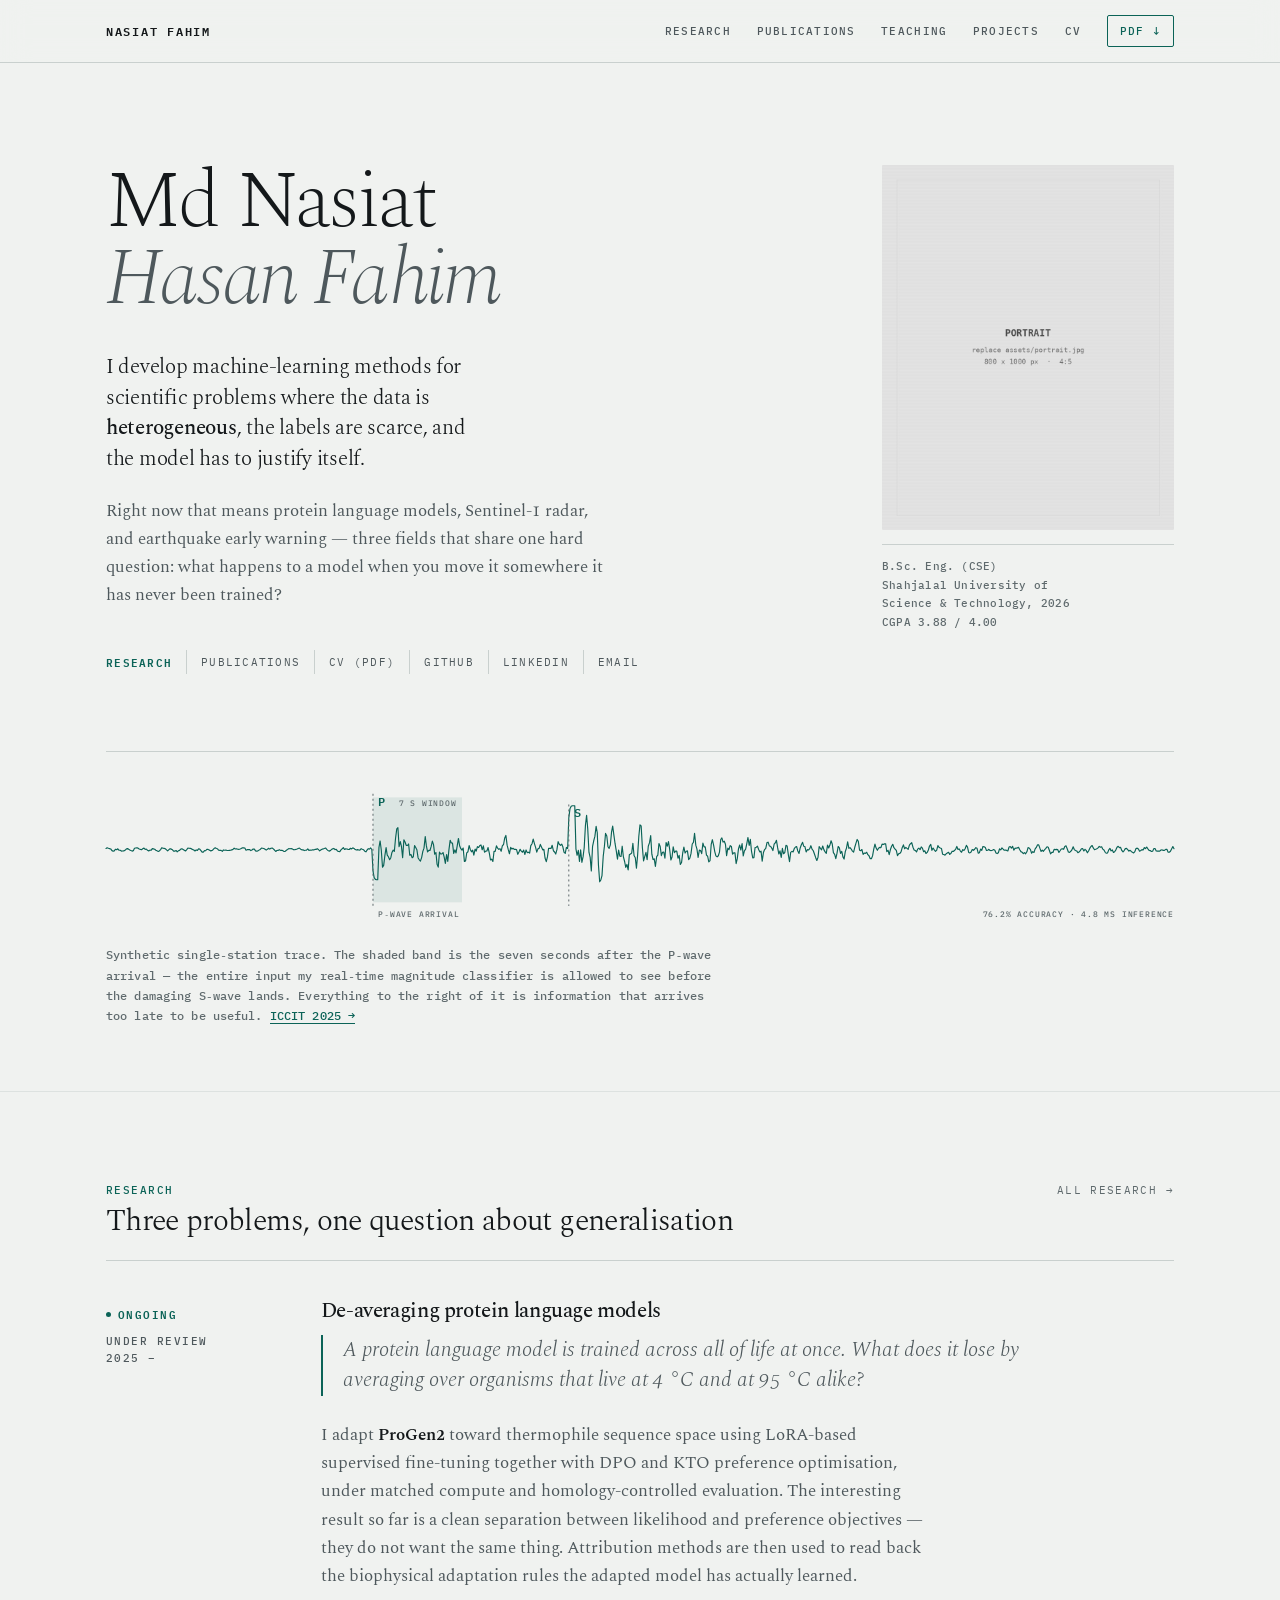
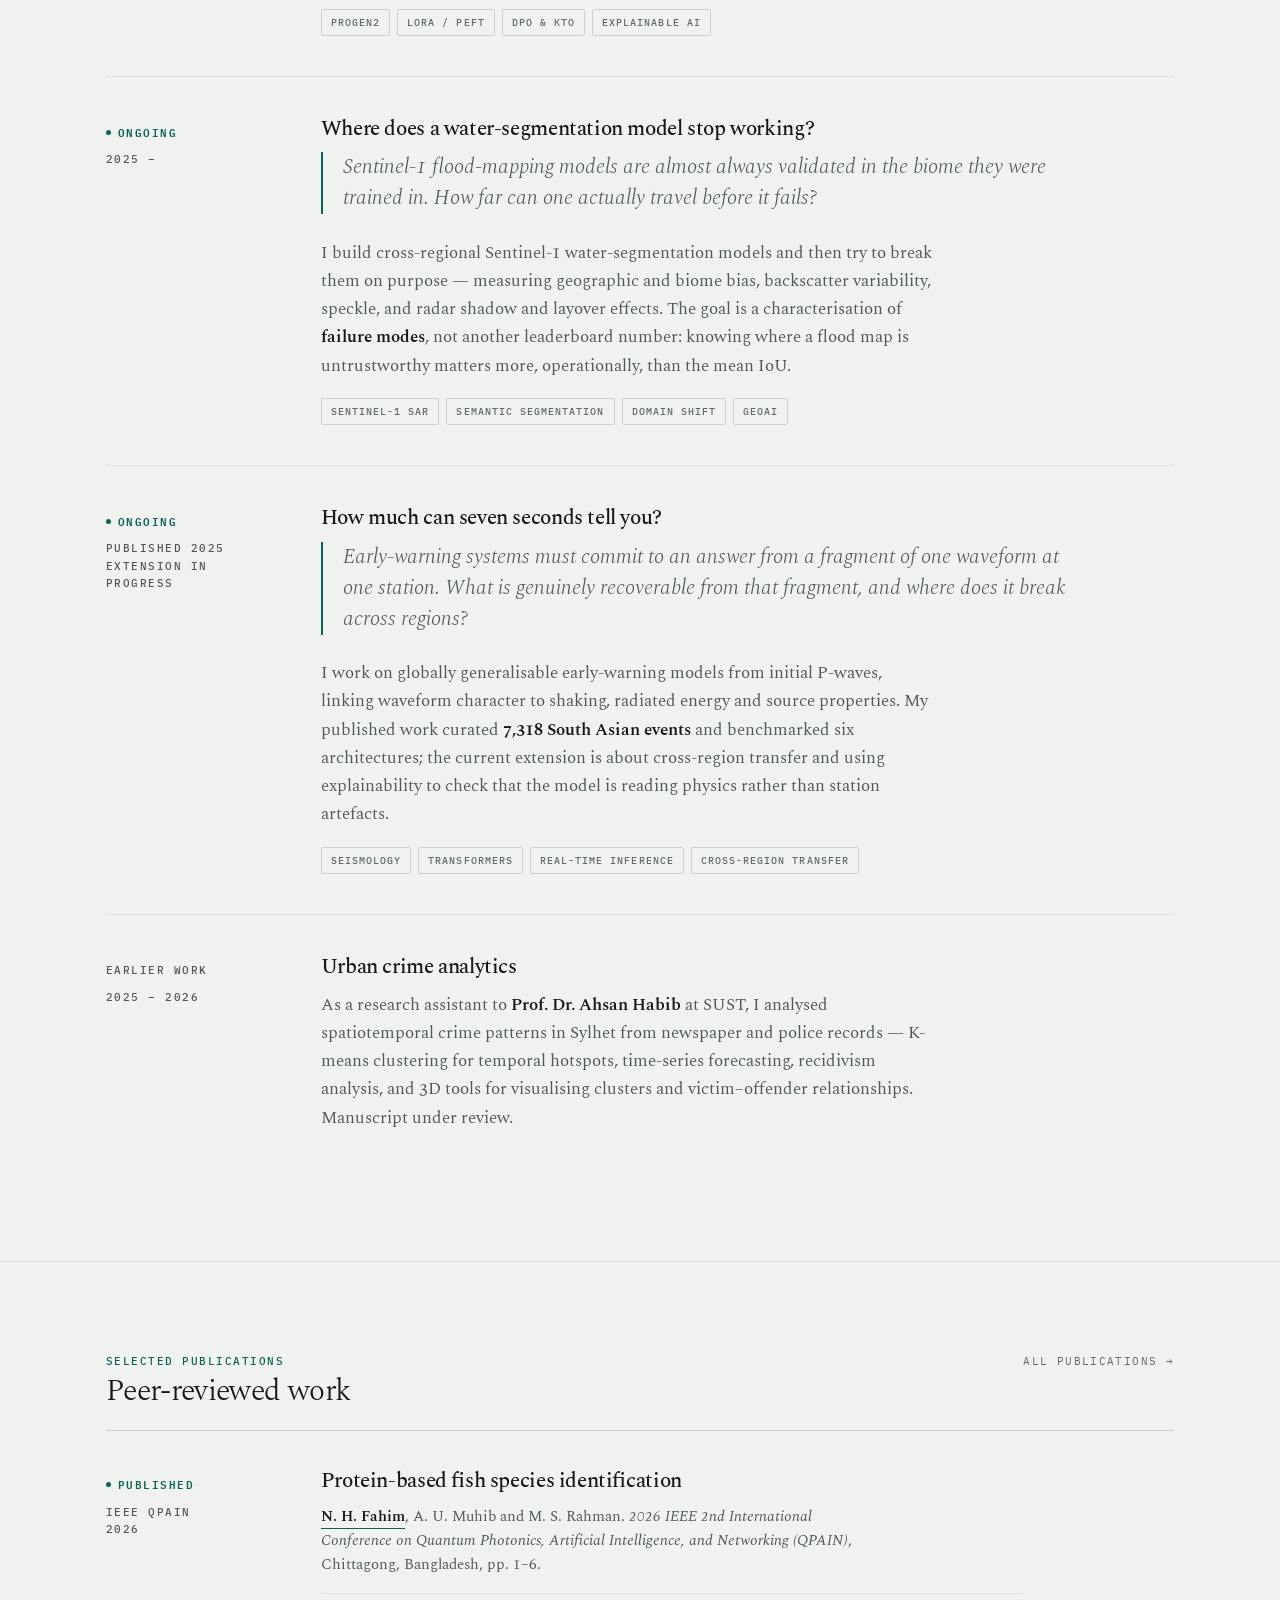
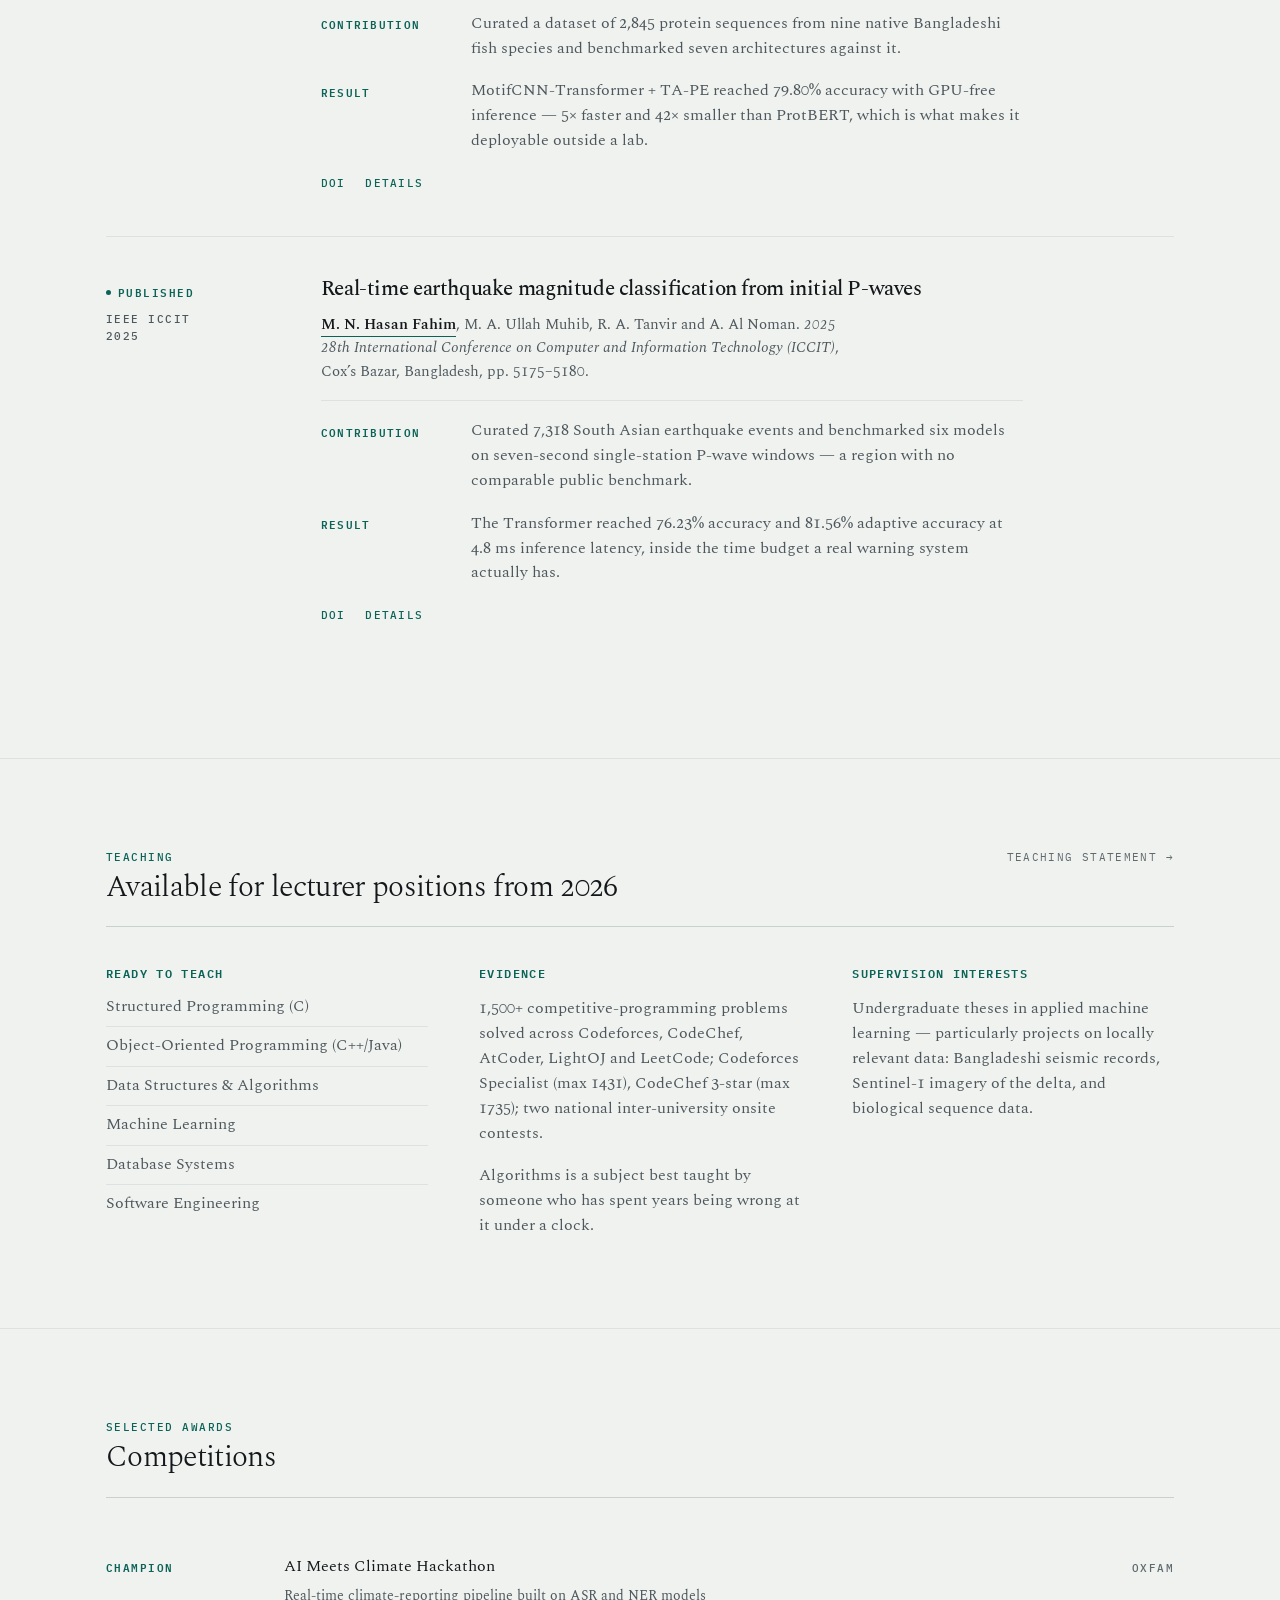
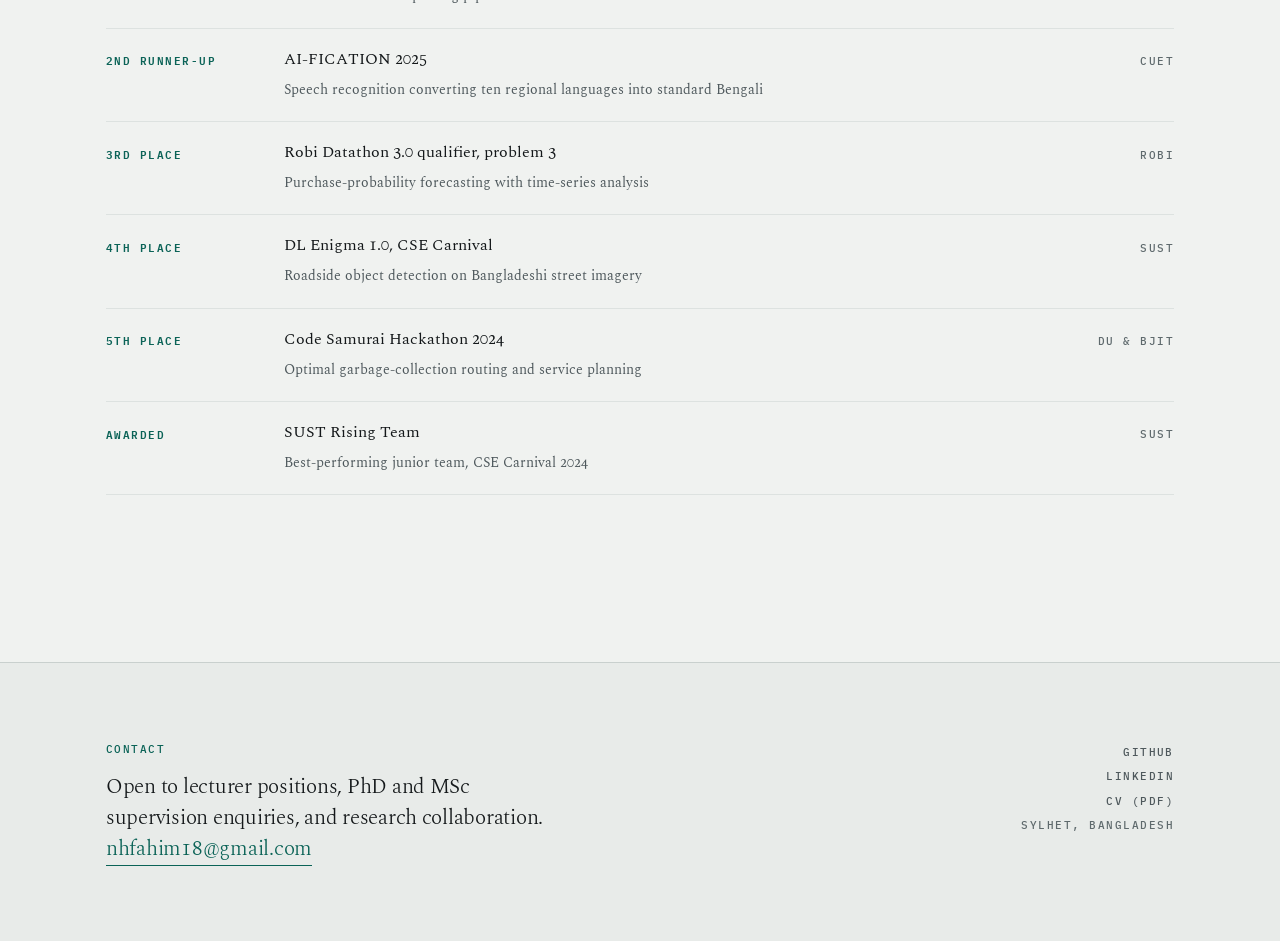
==== index.html @ b8180f9a "Deploy personal academic website" ====
<!DOCTYPE html>
<html lang="en">
<head>
<meta charset="utf-8">
<meta name="viewport" content="width=device-width,initial-scale=1">
<title>Md Nasiat Hasan Fahim — Machine learning for scientific problems</title>
<meta name="description" content="Md Nasiat Hasan Fahim is a computer science researcher working on protein language models, SAR remote sensing and earthquake early warning.">
<meta name="author" content="Md Nasiat Hasan Fahim">
<link rel="canonical" href="https://nasiatfahim.github.io/">
<meta property="og:type" content="website">
<meta property="og:title" content="Md Nasiat Hasan Fahim">
<meta property="og:description" content="Machine-learning methods for scientific problems: protein language models, satellite radar, earthquake early warning.">
<meta name="twitter:card" content="summary_large_image">
<meta property="og:image" content="https://nasiatfahim.github.io/assets/og.png">
<link rel="preconnect" href="https://fonts.googleapis.com">
<link rel="preconnect" href="https://fonts.gstatic.com" crossorigin>
<link href="https://fonts.googleapis.com/css2?family=IBM+Plex+Mono:wght@400;450;500;600&family=Spectral:ital,wght@0,200;0,300;0,400;0,500;0,600;1,300;1,400&display=swap" rel="stylesheet">
<link rel="icon" href="data:image/svg+xml,%3Csvg xmlns=%27http://www.w3.org/2000/svg%27 viewBox=%270 0 32 32%27%3E%3Crect width=%2732%27 height=%2732%27 fill=%27%230B6357%27/%3E%3Cpath d=%27M4 16h5l3-9 4 18 4-13 3 4h5%27 fill=%27none%27 stroke=%27%23F0F2F0%27 stroke-width=%272%27 stroke-linejoin=%27round%27 stroke-linecap=%27round%27/%3E%3C/svg%3E">
<meta name="theme-color" content="#F0F2F0" media="(prefers-color-scheme: light)">
<meta name="theme-color" content="#0E1214" media="(prefers-color-scheme: dark)">
<link rel="stylesheet" href="assets/site.css">
<script type="application/ld+json">
{"@context":"https://schema.org","@type":"Person","name":"Md Nasiat Hasan Fahim",
"jobTitle":"Computer Science Researcher","email":"nhfahim18@gmail.com",
"alumniOf":"Shahjalal University of Science and Technology",
"knowsAbout":["Machine Learning","Protein Language Models","Remote Sensing","Earthquake Early Warning","Explainable AI"],
"sameAs":["https://github.com/nasiatfahim","https://www.linkedin.com/in/md-nasiat-hasan-fahim-2a3005289"]}
</script>
</head>
<body>
<a class="skip" href="#main">Skip to content</a>

<header class="masthead">
  <div class="wrap">
    <a class="brand" href="index.html">Nasiat&nbsp;Fahim</a>
    <nav class="nav" aria-label="Main">
      <a href="research.html">Research</a>
      <a href="publications.html">Publications</a>
      <a href="teaching.html">Teaching</a>
      <a href="projects.html">Projects</a>
      <a href="cv.html">CV</a>
      <a class="pdf" href="assets/Md-Nasiat-Hasan-Fahim-CV.pdf">PDF&nbsp;&darr;</a>
    </nav>
  </div>
</header>

<main id="main">

<!-- ═══ HERO ═══ -->
<section class="hero">
  <div class="wrap">
    <div class="hero-grid">
      <div>
        <h1>Md Nasiat<br><em>Hasan Fahim</em></h1>
        <p class="lede">I develop machine-learning methods for scientific problems where the data is <b>heterogeneous</b>, the labels are scarce, and the model has to justify itself.</p>
        <p class="standfirst">Right now that means protein language models, Sentinel&#8209;1 radar, and earthquake early warning &mdash; three fields that share one hard question: what happens to a model when you move it somewhere it has never been trained?</p>
        <div class="links">
          <a class="key" href="research.html">Research</a>
          <a href="publications.html">Publications</a>
          <a href="assets/Md-Nasiat-Hasan-Fahim-CV.pdf">CV (PDF)</a>
          <!-- EDIT: replace with your real Google Scholar and ORCID URLs -->
          <!-- ADD: <a href="https://scholar.google.com/citations?user=YOURID">Scholar</a> -->
          <!-- ADD: <a href="https://orcid.org/0000-0000-0000-0000">ORCID</a> -->
          <a href="https://github.com/nasiatfahim">GitHub</a>
          <a href="https://www.linkedin.com/in/md-nasiat-hasan-fahim-2a3005289">LinkedIn</a>
          <a href="mailto:nhfahim18@gmail.com">Email</a>
        </div>
      </div>
      <div>
        <!-- EDIT: replace assets/portrait.jpg with a real photograph, 800×1000px -->
        <img class="portrait" src="assets/portrait.jpg" alt="Portrait of Md Nasiat Hasan Fahim"
             onerror="this.style.background='var(--paper-3)';this.removeAttribute('src');">
        <p class="mono portrait-cap">B.Sc. Eng. (CSE)<br>Shahjalal University of<br>Science &amp; Technology, 2026<br>CGPA 3.88 / 4.00</p>
      </div>
    </div>

    <!-- ═══ SIGNATURE: seismogram ═══ -->
    <figure class="trace" aria-labelledby="trace-cap">
      <svg viewBox="0 0 1200 150" role="img" aria-label="A synthetic seismogram showing background noise, a P-wave arrival at 0 seconds, the 7-second classification window, and a larger S-wave arrival.">
        <path class="trace-path" pathLength="1000" d="M 0.0 63.4 L 1.3 62.6 L 2.7 63.2 L 4.0 63.6 L 5.3 64.0 L 6.7 65.9 L 8.0 66.4 L 9.3 66.1 L 10.7 64.3 L 12.0 64.9 L 13.3 63.8 L 14.7 65.5 L 16.0 65.5 L 17.3 66.4 L 18.7 66.3 L 20.0 66.2 L 21.3 65.5 L 22.7 64.1 L 24.0 63.6 L 25.3 64.2 L 26.7 65.1 L 28.0 65.8 L 29.3 66.4 L 30.7 65.9 L 32.0 63.2 L 33.3 62.9 L 34.7 62.6 L 36.0 63.1 L 37.3 64.0 L 38.7 64.5 L 40.0 64.9 L 41.3 63.7 L 42.7 63.0 L 44.0 64.4 L 45.3 64.1 L 46.7 65.5 L 48.0 66.3 L 49.3 65.3 L 50.7 65.5 L 52.0 63.7 L 53.3 63.9 L 54.7 64.3 L 56.0 65.4 L 57.3 66.1 L 58.7 66.7 L 60.0 66.2 L 61.3 64.7 L 62.7 62.6 L 64.0 63.2 L 65.3 63.3 L 66.7 63.8 L 68.0 65.0 L 69.3 66.2 L 70.7 64.8 L 72.0 63.7 L 73.3 64.2 L 74.7 64.9 L 76.0 66.4 L 77.3 66.5 L 78.7 65.7 L 80.0 67.2 L 81.3 66.1 L 82.7 65.6 L 84.0 64.2 L 85.3 63.8 L 86.7 64.6 L 88.0 65.4 L 89.3 66.3 L 90.7 64.7 L 92.0 63.1 L 93.3 63.2 L 94.7 63.3 L 96.0 63.9 L 97.3 64.5 L 98.7 65.2 L 100.0 66.3 L 101.3 65.1 L 102.7 65.6 L 104.0 63.9 L 105.3 64.1 L 106.7 65.8 L 108.0 67.5 L 109.3 67.5 L 110.7 65.9 L 112.0 66.0 L 113.3 64.3 L 114.7 64.5 L 116.0 65.1 L 117.3 66.1 L 118.7 65.9 L 120.0 65.1 L 121.3 63.6 L 122.7 62.6 L 124.0 63.5 L 125.3 63.8 L 126.7 65.5 L 128.0 65.6 L 129.3 65.6 L 130.7 66.7 L 132.0 65.1 L 133.3 65.4 L 134.7 65.2 L 136.0 65.7 L 137.3 65.7 L 138.7 65.6 L 140.0 65.5 L 141.3 65.0 L 142.7 64.5 L 144.0 63.1 L 145.3 64.0 L 146.7 63.8 L 148.0 64.3 L 149.3 64.4 L 150.7 64.1 L 152.0 63.5 L 153.3 62.7 L 154.7 62.7 L 156.0 63.0 L 157.3 65.4 L 158.7 64.8 L 160.0 64.8 L 161.3 64.6 L 162.7 65.8 L 164.0 65.2 L 165.3 64.1 L 166.7 64.2 L 168.0 66.2 L 169.3 66.5 L 170.7 66.1 L 172.0 65.3 L 173.3 64.6 L 174.7 63.0 L 176.0 63.2 L 177.3 63.5 L 178.7 64.3 L 180.0 65.3 L 181.3 64.4 L 182.7 63.2 L 184.0 64.2 L 185.3 63.2 L 186.7 62.9 L 188.0 63.9 L 189.3 65.2 L 190.7 66.8 L 192.0 65.7 L 193.3 65.6 L 194.7 64.8 L 196.0 65.6 L 197.3 65.4 L 198.7 65.9 L 200.0 66.8 L 201.3 66.7 L 202.7 65.4 L 204.0 64.6 L 205.3 63.6 L 206.7 63.8 L 208.0 63.6 L 209.3 63.9 L 210.7 64.8 L 212.0 64.9 L 213.3 64.5 L 214.7 64.0 L 216.0 63.5 L 217.3 63.0 L 218.7 64.2 L 220.0 65.0 L 221.3 64.9 L 222.7 65.8 L 224.0 65.4 L 225.3 65.4 L 226.7 64.0 L 228.0 65.7 L 229.3 65.2 L 230.7 65.4 L 232.0 64.9 L 233.3 65.1 L 234.7 64.5 L 236.0 64.5 L 237.3 63.7 L 238.7 64.6 L 240.0 66.2 L 241.3 65.1 L 242.7 64.3 L 244.0 63.9 L 245.3 63.5 L 246.7 62.9 L 248.0 64.4 L 249.3 65.6 L 250.7 66.4 L 252.0 65.9 L 253.3 64.7 L 254.7 63.9 L 256.0 63.4 L 257.3 64.8 L 258.7 64.4 L 260.0 66.2 L 261.3 66.8 L 262.7 67.0 L 264.0 65.1 L 265.3 63.8 L 266.7 62.5 L 268.0 64.6 L 269.3 63.9 L 270.7 64.1 L 272.0 64.4 L 273.3 64.6 L 274.7 63.2 L 276.0 63.9 L 277.3 62.8 L 278.7 63.4 L 280.0 64.7 L 281.3 65.2 L 282.7 64.8 L 284.0 65.2 L 285.3 65.3 L 286.7 63.7 L 288.0 64.3 L 289.3 64.8 L 290.7 66.5 L 292.0 67.2 L 293.3 65.3 L 294.7 63.7 L 296.0 64.1 L 297.3 62.8 L 298.7 64.6 L 300.0 89.0 L 301.3 96.2 L 302.7 98.2 L 304.0 98.6 L 305.3 98.5 L 306.7 62.2 L 308.0 55.0 L 309.3 65.2 L 310.7 84.5 L 312.0 82.4 L 313.3 71.8 L 314.7 62.5 L 316.0 70.9 L 317.3 72.8 L 318.7 76.1 L 320.0 73.8 L 321.3 67.9 L 322.7 65.3 L 324.0 66.6 L 325.3 52.2 L 326.7 41.5 L 328.0 40.1 L 329.3 61.5 L 330.7 55.7 L 332.0 61.5 L 333.3 73.7 L 334.7 53.6 L 336.0 56.2 L 337.3 59.9 L 338.7 60.1 L 340.0 58.4 L 341.3 71.1 L 342.7 70.3 L 344.0 73.9 L 345.3 72.8 L 346.7 60.1 L 348.0 62.4 L 349.3 64.9 L 350.7 74.1 L 352.0 76.2 L 353.3 77.6 L 354.7 73.4 L 356.0 66.7 L 357.3 63.1 L 358.7 50.1 L 360.0 60.6 L 361.3 67.3 L 362.7 65.5 L 364.0 65.7 L 365.3 61.4 L 366.7 55.2 L 368.0 59.1 L 369.3 69.8 L 370.7 68.0 L 372.0 81.3 L 373.3 84.4 L 374.7 67.6 L 376.0 69.7 L 377.3 69.5 L 378.7 68.0 L 380.0 73.1 L 381.3 80.2 L 382.7 70.3 L 384.0 78.0 L 385.3 65.0 L 386.7 54.3 L 388.0 57.2 L 389.3 57.3 L 390.7 68.9 L 392.0 65.0 L 393.3 68.5 L 394.7 59.9 L 396.0 52.2 L 397.3 60.4 L 398.7 63.7 L 400.0 65.3 L 401.3 63.0 L 402.7 78.0 L 404.0 77.4 L 405.3 68.5 L 406.7 67.1 L 408.0 60.1 L 409.3 64.5 L 410.7 67.2 L 412.0 65.3 L 413.3 71.0 L 414.7 64.1 L 416.0 66.4 L 417.3 61.4 L 418.7 62.3 L 420.0 60.1 L 421.3 59.5 L 422.7 64.9 L 424.0 60.5 L 425.3 67.7 L 426.7 66.5 L 428.0 66.3 L 429.3 62.4 L 430.7 68.7 L 432.0 76.3 L 433.3 75.4 L 434.7 78.0 L 436.0 66.6 L 437.3 66.7 L 438.7 60.4 L 440.0 63.1 L 441.3 64.4 L 442.7 63.7 L 444.0 66.6 L 445.3 60.5 L 446.7 59.0 L 448.0 51.6 L 449.3 48.8 L 450.7 59.7 L 452.0 64.8 L 453.3 69.4 L 454.7 62.2 L 456.0 64.1 L 457.3 63.2 L 458.7 64.4 L 460.0 64.5 L 461.3 64.8 L 462.7 70.0 L 464.0 67.5 L 465.3 64.4 L 466.7 66.4 L 468.0 67.7 L 469.3 65.3 L 470.7 70.2 L 472.0 65.1 L 473.3 68.1 L 474.7 67.7 L 476.0 68.6 L 477.3 60.3 L 478.7 58.1 L 480.0 53.0 L 481.3 57.7 L 482.7 62.2 L 484.0 67.5 L 485.3 63.9 L 486.7 63.2 L 488.0 58.9 L 489.3 61.9 L 490.7 65.0 L 492.0 64.5 L 493.3 74.2 L 494.7 78.2 L 496.0 72.9 L 497.3 63.3 L 498.7 63.2 L 500.0 63.4 L 501.3 59.9 L 502.7 66.0 L 504.0 67.4 L 505.3 69.7 L 506.7 64.5 L 508.0 55.8 L 509.3 58.7 L 510.7 59.9 L 512.0 58.5 L 513.3 61.6 L 514.7 67.8 L 516.0 68.9 L 517.3 62.3 L 518.7 63.4 L 520.0 29.0 L 521.3 18.9 L 522.7 16.1 L 524.0 15.4 L 525.3 15.4 L 526.7 15.6 L 528.0 63.8 L 529.3 71.1 L 530.7 65.6 L 532.0 77.9 L 533.3 65.1 L 534.7 79.0 L 536.0 72.9 L 537.3 62.6 L 538.7 37.3 L 540.0 26.1 L 541.3 41.9 L 542.7 67.9 L 544.0 73.5 L 545.3 88.6 L 546.7 61.0 L 548.0 54.8 L 549.3 49.9 L 550.7 38.6 L 552.0 45.8 L 553.3 81.8 L 554.7 100.9 L 556.0 98.8 L 557.3 93.9 L 558.7 72.0 L 560.0 61.1 L 561.3 46.5 L 562.7 49.5 L 564.0 61.5 L 565.3 63.4 L 566.7 59.3 L 568.0 45.2 L 569.3 38.3 L 570.7 48.7 L 572.0 58.1 L 573.3 65.9 L 574.7 75.4 L 576.0 65.2 L 577.3 72.2 L 578.7 72.5 L 580.0 60.9 L 581.3 72.6 L 582.7 78.1 L 584.0 84.7 L 585.3 81.4 L 586.7 87.5 L 588.0 70.6 L 589.3 69.7 L 590.7 68.5 L 592.0 57.6 L 593.3 71.4 L 594.7 73.9 L 596.0 85.5 L 597.3 71.2 L 598.7 49.4 L 600.0 36.9 L 601.3 38.1 L 602.7 62.7 L 604.0 77.4 L 605.3 72.6 L 606.7 67.8 L 608.0 76.1 L 609.3 61.0 L 610.7 56.9 L 612.0 48.9 L 613.3 69.9 L 614.7 76.0 L 616.0 75.1 L 617.3 83.5 L 618.7 72.7 L 620.0 70.9 L 621.3 57.9 L 622.7 61.2 L 624.0 71.5 L 625.3 67.7 L 626.7 67.5 L 628.0 74.4 L 629.3 56.8 L 630.7 60.9 L 632.0 55.7 L 633.3 64.1 L 634.7 76.4 L 636.0 73.0 L 637.3 61.6 L 638.7 68.2 L 640.0 66.5 L 641.3 66.4 L 642.7 74.4 L 644.0 71.2 L 645.3 81.5 L 646.7 79.2 L 648.0 68.5 L 649.3 61.8 L 650.7 68.6 L 652.0 66.5 L 653.3 66.1 L 654.7 75.9 L 656.0 74.4 L 657.3 69.3 L 658.7 58.4 L 660.0 56.7 L 661.3 46.4 L 662.7 59.7 L 664.0 64.2 L 665.3 73.6 L 666.7 65.2 L 668.0 65.7 L 669.3 69.3 L 670.7 57.4 L 672.0 61.7 L 673.3 61.5 L 674.7 71.0 L 676.0 72.2 L 677.3 78.6 L 678.7 77.0 L 680.0 58.9 L 681.3 53.6 L 682.7 59.6 L 684.0 66.9 L 685.3 71.7 L 686.7 72.9 L 688.0 71.6 L 689.3 67.5 L 690.7 53.4 L 692.0 51.6 L 693.3 56.3 L 694.7 55.3 L 696.0 58.7 L 697.3 71.5 L 698.7 63.0 L 700.0 64.8 L 701.3 60.3 L 702.7 61.3 L 704.0 69.8 L 705.3 68.3 L 706.7 68.4 L 708.0 80.4 L 709.3 74.9 L 710.7 63.6 L 712.0 59.6 L 713.3 65.2 L 714.7 57.9 L 716.0 71.8 L 717.3 66.1 L 718.7 64.3 L 720.0 57.9 L 721.3 51.1 L 722.7 60.0 L 724.0 53.3 L 725.3 66.8 L 726.7 74.0 L 728.0 73.8 L 729.3 62.3 L 730.7 62.1 L 732.0 60.8 L 733.3 64.6 L 734.7 67.4 L 736.0 66.5 L 737.3 77.7 L 738.7 68.0 L 740.0 64.7 L 741.3 63.3 L 742.7 56.9 L 744.0 56.4 L 745.3 60.6 L 746.7 61.0 L 748.0 63.0 L 749.3 65.8 L 750.7 58.7 L 752.0 57.2 L 753.3 54.3 L 754.7 62.8 L 756.0 69.7 L 757.3 66.1 L 758.7 73.4 L 760.0 63.4 L 761.3 69.4 L 762.7 68.0 L 764.0 59.9 L 765.3 60.6 L 766.7 70.7 L 768.0 78.4 L 769.3 67.8 L 770.7 66.7 L 772.0 67.4 L 773.3 63.7 L 774.7 61.8 L 776.0 61.3 L 777.3 66.3 L 778.7 69.0 L 780.0 62.9 L 781.3 59.3 L 782.7 56.6 L 784.0 61.0 L 785.3 61.3 L 786.7 67.4 L 788.0 64.8 L 789.3 65.2 L 790.7 63.7 L 792.0 60.3 L 793.3 64.2 L 794.7 66.0 L 796.0 69.7 L 797.3 73.5 L 798.7 77.0 L 800.0 73.4 L 801.3 61.3 L 802.7 63.4 L 804.0 65.0 L 805.3 60.7 L 806.7 65.0 L 808.0 67.3 L 809.3 69.0 L 810.7 59.6 L 812.0 62.9 L 813.3 59.9 L 814.7 54.8 L 816.0 58.4 L 817.3 68.2 L 818.7 70.0 L 820.0 74.8 L 821.3 69.0 L 822.7 61.2 L 824.0 62.8 L 825.3 68.9 L 826.7 66.7 L 828.0 72.9 L 829.3 75.4 L 830.7 66.8 L 832.0 63.0 L 833.3 55.9 L 834.7 63.3 L 836.0 62.5 L 837.3 64.1 L 838.7 66.4 L 840.0 67.5 L 841.3 62.1 L 842.7 57.4 L 844.0 53.3 L 845.3 55.5 L 846.7 65.4 L 848.0 65.9 L 849.3 64.6 L 850.7 70.1 L 852.0 68.6 L 853.3 69.0 L 854.7 67.7 L 856.0 70.4 L 857.3 71.6 L 858.7 74.9 L 860.0 74.9 L 861.3 71.8 L 862.7 64.0 L 864.0 58.5 L 865.3 63.0 L 866.7 65.5 L 868.0 63.2 L 869.3 62.2 L 870.7 62.5 L 872.0 58.5 L 873.3 59.0 L 874.7 58.3 L 876.0 58.1 L 877.3 67.0 L 878.7 65.5 L 880.0 70.4 L 881.3 64.9 L 882.7 61.0 L 884.0 58.7 L 885.3 62.6 L 886.7 64.3 L 888.0 65.6 L 889.3 71.6 L 890.7 69.3 L 892.0 69.0 L 893.3 67.3 L 894.7 62.3 L 896.0 59.4 L 897.3 63.8 L 898.7 62.3 L 900.0 63.3 L 901.3 64.5 L 902.7 59.7 L 904.0 58.1 L 905.3 57.0 L 906.7 62.0 L 908.0 65.1 L 909.3 65.7 L 910.7 67.4 L 912.0 64.2 L 913.3 63.1 L 914.7 64.8 L 916.0 61.7 L 917.3 63.0 L 918.7 67.1 L 920.0 66.1 L 921.3 69.1 L 922.7 67.9 L 924.0 65.2 L 925.3 60.7 L 926.7 58.9 L 928.0 65.5 L 929.3 62.9 L 930.7 65.0 L 932.0 66.7 L 933.3 65.6 L 934.7 60.2 L 936.0 62.2 L 937.3 62.9 L 938.7 63.4 L 940.0 69.9 L 941.3 70.3 L 942.7 70.9 L 944.0 69.4 L 945.3 68.6 L 946.7 67.7 L 948.0 70.1 L 949.3 69.1 L 950.7 66.5 L 952.0 66.9 L 953.3 65.8 L 954.7 64.1 L 956.0 61.2 L 957.3 64.6 L 958.7 64.0 L 960.0 66.4 L 961.3 67.7 L 962.7 64.7 L 964.0 65.7 L 965.3 63.8 L 966.7 60.0 L 968.0 61.9 L 969.3 67.9 L 970.7 68.4 L 972.0 67.5 L 973.3 64.6 L 974.7 65.5 L 976.0 64.3 L 977.3 62.6 L 978.7 63.3 L 980.0 68.8 L 981.3 68.2 L 982.7 64.2 L 984.0 65.5 L 985.3 61.2 L 986.7 61.6 L 988.0 62.4 L 989.3 65.7 L 990.7 65.4 L 992.0 64.4 L 993.3 65.7 L 994.7 65.8 L 996.0 65.5 L 997.3 64.7 L 998.7 65.5 L 1000.0 68.6 L 1001.3 69.2 L 1002.7 68.2 L 1004.0 63.8 L 1005.3 65.1 L 1006.7 62.8 L 1008.0 64.2 L 1009.3 65.4 L 1010.7 65.2 L 1012.0 65.6 L 1013.3 66.3 L 1014.7 61.8 L 1016.0 61.2 L 1017.3 63.0 L 1018.7 61.0 L 1020.0 65.4 L 1021.3 63.4 L 1022.7 63.1 L 1024.0 62.8 L 1025.3 62.2 L 1026.7 64.9 L 1028.0 67.0 L 1029.3 67.6 L 1030.7 69.3 L 1032.0 68.1 L 1033.3 69.4 L 1034.7 67.2 L 1036.0 62.5 L 1037.3 62.9 L 1038.7 64.8 L 1040.0 68.8 L 1041.3 67.1 L 1042.7 67.9 L 1044.0 63.9 L 1045.3 62.3 L 1046.7 59.3 L 1048.0 59.4 L 1049.3 63.1 L 1050.7 66.8 L 1052.0 65.4 L 1053.3 66.6 L 1054.7 64.7 L 1056.0 63.4 L 1057.3 61.5 L 1058.7 62.1 L 1060.0 65.8 L 1061.3 69.5 L 1062.7 67.9 L 1064.0 67.9 L 1065.3 64.5 L 1066.7 64.7 L 1068.0 64.4 L 1069.3 64.7 L 1070.7 67.9 L 1072.0 66.0 L 1073.3 64.0 L 1074.7 63.8 L 1076.0 64.4 L 1077.3 61.2 L 1078.7 60.5 L 1080.0 63.8 L 1081.3 67.4 L 1082.7 67.8 L 1084.0 66.6 L 1085.3 65.0 L 1086.7 61.6 L 1088.0 64.7 L 1089.3 65.7 L 1090.7 66.2 L 1092.0 68.2 L 1093.3 67.4 L 1094.7 65.9 L 1096.0 63.8 L 1097.3 63.5 L 1098.7 66.3 L 1100.0 64.4 L 1101.3 65.6 L 1102.7 68.3 L 1104.0 66.3 L 1105.3 63.4 L 1106.7 61.2 L 1108.0 60.1 L 1109.3 62.8 L 1110.7 64.9 L 1112.0 64.4 L 1113.3 63.8 L 1114.7 62.8 L 1116.0 61.1 L 1117.3 62.1 L 1118.7 61.5 L 1120.0 64.2 L 1121.3 65.2 L 1122.7 67.8 L 1124.0 68.8 L 1125.3 68.6 L 1126.7 65.0 L 1128.0 63.3 L 1129.3 66.2 L 1130.7 65.1 L 1132.0 67.9 L 1133.3 67.1 L 1134.7 65.0 L 1136.0 62.0 L 1137.3 61.0 L 1138.7 62.5 L 1140.0 62.2 L 1141.3 65.7 L 1142.7 67.4 L 1144.0 65.8 L 1145.3 63.6 L 1146.7 63.4 L 1148.0 64.8 L 1149.3 66.4 L 1150.7 65.5 L 1152.0 66.8 L 1153.3 67.6 L 1154.7 68.4 L 1156.0 67.0 L 1157.3 63.5 L 1158.7 63.1 L 1160.0 64.0 L 1161.3 66.6 L 1162.7 65.7 L 1164.0 64.7 L 1165.3 65.1 L 1166.7 62.5 L 1168.0 63.7 L 1169.3 61.8 L 1170.7 63.9 L 1172.0 65.6 L 1173.3 65.8 L 1174.7 66.9 L 1176.0 66.6 L 1177.3 63.6 L 1178.7 63.6 L 1180.0 66.3 L 1181.3 66.4 L 1182.7 66.5 L 1184.0 66.4 L 1185.3 65.2 L 1186.7 65.1 L 1188.0 65.6 L 1189.3 65.6 L 1190.7 64.4 L 1192.0 64.4 L 1193.3 67.5 L 1194.7 67.7 L 1196.0 66.6 L 1197.3 64.0 L 1198.7 61.3 L 1200.0 63.7"/>
        <g class="band"><rect x="300" y="6" width="100" height="118"/></g>
        <g class="tick">
          <line x1="300" y1="2" x2="300" y2="128"/>
          <text class="big" x="306" y="16">P</text>
          <text x="306" y="140">P&#8209;WAVE ARRIVAL</text>
          <text x="394" y="16" text-anchor="end">7 s WINDOW</text>
          <line x1="520" y1="14" x2="520" y2="128"/>
          <text class="big" x="526" y="28">S</text>
          <text x="1200" y="140" text-anchor="end">76.2% ACCURACY &middot; 4.8 ms INFERENCE</text>
        </g>
      </svg>
      <figcaption id="trace-cap" class="mono trace-cap">
        Synthetic single&#8209;station trace. The shaded band is the seven seconds after the P&#8209;wave arrival &mdash; the entire input my real&#8209;time magnitude classifier is allowed to see before the damaging S&#8209;wave lands. Everything to the right of it is information that arrives too late to be useful. <a href="publications.html#eew">ICCIT 2025 &rarr;</a>
      </figcaption>
    </figure>
  </div>
</section>

<!-- ═══ RESEARCH ═══ -->
<section class="section">
  <div class="wrap">
    <div class="section-head">
      <div>
        <p class="mono">Research</p>
        <h2 class="h2">Three problems, one question about generalisation</h2>
      </div>
      <a href="research.html">All research &rarr;</a>
    </div>

    <article class="entry">
      <div class="gutter">
        <p class="mono status">Ongoing</p>
        <p class="mono dim">Under review<br>2025 &ndash;</p>
      </div>
      <div>
        <h3><a href="research.html#plm">De-averaging protein language models</a></h3>
        <p class="question">A protein language model is trained across all of life at once. What does it lose by averaging over organisms that live at 4&nbsp;&deg;C and at 95&nbsp;&deg;C alike?</p>
        <p>I adapt <strong>ProGen2</strong> toward thermophile sequence space using LoRA-based supervised fine-tuning together with DPO and KTO preference optimisation, under matched compute and homology-controlled evaluation. The interesting result so far is a clean separation between likelihood and preference objectives &mdash; they do not want the same thing. Attribution methods are then used to read back the biophysical adaptation rules the adapted model has actually learned.</p>
        <div class="tags"><span>ProGen2</span><span>LoRA / PEFT</span><span>DPO &amp; KTO</span><span>Explainable AI</span></div>
      </div>
    </article>

    <article class="entry">
      <div class="gutter">
        <p class="mono status">Ongoing</p>
        <p class="mono dim">2025 &ndash;</p>
      </div>
      <div>
        <h3><a href="research.html#sar">Where does a water-segmentation model stop working?</a></h3>
        <p class="question">Sentinel&#8209;1 flood-mapping models are almost always validated in the biome they were trained in. How far can one actually travel before it fails?</p>
        <p>I build cross-regional Sentinel&#8209;1 water-segmentation models and then try to break them on purpose &mdash; measuring geographic and biome bias, backscatter variability, speckle, and radar shadow and layover effects. The goal is a characterisation of <strong>failure modes</strong>, not another leaderboard number: knowing where a flood map is untrustworthy matters more, operationally, than the mean IoU.</p>
        <div class="tags"><span>Sentinel-1 SAR</span><span>Semantic segmentation</span><span>Domain shift</span><span>GeoAI</span></div>
      </div>
    </article>

    <article class="entry">
      <div class="gutter">
        <p class="mono status">Ongoing</p>
        <p class="mono dim">Published 2025<br>Extension in progress</p>
      </div>
      <div>
        <h3><a href="research.html#eew">How much can seven seconds tell you?</a></h3>
        <p class="question">Early-warning systems must commit to an answer from a fragment of one waveform at one station. What is genuinely recoverable from that fragment, and where does it break across regions?</p>
        <p>I work on globally generalisable early-warning models from initial P&#8209;waves, linking waveform character to shaking, radiated energy and source properties. My published work curated <strong>7,318 South Asian events</strong> and benchmarked six architectures; the current extension is about cross-region transfer and using explainability to check that the model is reading physics rather than station artefacts.</p>
        <div class="tags"><span>Seismology</span><span>Transformers</span><span>Real-time inference</span><span>Cross-region transfer</span></div>
      </div>
    </article>

    <article class="entry">
      <div class="gutter">
        <p class="mono dim">Earlier work</p>
        <p class="mono dim">2025 &ndash; 2026</p>
      </div>
      <div>
        <h3>Urban crime analytics</h3>
        <p>As a research assistant to <strong>Prof. Dr. Ahsan Habib</strong> at SUST, I analysed spatiotemporal crime patterns in Sylhet from newspaper and police records &mdash; K-means clustering for temporal hotspots, time-series forecasting, recidivism analysis, and 3D tools for visualising clusters and victim&ndash;offender relationships. Manuscript under review.</p>
      </div>
    </article>
  </div>
</section>

<!-- ═══ PUBLICATIONS ═══ -->
<section class="section">
  <div class="wrap">
    <div class="section-head">
      <div>
        <p class="mono">Selected publications</p>
        <h2 class="h2">Peer-reviewed work</h2>
      </div>
      <a href="publications.html">All publications &rarr;</a>
    </div>

    <article class="entry">
      <div class="gutter">
        <p class="mono status">Published</p>
        <p class="mono dim">IEEE QPAIN<br>2026</p>
      </div>
      <div>
        <h3>Protein-based fish species identification</h3>
        <p class="cite"><span class="me">N. H. Fahim</span>, A. U. Muhib and M. S. Rahman. <em>2026 IEEE 2nd International Conference on Quantum Photonics, Artificial Intelligence, and Networking (QPAIN)</em>, Chittagong, Bangladesh, pp. 1&ndash;6.</p>
        <dl class="finding">
          <dt>Contribution</dt><dd>Curated a dataset of 2,845 protein sequences from nine native Bangladeshi fish species and benchmarked seven architectures against it.</dd>
          <dt>Result</dt><dd>MotifCNN&#8209;Transformer + TA&#8209;PE reached 79.80% accuracy with GPU-free inference &mdash; 5&times; faster and 42&times; smaller than ProtBERT, which is what makes it deployable outside a lab.</dd>
        </dl>
        <div class="actions"><a href="https://doi.org/10.1109/QPAIN69676.2026.11546620">DOI</a><a href="publications.html#fish">Details</a></div>
      </div>
    </article>

    <article class="entry" id="eew-home">
      <div class="gutter">
        <p class="mono status">Published</p>
        <p class="mono dim">IEEE ICCIT<br>2025</p>
      </div>
      <div>
        <h3>Real-time earthquake magnitude classification from initial P-waves</h3>
        <p class="cite"><span class="me">M. N. Hasan Fahim</span>, M. A. Ullah Muhib, R. A. Tanvir and A. Al Noman. <em>2025 28th International Conference on Computer and Information Technology (ICCIT)</em>, Cox&rsquo;s Bazar, Bangladesh, pp. 5175&ndash;5180.</p>
        <dl class="finding">
          <dt>Contribution</dt><dd>Curated 7,318 South Asian earthquake events and benchmarked six models on seven-second single-station P-wave windows &mdash; a region with no comparable public benchmark.</dd>
          <dt>Result</dt><dd>The Transformer reached 76.23% accuracy and 81.56% adaptive accuracy at 4.8&nbsp;ms inference latency, inside the time budget a real warning system actually has.</dd>
        </dl>
        <div class="actions"><a href="https://doi.org/10.1109/ICCIT68739.2025.11489542">DOI</a><a href="publications.html#eew">Details</a></div>
      </div>
    </article>
  </div>
</section>

<!-- ═══ TEACHING ═══ -->
<section class="section">
  <div class="wrap">
    <div class="section-head">
      <div>
        <p class="mono">Teaching</p>
        <h2 class="h2">Available for lecturer positions from 2026</h2>
      </div>
      <a href="teaching.html">Teaching statement &rarr;</a>
    </div>
    <div class="cols">
      <div>
        <h4>Ready to teach</h4>
        <ul>
          <li>Structured Programming (C)</li>
          <li>Object-Oriented Programming (C++/Java)</li>
          <li>Data Structures &amp; Algorithms</li>
          <li>Machine Learning</li>
          <li>Database Systems</li>
          <li>Software Engineering</li>
        </ul>
      </div>
      <div>
        <h4>Evidence</h4>
        <p>1,500+ competitive-programming problems solved across Codeforces, CodeChef, AtCoder, LightOJ and LeetCode; Codeforces Specialist (max 1431), CodeChef 3&#8209;star (max 1735); two national inter-university onsite contests.</p>
        <p>Algorithms is a subject best taught by someone who has spent years being wrong at it under a clock.</p>
      </div>
      <div>
        <h4>Supervision interests</h4>
        <p>Undergraduate theses in applied machine learning &mdash; particularly projects on locally relevant data: Bangladeshi seismic records, Sentinel&#8209;1 imagery of the delta, and biological sequence data.</p>
      </div>
    </div>
  </div>
</section>

<!-- ═══ AWARDS ═══ -->
<section class="section">
  <div class="wrap">
    <div class="section-head">
      <div>
        <p class="mono">Selected awards</p>
        <h2 class="h2">Competitions</h2>
      </div>
    </div>
    <div class="rows">
      <div class="row">
        <p class="mono">Champion</p>
        <p class="what">AI Meets Climate Hackathon<small>Real-time climate-reporting pipeline built on ASR and NER models</small></p>
        <p class="mono who">Oxfam</p>
      </div>
      <div class="row">
        <p class="mono">2nd runner-up</p>
        <p class="what">AI-FICATION 2025<small>Speech recognition converting ten regional languages into standard Bengali</small></p>
        <p class="mono who">CUET</p>
      </div>
      <div class="row">
        <p class="mono">3rd place</p>
        <p class="what">Robi Datathon 3.0 qualifier, problem 3<small>Purchase-probability forecasting with time-series analysis</small></p>
        <p class="mono who">Robi</p>
      </div>
      <div class="row">
        <p class="mono">4th place</p>
        <p class="what">DL Enigma 1.0, CSE Carnival<small>Roadside object detection on Bangladeshi street imagery</small></p>
        <p class="mono who">SUST</p>
      </div>
      <div class="row">
        <p class="mono">5th place</p>
        <p class="what">Code Samurai Hackathon 2024<small>Optimal garbage-collection routing and service planning</small></p>
        <p class="mono who">DU &amp; BJIT</p>
      </div>
      <div class="row">
        <p class="mono">Awarded</p>
        <p class="what">SUST Rising Team<small>Best-performing junior team, CSE Carnival 2024</small></p>
        <p class="mono who">SUST</p>
      </div>
    </div>
  </div>
</section>

</main>

<footer class="foot">
  <div class="wrap foot-grid">
    <div>
      <p class="mono" style="color:var(--signal);margin-bottom:14px">Contact</p>
      <p class="big">Open to lecturer positions, PhD and MSc supervision enquiries, and research collaboration.<br>
      <a href="mailto:nhfahim18@gmail.com">nhfahim18@gmail.com</a></p>
    </div>
    <div class="mono meta">
      <a href="https://github.com/nasiatfahim">GitHub</a><br>
      <a href="https://www.linkedin.com/in/md-nasiat-hasan-fahim-2a3005289">LinkedIn</a><br>
      <a href="assets/Md-Nasiat-Hasan-Fahim-CV.pdf">CV (PDF)</a><br>
      <span style="color:var(--ink-3)">Sylhet, Bangladesh</span>
    </div>
  </div>
</footer>

</body>
</html>
---- assets/site.css ----
/* ============================================================================
   Md Nasiat Hasan Fahim — academic site
   assets/site.css

   One accent colour, two typefaces, one grid.
   Change a token under :root and the whole site follows.

   CONTENTS
   01  Tokens
   02  Reset & base
   03  Typography primitives
   04  Layout: wrap, sections, rules
   05  Masthead & navigation
   06  Hero
   07  Seismogram figure
   08  Entry (the core academic record block)
   09  Rows, columns, prose
   10  Footer
   11  Responsive
   12  Print
   13  Motion & accessibility preferences
   ========================================================================= */


/* ── 01  TOKENS ─────────────────────────────────────────────────────────── */

:root {
  /* Surfaces — cool chart stock, deliberately not warm cream */
  --paper:      #F0F2F0;
  --paper-2:    #E8EBE9;
  --paper-3:    #DCE1DE;

  /* Ink */
  --ink:        #14181A;
  --ink-2:      #4E585C;   /* 6.5:1 on --paper */
  --ink-3:      #5F6A6D;   /* 4.95:1 — de-emphasised but still WCAG AA body */

  /* Hairlines */
  --rule:       #C9D0CE;
  --rule-2:     #DDE2E0;

  /* The only accent. Deep viridian. */
  --signal:     #0B6357;
  --signal-2:   #0A7A69;
  --signal-wash: rgba(11, 99, 87, .075);

  /* Type */
  --serif: "Spectral", "Iowan Old Style", "Palatino Linotype", Palatino,
           Georgia, "Times New Roman", serif;
  --mono:  "IBM Plex Mono", ui-monospace, SFMono-Regular, "SF Mono",
           Menlo, Consolas, "Liberation Mono", monospace;

  /* Measure & rhythm */
  --wrap:       1180px;
  --measure:    68ch;
  --gutter-w:   170px;

  --step-1: clamp(.76rem, .72rem + .18vw, .82rem);
  --step-0: clamp(1rem, .96rem + .22vw, 1.09rem);
  --step-1u: clamp(1.16rem, 1.08rem + .38vw, 1.34rem);
  --step-2: clamp(1.42rem, 1.26rem + .74vw, 1.9rem);
  --step-3: clamp(1.9rem, 1.5rem + 1.9vw, 3.1rem);
  --step-4: clamp(2.6rem, 1.7rem + 4.1vw, 5.4rem);

  --space-section: clamp(52px, 7vw, 104px);

  color-scheme: light dark;
}

@media (prefers-color-scheme: dark) {
  :root {
    --paper:      #0E1214;
    --paper-2:    #141A1C;
    --paper-3:    #1C2326;

    --ink:        #E9EEEC;
    --ink-2:      #A4B0B3;
    --ink-3:      #77858A;

    --rule:       #273134;
    --rule-2:     #1B2325;

    --signal:     #57C6AE;
    --signal-2:   #7BDCC6;
    --signal-wash: rgba(87, 198, 174, .10);
  }
}


/* ── 02  RESET & BASE ───────────────────────────────────────────────────── */

*, *::before, *::after { box-sizing: border-box; }

html {
  -webkit-text-size-adjust: 100%;
  scroll-behavior: smooth;
  scroll-padding-top: 92px;
}

body {
  margin: 0;
  background: var(--paper);
  color: var(--ink);
  font-family: var(--serif);
  font-size: var(--step-0);
  font-weight: 400;
  line-height: 1.62;
  font-feature-settings: "kern" 1, "liga" 1, "onum" 1;
  -webkit-font-smoothing: antialiased;
  -moz-osx-font-smoothing: grayscale;
  overflow-wrap: break-word;
}

img, svg { max-width: 100%; height: auto; display: block; }

::selection { background: var(--signal); color: var(--paper); }

:focus-visible {
  outline: 2px solid var(--signal);
  outline-offset: 3px;
  border-radius: 1px;
}

.skip {
  position: absolute;
  left: -9999px;
  top: 0;
  z-index: 100;
  background: var(--signal);
  color: #fff;
  padding: 12px 20px;
  font-family: var(--mono);
  font-size: .8rem;
  text-decoration: none;
}
.skip:focus { left: 8px; top: 8px; }


/* ── 03  TYPOGRAPHY PRIMITIVES ──────────────────────────────────────────── */

h1, h2, h3, h4 {
  font-weight: 400;
  line-height: 1.12;
  letter-spacing: -.015em;
  margin: 0;
  text-wrap: balance;
}

h1 {
  font-size: var(--step-4);
  font-weight: 200;
  line-height: .96;
  letter-spacing: -.035em;
}
h1 em {
  font-style: italic;
  font-weight: 200;
  color: var(--ink-2);
}

.h2 {
  font-size: var(--step-2);
  font-weight: 300;
  letter-spacing: -.022em;
  margin-top: 6px;
}

h3 {
  font-size: var(--step-1u);
  font-weight: 500;
  letter-spacing: -.018em;
  margin-bottom: .55em;
}

h4 {
  font-family: var(--mono);
  font-size: .72rem;
  font-weight: 550;
  text-transform: uppercase;
  letter-spacing: .12em;
  color: var(--signal);
  margin-bottom: 14px;
  line-height: 1.4;
}

p { margin: 0 0 1.05em; }
p:last-child { margin-bottom: 0; }

a { color: inherit; }

/* Body links: hairline underline that thickens on hover.
   No colour change — the accent is reserved for structure. */
.prose a,
.entry p a,
.finding a,
figcaption a,
.foot a {
  color: var(--signal);
  text-decoration: none;
  background-image: linear-gradient(var(--signal), var(--signal));
  background-repeat: no-repeat;
  background-position: 0 100%;
  background-size: 100% 1px;
  padding-bottom: 1px;
  transition: background-size .18s ease;
}
.prose a:hover,
.entry p a:hover,
.finding a:hover,
figcaption a:hover,
.foot a:hover { background-size: 100% 2px; }

/* The instrument-label voice. Every piece of structural metadata
   is set in mono — that is what makes the page read as a record. */
.mono {
  font-family: var(--mono);
  font-size: .715rem;
  font-weight: 450;
  text-transform: uppercase;
  letter-spacing: .13em;
  line-height: 1.5;
  color: var(--ink-3);
  margin: 0;
  font-feature-settings: "kern" 1;
}

strong, b { font-weight: 600; color: var(--ink); }
em { font-style: italic; }

small { font-size: inherit; }


/* ── 04  LAYOUT ─────────────────────────────────────────────────────────── */

.wrap {
  width: 100%;
  max-width: var(--wrap);
  margin: 0 auto;
  padding-inline: clamp(20px, 5vw, 56px);
}

.section {
  padding-block: var(--space-section);
  border-top: 1px solid var(--rule-2);
}
.section:first-of-type { border-top: 0; }

/* Section head: label + title on the left, "all →" on the right,
   sitting on a hairline. */
.section-head {
  display: flex;
  justify-content: space-between;
  align-items: baseline;
  gap: 24px;
  padding-bottom: 22px;
  margin-bottom: 38px;
  border-bottom: 1px solid var(--rule);
}
.section-head > div:first-child { min-width: 0; }
.section-head .mono { color: var(--signal); margin-bottom: 2px; }

.section-head > a {
  font-family: var(--mono);
  font-size: .715rem;
  text-transform: uppercase;
  letter-spacing: .12em;
  color: var(--ink-3);
  text-decoration: none;
  white-space: nowrap;
  flex-shrink: 0;
  transition: color .15s ease;
}
.section-head > a:hover { color: var(--signal); }

/* A label-only head (no title) needs far less air beneath it */
.section-head:not(:has(.h2)) {
  padding-bottom: 12px;
  margin-bottom: 0;
}

/* Never stack the head's rule directly on a block's own rule */
.section-head + .rows,
.section-head + .entry { border-top: 0; }

/* Reference pages — the CV — want density, not gallery spacing */
.section.dense { padding-block: clamp(30px, 3.6vw, 50px); }


/* ── 05  MASTHEAD & NAVIGATION ──────────────────────────────────────────── */

.masthead {
  position: sticky;
  top: 0;
  z-index: 50;
  background: color-mix(in srgb, var(--paper) 88%, transparent);
  backdrop-filter: saturate(180%) blur(14px);
  -webkit-backdrop-filter: saturate(180%) blur(14px);
  border-bottom: 1px solid var(--rule);
}
@supports not (backdrop-filter: blur(1px)) {
  .masthead { background: var(--paper); }
}

.masthead .wrap {
  display: flex;
  align-items: center;
  justify-content: space-between;
  gap: 20px;
  min-height: 62px;
  padding-block: 12px;
}

.brand {
  font-family: var(--mono);
  font-size: .78rem;
  font-weight: 600;
  text-transform: uppercase;
  letter-spacing: .14em;
  text-decoration: none;
  color: var(--ink);
  white-space: nowrap;
  transition: color .15s ease;
}
.brand:hover { color: var(--signal); }

.nav {
  display: flex;
  align-items: center;
  gap: clamp(14px, 2vw, 30px);
  flex-wrap: wrap;
  justify-content: flex-end;
}

.nav a {
  font-family: var(--mono);
  font-size: .715rem;
  font-weight: 450;
  text-transform: uppercase;
  letter-spacing: .11em;
  text-decoration: none;
  color: var(--ink-2);
  white-space: nowrap;
  padding-block: 4px;
  position: relative;
  transition: color .15s ease;
}
.nav a::after {
  content: "";
  position: absolute;
  left: 0; right: 0; bottom: -1px;
  height: 1px;
  background: var(--signal);
  transform: scaleX(0);
  transform-origin: left;
  transition: transform .2s ease;
}
.nav a:hover { color: var(--ink); }
.nav a:hover::after { transform: scaleX(1); }

.nav a[aria-current="page"] { color: var(--signal); }
.nav a[aria-current="page"]::after { transform: scaleX(1); }

/* The CV download is the one button on the site. */
.nav a.pdf {
  color: var(--signal);
  border: 1px solid currentColor;
  border-radius: 2px;
  padding: 6px 12px;
  transition: background .16s ease, color .16s ease;
}
.nav a.pdf::after { display: none; }
.nav a.pdf:hover { background: var(--signal); color: var(--paper); }


/* ── 06  HERO ───────────────────────────────────────────────────────────── */

.hero {
  padding-top: clamp(48px, 8vw, 104px);
  padding-bottom: clamp(36px, 5vw, 68px);
}

.hero-grid {
  display: grid;
  grid-template-columns: minmax(0, 1fr) clamp(200px, 24vw, 292px);
  gap: clamp(32px, 5vw, 76px);
  align-items: start;
}

.lede {
  font-size: var(--step-1u);
  font-weight: 300;
  line-height: 1.42;
  letter-spacing: -.012em;
  color: var(--ink);
  max-width: 34ch;
  margin-top: clamp(22px, 3vw, 34px);
  text-wrap: pretty;
}
.lede b { font-weight: 500; }

.standfirst {
  font-size: var(--step-0);
  color: var(--ink-2);
  max-width: 56ch;
  margin-top: 16px;
  text-wrap: pretty;
}

/* Link rail under the hero — mono, separated by hairlines. */
.links {
  display: flex;
  flex-wrap: wrap;
  align-items: center;
  gap: 10px 0;
  margin-top: clamp(26px, 3.5vw, 40px);
}
.links a {
  font-family: var(--mono);
  font-size: .715rem;
  text-transform: uppercase;
  letter-spacing: .11em;
  text-decoration: none;
  color: var(--ink-2);
  padding: 3px 14px;
  border-left: 1px solid var(--rule);
  transition: color .15s ease;
}
.links a:first-child { border-left: 0; padding-left: 0; }
.links a:hover { color: var(--signal); }

.links a.key {
  color: var(--signal);
  font-weight: 550;
}

.portrait {
  width: 100%;
  aspect-ratio: 4 / 5;
  object-fit: cover;
  background: var(--paper-3);
  border-radius: 1px;
  filter: grayscale(1) contrast(1.04);
  transition: filter .5s ease;
}
.portrait:hover { filter: grayscale(0) contrast(1); }

/* Keep a real photograph from glaring on the dark ground */
@media (prefers-color-scheme: dark) {
  .portrait { filter: grayscale(1) contrast(1.02) brightness(.86); }
  .portrait:hover { filter: grayscale(0) contrast(1) brightness(.94); }
}

.portrait-cap {
  margin-top: 14px;
  padding-top: 12px;
  border-top: 1px solid var(--rule);
  text-transform: none;
  letter-spacing: .02em;
  font-size: .7rem;
  line-height: 1.65;
  color: var(--ink-3);
}


/* ── 07  SEISMOGRAM FIGURE ──────────────────────────────────────────────── */

.trace {
  margin: clamp(44px, 6vw, 82px) 0 0;
  padding-top: clamp(26px, 3.5vw, 40px);
  border-top: 1px solid var(--rule);
}

.trace svg { width: 100%; height: auto; overflow: visible; }

.trace-path {
  fill: none;
  stroke: var(--signal);
  stroke-width: 1.15;
  stroke-linejoin: round;
  stroke-linecap: round;
  vector-effect: non-scaling-stroke;
  stroke-dasharray: 1000;
  stroke-dashoffset: 1000;
  animation: trace-draw 2.6s cubic-bezier(.35, .1, .25, 1) .25s forwards;
}
@keyframes trace-draw { to { stroke-dashoffset: 0; } }

.trace .band rect {
  fill: var(--signal);
  opacity: .085;
}

.trace .tick line {
  stroke: var(--ink-3);
  stroke-width: 1;
  stroke-dasharray: 2 3;
  vector-effect: non-scaling-stroke;
}
.trace .tick text {
  font-family: var(--mono);
  font-size: 9px;
  font-weight: 500;
  text-transform: uppercase;
  letter-spacing: .1em;
  fill: var(--ink-3);
}
.trace .tick text.big {
  font-size: 13px;
  font-weight: 600;
  letter-spacing: 0;
  fill: var(--signal);
}

.trace-cap {
  margin-top: 20px;
  max-width: 88ch;
  text-transform: none;
  letter-spacing: .01em;
  font-size: .74rem;
  line-height: 1.72;
  color: var(--ink-3);
}


/* ── 08  ENTRY ──────────────────────────────────────────────────────────── */
/* The core block. Mono metadata in a left gutter, content on the right,
   separated by a hairline. Every research item, paper and project uses it. */

.entry {
  display: grid;
  grid-template-columns: var(--gutter-w) minmax(0, 1fr);
  gap: clamp(24px, 3.5vw, 52px);
  padding-block: clamp(28px, 3.5vw, 40px);
  border-top: 1px solid var(--rule-2);
}
.entry:first-of-type { border-top: 0; padding-top: 0; }

.gutter { padding-top: .35em; }
.gutter .mono + .mono { margin-top: 10px; }

.status {
  color: var(--signal) !important;
  font-weight: 550;
}
.status::before {
  content: "";
  display: inline-block;
  width: 5px; height: 5px;
  border-radius: 50%;
  background: currentColor;
  margin-right: 7px;
  vertical-align: .18em;
}
.dim { color: var(--ink-3); }

.entry h3 a {
  text-decoration: none;
  transition: color .15s ease;
}
.entry h3 a:hover { color: var(--signal); }

/* The research question — set in italic serif, indented behind a rule.
   This is what a visitor should read if they read one line. */
.question {
  font-size: var(--step-1u);
  font-style: italic;
  font-weight: 300;
  line-height: 1.44;
  color: var(--ink);
  max-width: 48ch;
  margin-bottom: 1.15em;
  padding-left: clamp(14px, 1.6vw, 20px);
  border-left: 2px solid var(--signal);
  text-wrap: pretty;
}

.entry p { color: var(--ink-2); max-width: var(--measure); }
.entry p strong { color: var(--ink); }

/* Citation line */
.cite {
  font-size: .93rem;
  color: var(--ink-2) !important;
  line-height: 1.6;
  margin-bottom: 1.1em;
  max-width: 78ch;
}
.cite .me {
  color: var(--ink);
  font-weight: 600;
  border-bottom: 1px solid var(--signal);
}

/* Contribution / Result / Why it matters */
.finding {
  display: grid;
  grid-template-columns: 128px minmax(0, 1fr);
  gap: 6px 22px;
  margin: 0 0 1.2em;
  padding: 18px 0 0;
  border-top: 1px solid var(--rule-2);
  max-width: 78ch;
}
.finding dt {
  font-family: var(--mono);
  font-size: .665rem;
  font-weight: 550;
  text-transform: uppercase;
  letter-spacing: .12em;
  color: var(--signal);
  padding-top: .34em;
}
.finding dd {
  margin: 0 0 12px;
  color: var(--ink-2);
  font-size: .97rem;
  line-height: 1.6;
}
.finding dd:last-of-type { margin-bottom: 0; }

/* Method tags — quiet, not badges */
.tags {
  display: flex;
  flex-wrap: wrap;
  gap: 7px;
  margin-top: 4px;
}
.tags span {
  font-family: var(--mono);
  font-size: .655rem;
  font-weight: 450;
  text-transform: uppercase;
  letter-spacing: .1em;
  color: var(--ink-3);
  padding: 4px 9px;
  border: 1px solid var(--rule);
  border-radius: 2px;
  white-space: nowrap;
}

.actions {
  display: flex;
  flex-wrap: wrap;
  gap: 8px 20px;
  margin-top: 18px;
}
.actions a {
  font-family: var(--mono);
  font-size: .69rem;
  font-weight: 500;
  text-transform: uppercase;
  letter-spacing: .11em;
  text-decoration: none;
  color: var(--signal);
  padding-bottom: 2px;
  border-bottom: 1px solid transparent;
  transition: border-color .15s ease;
}
.actions a:hover { border-bottom-color: var(--signal); }

.tags + .actions { margin-top: 16px; }


/* ── 09  ROWS, COLUMNS, PROSE ───────────────────────────────────────────── */

/* Rows: date / thing / attribution. Awards, education, experience. */
.rows { border-top: 1px solid var(--rule-2); }

.row {
  display: grid;
  grid-template-columns: 150px minmax(0, 1fr) 132px;
  gap: 8px 28px;
  align-items: start;
  padding-block: 20px;
  border-bottom: 1px solid var(--rule-2);
  transition: background .16s ease;
}
.row:hover { background: var(--signal-wash); }

.row > .mono:first-child {
  color: var(--signal);
  font-weight: 550;
  padding-top: .22em;
}

.row .what {
  margin: 0;
  font-size: 1.02rem;
  line-height: 1.4;
  color: var(--ink);
}
.row .what small {
  display: block;
  margin-top: 7px;
  font-size: .89rem;
  line-height: 1.58;
  color: var(--ink-2);
  max-width: 72ch;
}

.row .who {
  text-align: right;
  color: var(--ink-3);
  padding-top: .3em;
}

/* Columns: teaching lists, skills, evidence */
.cols {
  display: grid;
  grid-template-columns: repeat(auto-fit, minmax(min(238px, 100%), 1fr));
  gap: clamp(28px, 4vw, 56px);
}
.cols > div { min-width: 0; }
.cols p { color: var(--ink-2); font-size: .97rem; }

.cols ul {
  margin: 0;
  padding: 0;
  list-style: none;
}
.cols li {
  padding: 8px 0;
  border-top: 1px solid var(--rule-2);
  font-size: .97rem;
  color: var(--ink-2);
  line-height: 1.45;
}
.cols li:first-child { border-top: 0; padding-top: 0; }

/* Prose: statements, research vision */
.prose {
  max-width: var(--measure);
  font-size: var(--step-0);
  color: var(--ink-2);
}
.prose p { margin-bottom: 1.25em; }
.prose strong { color: var(--ink); }

/* Opening paragraph carries the weight */
.prose .first {
  font-size: var(--step-1u);
  font-weight: 300;
  line-height: 1.5;
  color: var(--ink);
  letter-spacing: -.01em;
  text-wrap: pretty;
}

.prose ul {
  margin: 0 0 1.25em;
  padding: 0;
  list-style: none;
}
.prose ul li {
  position: relative;
  padding: 9px 0 9px 24px;
  border-top: 1px solid var(--rule-2);
  line-height: 1.55;
}
.prose ul li::before {
  content: "";
  position: absolute;
  left: 2px;
  top: 1.02em;
  width: 9px;
  height: 1px;
  background: var(--signal);
}


/* ── 10  FOOTER ─────────────────────────────────────────────────────────── */

.foot {
  border-top: 1px solid var(--rule);
  background: var(--paper-2);
  padding-block: clamp(46px, 6vw, 78px);
  margin-top: clamp(40px, 6vw, 80px);
}

.foot-grid {
  display: grid;
  grid-template-columns: minmax(0, 1fr) auto;
  gap: clamp(28px, 4vw, 64px);
  align-items: start;
}

.foot .big {
  font-size: var(--step-1u);
  font-weight: 300;
  line-height: 1.45;
  color: var(--ink);
  max-width: 42ch;
  letter-spacing: -.012em;
  text-wrap: pretty;
}

.foot .meta {
  text-align: right;
  line-height: 2.15;
}
.foot .meta a {
  text-decoration: none;
  color: var(--ink-2);
  background: none;
  padding: 0;
  transition: color .15s ease;
}
.foot .meta a:hover { color: var(--signal); background: none; }


/* ── 11  RESPONSIVE ─────────────────────────────────────────────────────── */

@media (max-width: 980px) {
  .hero-grid {
    grid-template-columns: minmax(0, 1fr);
    gap: 36px;
  }
  /* Name leads on every screen size — the portrait follows it, never
     precedes it. Below the fold-width it becomes a wide plate + caption. */
  .hero-grid > div:last-child {
    display: grid;
    grid-template-columns: clamp(140px, 30vw, 190px) minmax(0, 1fr);
    gap: 24px;
    align-items: end;
  }
  .portrait-cap { border-top: 0; padding-top: 0; margin-top: 0; }

  .entry { grid-template-columns: minmax(0, 1fr); gap: 16px; }
  .gutter {
    display: flex;
    flex-wrap: wrap;
    align-items: baseline;
    gap: 8px 18px;
    padding-top: 0;
  }
  .gutter .mono + .mono { margin-top: 0; }

  .row { grid-template-columns: 128px minmax(0, 1fr); }
  .row .who { grid-column: 2; text-align: left; padding-top: 0; }
}

@media (max-width: 720px) {
  html { scroll-padding-top: 120px; }

  .masthead .wrap {
    flex-direction: column;
    align-items: stretch;
    gap: 10px;
    padding-block: 11px;
  }
  /* One scrollable line, never a wrapped block */
  .nav {
    justify-content: flex-start;
    flex-wrap: nowrap;
    gap: 18px;
    overflow-x: auto;
    overscroll-behavior-x: contain;
    scrollbar-width: none;
    -ms-overflow-style: none;
    padding-bottom: 2px;
    -webkit-mask-image: linear-gradient(90deg, #000 88%, transparent);
            mask-image: linear-gradient(90deg, #000 88%, transparent);
  }
  .nav::-webkit-scrollbar { display: none; }
  .nav a { flex-shrink: 0; }

  .section-head {
    flex-direction: column;
    align-items: flex-start;
    gap: 12px;
  }

  .finding { grid-template-columns: minmax(0, 1fr); gap: 4px; }
  .finding dt { padding-top: 8px; }
  .finding dd { margin-bottom: 14px; }

  .foot-grid { grid-template-columns: minmax(0, 1fr); }
  .foot .meta { text-align: left; }

  .links a {
    border-left: 0;
    padding-left: 0;
    padding-right: 18px;
  }

  /* A 150-unit-tall trace squeezed into 350px is illegible. Keep the
     instrument's real proportions and let it scroll instead. */
  .trace {
    overflow-x: auto;
    overscroll-behavior-x: contain;
    scrollbar-width: thin;
  }
  .trace svg { min-width: 660px; }
  .trace .tick text { font-size: 10px; }
  .trace .tick text.big { font-size: 14px; }
  .trace-cap { font-size: .78rem; position: sticky; left: 0; }
}

@media (max-width: 480px) {
  .hero-grid > div:last-child {
    grid-template-columns: minmax(0, 1fr);
    gap: 14px;
  }
  .portrait { max-width: 210px; }
  .row { grid-template-columns: minmax(0, 1fr); }
  .row .who { grid-column: 1; }
}


/* ── 12  PRINT ──────────────────────────────────────────────────────────── */
/* Someone on a hiring committee will print the CV page. */

@media print {
  :root {
    --paper: #fff; --paper-2: #fff; --paper-3: #eee;
    --ink: #000; --ink-2: #333; --ink-3: #666;
    --rule: #bbb; --rule-2: #ddd;
    --signal: #0B6357;
  }
  html { scroll-behavior: auto; }
  body { font-size: 10.5pt; line-height: 1.45; background: #fff; }

  .masthead, .nav, .skip, .trace, .section-head > a, .links { display: none !important; }

  .section {
    padding-block: 14pt;
    break-inside: avoid;
    border-top: 1px solid var(--rule-2);
  }
  .entry, .row { break-inside: avoid; }
  .hero { padding-block: 0 12pt; }
  h1 { font-size: 22pt; }
  .h2 { font-size: 13pt; }
  h3 { font-size: 11.5pt; }
  .portrait { display: none; }
  .foot { background: none; border-top: 1px solid var(--rule); padding-block: 12pt; }

  /* Expose destinations for external links on paper */
  .actions a[href^="http"]::after,
  .prose a[href^="http"]::after {
    content: " (" attr(href) ")";
    font-family: var(--mono);
    font-size: 7.5pt;
    color: #666;
    word-break: break-all;
  }
  a { text-decoration: none; background: none !important; }
}


/* ── 13  MOTION & ACCESSIBILITY PREFERENCES ─────────────────────────────── */

@media (prefers-reduced-motion: reduce) {
  html { scroll-behavior: auto; }
  *, *::before, *::after {
    animation-duration: .001ms !important;
    animation-iteration-count: 1 !important;
    transition-duration: .001ms !important;
  }
  .trace-path { stroke-dashoffset: 0; }
}

@media (prefers-contrast: more) {
  :root {
    --ink-2: var(--ink);
    --ink-3: #3A4447;
    --rule: #8A9694;
    --rule-2: #A8B2B0;
  }
  .nav a, .links a, .actions a { text-decoration: underline; }
}
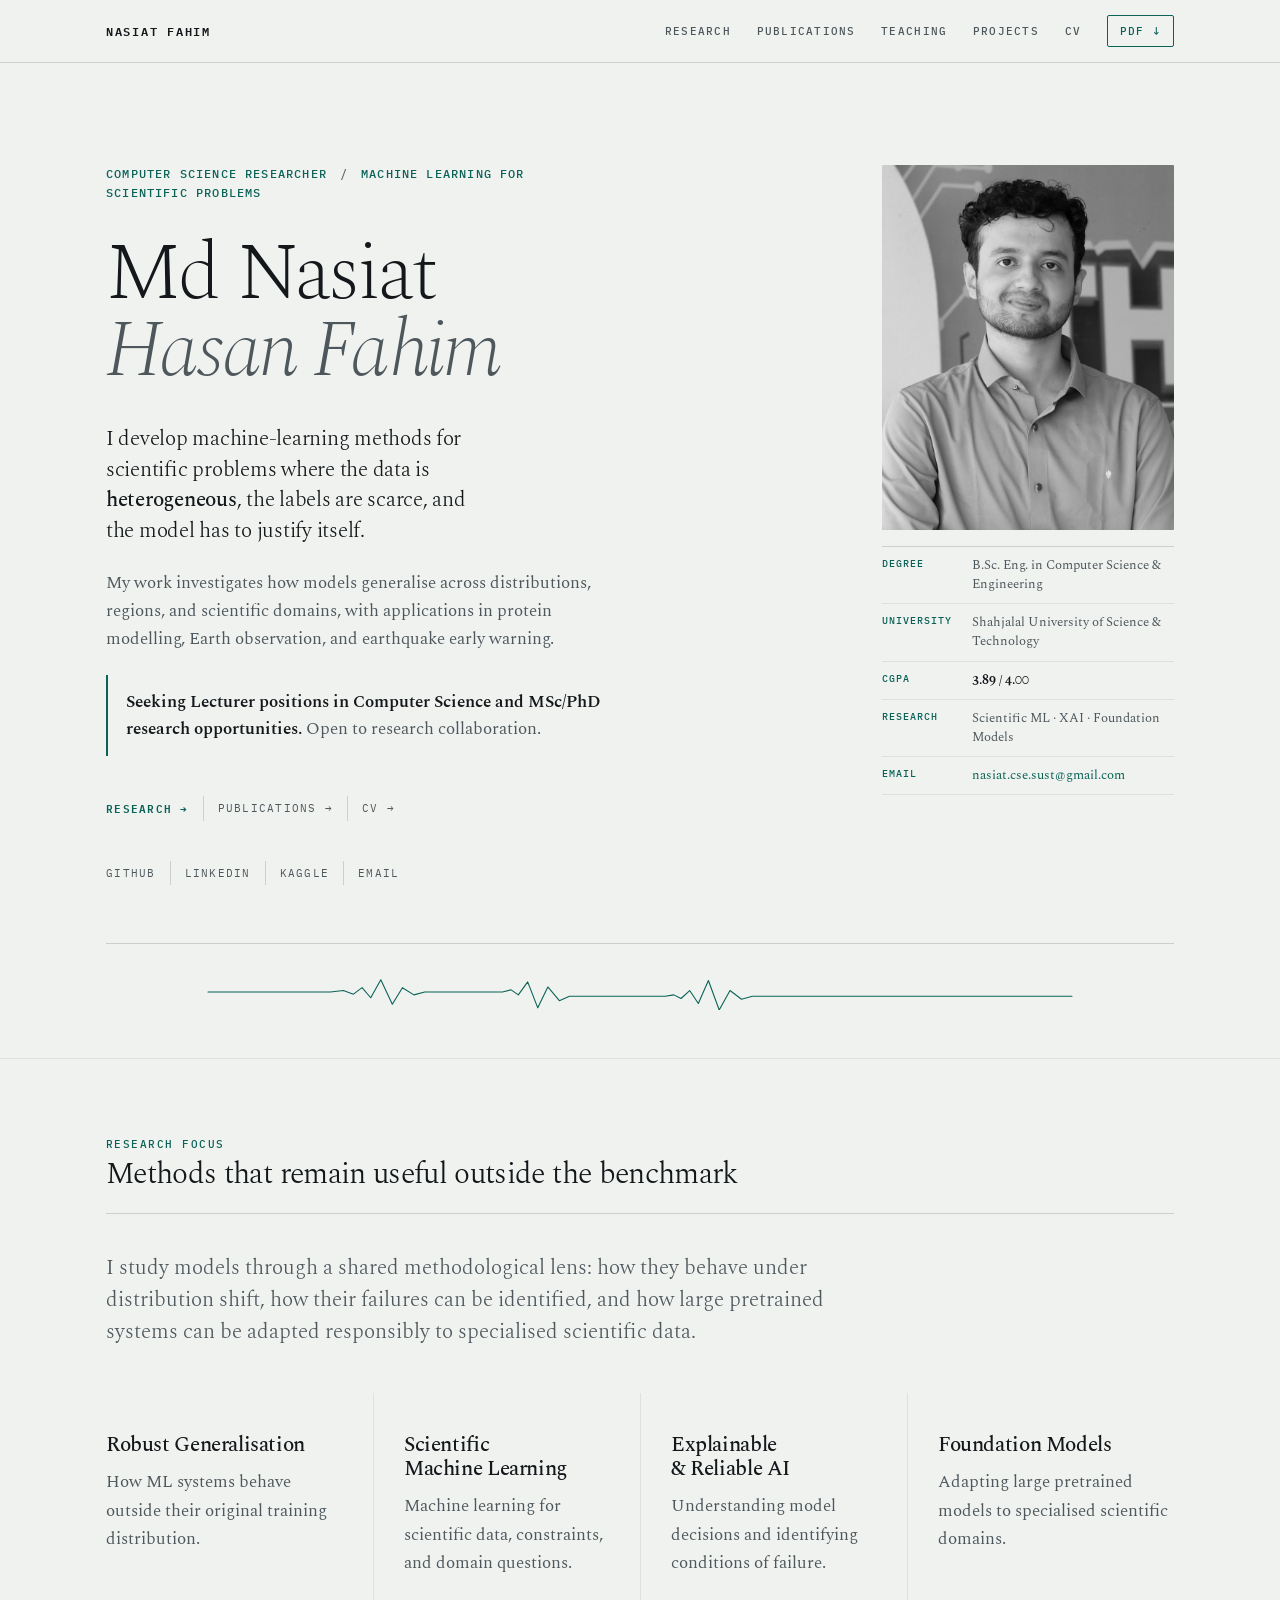
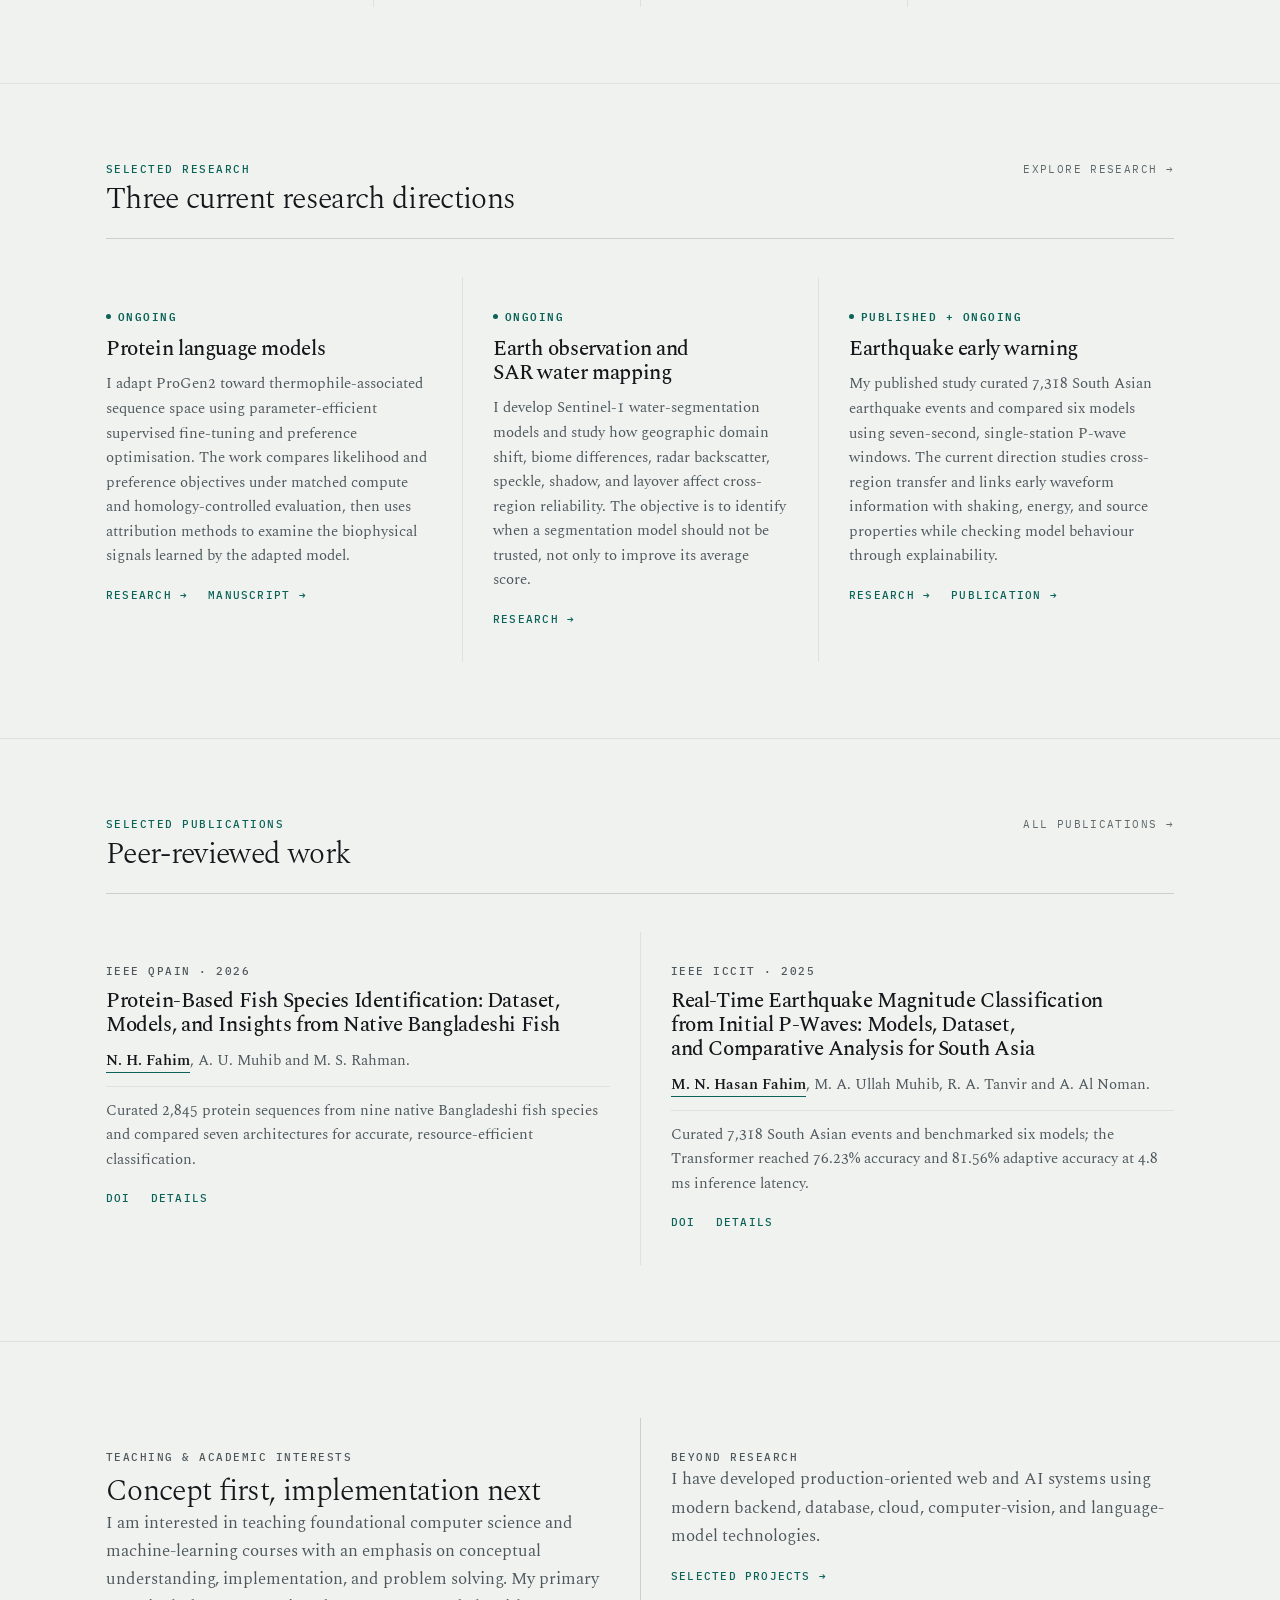
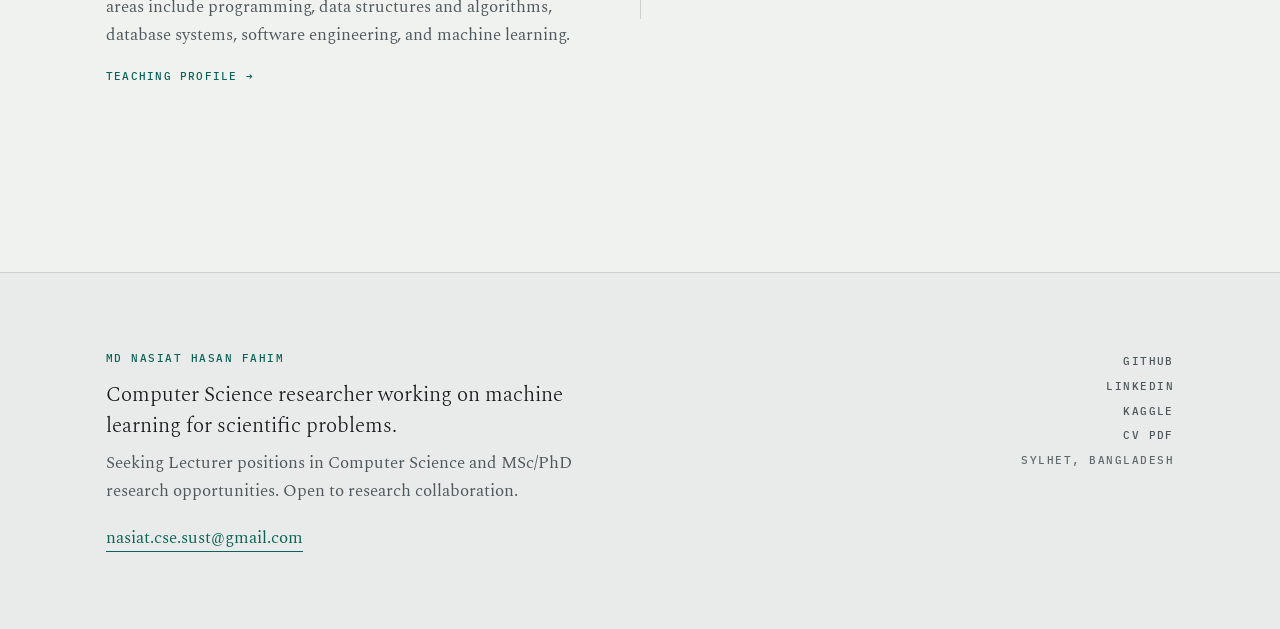
==== commit 84acb795: "Update academic website" ====
--- a/index.html
+++ b/index.html
@@ -3,15 +3,17 @@
 <head>
 <meta charset="utf-8">
 <meta name="viewport" content="width=device-width,initial-scale=1">
-<title>Md Nasiat Hasan Fahim — Machine learning for scientific problems</title>
-<meta name="description" content="Md Nasiat Hasan Fahim is a computer science researcher working on protein language models, SAR remote sensing and earthquake early warning.">
+<title>Md Nasiat Hasan Fahim — Computer Science Researcher</title>
+<meta name="description" content="Md Nasiat Hasan Fahim is a computer science researcher working on robust and explainable machine learning for scientific problems, including protein modelling, Earth observation, and earthquake early warning.">
 <meta name="author" content="Md Nasiat Hasan Fahim">
+<meta name="keywords" content="Machine Learning, Scientific Machine Learning, Explainable AI, Robust Generalisation, Foundation Models, Remote Sensing, Protein Language Models, Earthquake Early Warning">
 <link rel="canonical" href="https://nasiatfahim.github.io/">
 <meta property="og:type" content="website">
-<meta property="og:title" content="Md Nasiat Hasan Fahim">
-<meta property="og:description" content="Machine-learning methods for scientific problems: protein language models, satellite radar, earthquake early warning.">
+<meta property="og:title" content="Md Nasiat Hasan Fahim — Computer Science Researcher">
+<meta property="og:description" content="Robust and explainable machine learning for scientific problems.">
+<meta property="og:url" content="https://nasiatfahim.github.io/">
+<meta property="og:image" content="https://nasiatfahim.github.io/assets/og.png">
 <meta name="twitter:card" content="summary_large_image">
-<meta property="og:image" content="https://nasiatfahim.github.io/assets/og.png">
 <link rel="preconnect" href="https://fonts.googleapis.com">
 <link rel="preconnect" href="https://fonts.gstatic.com" crossorigin>
 <link href="https://fonts.googleapis.com/css2?family=IBM+Plex+Mono:wght@400;450;500;600&family=Spectral:ital,wght@0,200;0,300;0,400;0,500;0,600;1,300;1,400&display=swap" rel="stylesheet">
@@ -20,11 +22,34 @@
 <meta name="theme-color" content="#0E1214" media="(prefers-color-scheme: dark)">
 <link rel="stylesheet" href="assets/site.css">
 <script type="application/ld+json">
-{"@context":"https://schema.org","@type":"Person","name":"Md Nasiat Hasan Fahim",
-"jobTitle":"Computer Science Researcher","email":"nhfahim18@gmail.com",
-"alumniOf":"Shahjalal University of Science and Technology",
-"knowsAbout":["Machine Learning","Protein Language Models","Remote Sensing","Earthquake Early Warning","Explainable AI"],
-"sameAs":["https://github.com/nasiatfahim","https://www.linkedin.com/in/md-nasiat-hasan-fahim-2a3005289"]}
+{
+  "@context": "https://schema.org",
+  "@type": "Person",
+  "name": "Md Nasiat Hasan Fahim",
+  "url": "https://nasiatfahim.github.io/",
+  "image": "https://nasiatfahim.github.io/assets/portrait.jpg",
+  "jobTitle": "Computer Science Researcher",
+  "email": "mailto:nasiat.cse.sust@gmail.com",
+  "alumniOf": {
+    "@type": "CollegeOrUniversity",
+    "name": "Shahjalal University of Science and Technology"
+  },
+  "knowsAbout": [
+    "Machine Learning",
+    "Scientific Machine Learning",
+    "Explainable AI",
+    "Robust Generalisation",
+    "Foundation Models",
+    "Remote Sensing",
+    "Protein Language Models",
+    "Earthquake Early Warning"
+  ],
+  "sameAs": [
+    "https://github.com/nasiatfahim",
+    "https://www.linkedin.com/in/nasiat-fahim",
+    "https://www.kaggle.com/nasiatfahim"
+  ]
+}
 </script>
 </head>
 <body>
@@ -32,274 +57,165 @@
 
 <header class="masthead">
   <div class="wrap">
-    <a class="brand" href="index.html">Nasiat&nbsp;Fahim</a>
+    <div class="brand-row">
+      <a class="brand" href="index.html" aria-current="page">Nasiat&nbsp;Fahim</a>
+      <a class="mobile-pdf" href="assets/Md-Nasiat-Hasan-Fahim-CV.pdf" download>Download CV</a>
+    </div>
     <nav class="nav" aria-label="Main">
       <a href="research.html">Research</a>
       <a href="publications.html">Publications</a>
       <a href="teaching.html">Teaching</a>
       <a href="projects.html">Projects</a>
       <a href="cv.html">CV</a>
-      <a class="pdf" href="assets/Md-Nasiat-Hasan-Fahim-CV.pdf">PDF&nbsp;&darr;</a>
+      <a class="pdf desktop-pdf" href="assets/Md-Nasiat-Hasan-Fahim-CV.pdf" download>PDF&nbsp;&darr;</a>
     </nav>
   </div>
 </header>
 
 <main id="main">
-
-<!-- ═══ HERO ═══ -->
-<section class="hero">
+<section class="hero home-hero">
   <div class="wrap">
     <div class="hero-grid">
       <div>
+        <p class="hero-role">Computer Science Researcher <span aria-hidden="true">/</span> Machine Learning for Scientific Problems</p>
         <h1>Md Nasiat<br><em>Hasan Fahim</em></h1>
         <p class="lede">I develop machine-learning methods for scientific problems where the data is <b>heterogeneous</b>, the labels are scarce, and the model has to justify itself.</p>
-        <p class="standfirst">Right now that means protein language models, Sentinel&#8209;1 radar, and earthquake early warning &mdash; three fields that share one hard question: what happens to a model when you move it somewhere it has never been trained?</p>
-        <div class="links">
-          <a class="key" href="research.html">Research</a>
-          <a href="publications.html">Publications</a>
-          <a href="assets/Md-Nasiat-Hasan-Fahim-CV.pdf">CV (PDF)</a>
-          <!-- EDIT: replace with your real Google Scholar and ORCID URLs -->
-          <!-- ADD: <a href="https://scholar.google.com/citations?user=YOURID">Scholar</a> -->
-          <!-- ADD: <a href="https://orcid.org/0000-0000-0000-0000">ORCID</a> -->
+        <p class="standfirst">My work investigates how models generalise across distributions, regions, and scientific domains, with applications in protein modelling, Earth observation, and earthquake early warning.</p>
+        <p class="opportunity"><strong>Seeking Lecturer positions in Computer Science and MSc/PhD research opportunities.</strong> Open to research collaboration.</p>
+        <div class="links primary-links">
+          <a class="key" href="research.html">Research &rarr;</a>
+          <a href="publications.html">Publications &rarr;</a>
+          <a href="cv.html">CV &rarr;</a>
+        </div>
+        <div class="links secondary-links" aria-label="External profiles and contact">
           <a href="https://github.com/nasiatfahim">GitHub</a>
-          <a href="https://www.linkedin.com/in/md-nasiat-hasan-fahim-2a3005289">LinkedIn</a>
-          <a href="mailto:nhfahim18@gmail.com">Email</a>
+          <a href="https://www.linkedin.com/in/nasiat-fahim">LinkedIn</a>
+          <a href="https://www.kaggle.com/nasiatfahim">Kaggle</a>
+          <a href="mailto:nasiat.cse.sust@gmail.com">Email</a>
         </div>
       </div>
-      <div>
-        <!-- EDIT: replace assets/portrait.jpg with a real photograph, 800×1000px -->
-        <img class="portrait" src="assets/portrait.jpg" alt="Portrait of Md Nasiat Hasan Fahim"
-             onerror="this.style.background='var(--paper-3)';this.removeAttribute('src');">
-        <p class="mono portrait-cap">B.Sc. Eng. (CSE)<br>Shahjalal University of<br>Science &amp; Technology, 2026<br>CGPA 3.88 / 4.00</p>
-      </div>
-    </div>
-
-    <!-- ═══ SIGNATURE: seismogram ═══ -->
-    <figure class="trace" aria-labelledby="trace-cap">
-      <svg viewBox="0 0 1200 150" role="img" aria-label="A synthetic seismogram showing background noise, a P-wave arrival at 0 seconds, the 7-second classification window, and a larger S-wave arrival.">
-        <path class="trace-path" pathLength="1000" d="M 0.0 63.4 L 1.3 62.6 L 2.7 63.2 L 4.0 63.6 L 5.3 64.0 L 6.7 65.9 L 8.0 66.4 L 9.3 66.1 L 10.7 64.3 L 12.0 64.9 L 13.3 63.8 L 14.7 65.5 L 16.0 65.5 L 17.3 66.4 L 18.7 66.3 L 20.0 66.2 L 21.3 65.5 L 22.7 64.1 L 24.0 63.6 L 25.3 64.2 L 26.7 65.1 L 28.0 65.8 L 29.3 66.4 L 30.7 65.9 L 32.0 63.2 L 33.3 62.9 L 34.7 62.6 L 36.0 63.1 L 37.3 64.0 L 38.7 64.5 L 40.0 64.9 L 41.3 63.7 L 42.7 63.0 L 44.0 64.4 L 45.3 64.1 L 46.7 65.5 L 48.0 66.3 L 49.3 65.3 L 50.7 65.5 L 52.0 63.7 L 53.3 63.9 L 54.7 64.3 L 56.0 65.4 L 57.3 66.1 L 58.7 66.7 L 60.0 66.2 L 61.3 64.7 L 62.7 62.6 L 64.0 63.2 L 65.3 63.3 L 66.7 63.8 L 68.0 65.0 L 69.3 66.2 L 70.7 64.8 L 72.0 63.7 L 73.3 64.2 L 74.7 64.9 L 76.0 66.4 L 77.3 66.5 L 78.7 65.7 L 80.0 67.2 L 81.3 66.1 L 82.7 65.6 L 84.0 64.2 L 85.3 63.8 L 86.7 64.6 L 88.0 65.4 L 89.3 66.3 L 90.7 64.7 L 92.0 63.1 L 93.3 63.2 L 94.7 63.3 L 96.0 63.9 L 97.3 64.5 L 98.7 65.2 L 100.0 66.3 L 101.3 65.1 L 102.7 65.6 L 104.0 63.9 L 105.3 64.1 L 106.7 65.8 L 108.0 67.5 L 109.3 67.5 L 110.7 65.9 L 112.0 66.0 L 113.3 64.3 L 114.7 64.5 L 116.0 65.1 L 117.3 66.1 L 118.7 65.9 L 120.0 65.1 L 121.3 63.6 L 122.7 62.6 L 124.0 63.5 L 125.3 63.8 L 126.7 65.5 L 128.0 65.6 L 129.3 65.6 L 130.7 66.7 L 132.0 65.1 L 133.3 65.4 L 134.7 65.2 L 136.0 65.7 L 137.3 65.7 L 138.7 65.6 L 140.0 65.5 L 141.3 65.0 L 142.7 64.5 L 144.0 63.1 L 145.3 64.0 L 146.7 63.8 L 148.0 64.3 L 149.3 64.4 L 150.7 64.1 L 152.0 63.5 L 153.3 62.7 L 154.7 62.7 L 156.0 63.0 L 157.3 65.4 L 158.7 64.8 L 160.0 64.8 L 161.3 64.6 L 162.7 65.8 L 164.0 65.2 L 165.3 64.1 L 166.7 64.2 L 168.0 66.2 L 169.3 66.5 L 170.7 66.1 L 172.0 65.3 L 173.3 64.6 L 174.7 63.0 L 176.0 63.2 L 177.3 63.5 L 178.7 64.3 L 180.0 65.3 L 181.3 64.4 L 182.7 63.2 L 184.0 64.2 L 185.3 63.2 L 186.7 62.9 L 188.0 63.9 L 189.3 65.2 L 190.7 66.8 L 192.0 65.7 L 193.3 65.6 L 194.7 64.8 L 196.0 65.6 L 197.3 65.4 L 198.7 65.9 L 200.0 66.8 L 201.3 66.7 L 202.7 65.4 L 204.0 64.6 L 205.3 63.6 L 206.7 63.8 L 208.0 63.6 L 209.3 63.9 L 210.7 64.8 L 212.0 64.9 L 213.3 64.5 L 214.7 64.0 L 216.0 63.5 L 217.3 63.0 L 218.7 64.2 L 220.0 65.0 L 221.3 64.9 L 222.7 65.8 L 224.0 65.4 L 225.3 65.4 L 226.7 64.0 L 228.0 65.7 L 229.3 65.2 L 230.7 65.4 L 232.0 64.9 L 233.3 65.1 L 234.7 64.5 L 236.0 64.5 L 237.3 63.7 L 238.7 64.6 L 240.0 66.2 L 241.3 65.1 L 242.7 64.3 L 244.0 63.9 L 245.3 63.5 L 246.7 62.9 L 248.0 64.4 L 249.3 65.6 L 250.7 66.4 L 252.0 65.9 L 253.3 64.7 L 254.7 63.9 L 256.0 63.4 L 257.3 64.8 L 258.7 64.4 L 260.0 66.2 L 261.3 66.8 L 262.7 67.0 L 264.0 65.1 L 265.3 63.8 L 266.7 62.5 L 268.0 64.6 L 269.3 63.9 L 270.7 64.1 L 272.0 64.4 L 273.3 64.6 L 274.7 63.2 L 276.0 63.9 L 277.3 62.8 L 278.7 63.4 L 280.0 64.7 L 281.3 65.2 L 282.7 64.8 L 284.0 65.2 L 285.3 65.3 L 286.7 63.7 L 288.0 64.3 L 289.3 64.8 L 290.7 66.5 L 292.0 67.2 L 293.3 65.3 L 294.7 63.7 L 296.0 64.1 L 297.3 62.8 L 298.7 64.6 L 300.0 89.0 L 301.3 96.2 L 302.7 98.2 L 304.0 98.6 L 305.3 98.5 L 306.7 62.2 L 308.0 55.0 L 309.3 65.2 L 310.7 84.5 L 312.0 82.4 L 313.3 71.8 L 314.7 62.5 L 316.0 70.9 L 317.3 72.8 L 318.7 76.1 L 320.0 73.8 L 321.3 67.9 L 322.7 65.3 L 324.0 66.6 L 325.3 52.2 L 326.7 41.5 L 328.0 40.1 L 329.3 61.5 L 330.7 55.7 L 332.0 61.5 L 333.3 73.7 L 334.7 53.6 L 336.0 56.2 L 337.3 59.9 L 338.7 60.1 L 340.0 58.4 L 341.3 71.1 L 342.7 70.3 L 344.0 73.9 L 345.3 72.8 L 346.7 60.1 L 348.0 62.4 L 349.3 64.9 L 350.7 74.1 L 352.0 76.2 L 353.3 77.6 L 354.7 73.4 L 356.0 66.7 L 357.3 63.1 L 358.7 50.1 L 360.0 60.6 L 361.3 67.3 L 362.7 65.5 L 364.0 65.7 L 365.3 61.4 L 366.7 55.2 L 368.0 59.1 L 369.3 69.8 L 370.7 68.0 L 372.0 81.3 L 373.3 84.4 L 374.7 67.6 L 376.0 69.7 L 377.3 69.5 L 378.7 68.0 L 380.0 73.1 L 381.3 80.2 L 382.7 70.3 L 384.0 78.0 L 385.3 65.0 L 386.7 54.3 L 388.0 57.2 L 389.3 57.3 L 390.7 68.9 L 392.0 65.0 L 393.3 68.5 L 394.7 59.9 L 396.0 52.2 L 397.3 60.4 L 398.7 63.7 L 400.0 65.3 L 401.3 63.0 L 402.7 78.0 L 404.0 77.4 L 405.3 68.5 L 406.7 67.1 L 408.0 60.1 L 409.3 64.5 L 410.7 67.2 L 412.0 65.3 L 413.3 71.0 L 414.7 64.1 L 416.0 66.4 L 417.3 61.4 L 418.7 62.3 L 420.0 60.1 L 421.3 59.5 L 422.7 64.9 L 424.0 60.5 L 425.3 67.7 L 426.7 66.5 L 428.0 66.3 L 429.3 62.4 L 430.7 68.7 L 432.0 76.3 L 433.3 75.4 L 434.7 78.0 L 436.0 66.6 L 437.3 66.7 L 438.7 60.4 L 440.0 63.1 L 441.3 64.4 L 442.7 63.7 L 444.0 66.6 L 445.3 60.5 L 446.7 59.0 L 448.0 51.6 L 449.3 48.8 L 450.7 59.7 L 452.0 64.8 L 453.3 69.4 L 454.7 62.2 L 456.0 64.1 L 457.3 63.2 L 458.7 64.4 L 460.0 64.5 L 461.3 64.8 L 462.7 70.0 L 464.0 67.5 L 465.3 64.4 L 466.7 66.4 L 468.0 67.7 L 469.3 65.3 L 470.7 70.2 L 472.0 65.1 L 473.3 68.1 L 474.7 67.7 L 476.0 68.6 L 477.3 60.3 L 478.7 58.1 L 480.0 53.0 L 481.3 57.7 L 482.7 62.2 L 484.0 67.5 L 485.3 63.9 L 486.7 63.2 L 488.0 58.9 L 489.3 61.9 L 490.7 65.0 L 492.0 64.5 L 493.3 74.2 L 494.7 78.2 L 496.0 72.9 L 497.3 63.3 L 498.7 63.2 L 500.0 63.4 L 501.3 59.9 L 502.7 66.0 L 504.0 67.4 L 505.3 69.7 L 506.7 64.5 L 508.0 55.8 L 509.3 58.7 L 510.7 59.9 L 512.0 58.5 L 513.3 61.6 L 514.7 67.8 L 516.0 68.9 L 517.3 62.3 L 518.7 63.4 L 520.0 29.0 L 521.3 18.9 L 522.7 16.1 L 524.0 15.4 L 525.3 15.4 L 526.7 15.6 L 528.0 63.8 L 529.3 71.1 L 530.7 65.6 L 532.0 77.9 L 533.3 65.1 L 534.7 79.0 L 536.0 72.9 L 537.3 62.6 L 538.7 37.3 L 540.0 26.1 L 541.3 41.9 L 542.7 67.9 L 544.0 73.5 L 545.3 88.6 L 546.7 61.0 L 548.0 54.8 L 549.3 49.9 L 550.7 38.6 L 552.0 45.8 L 553.3 81.8 L 554.7 100.9 L 556.0 98.8 L 557.3 93.9 L 558.7 72.0 L 560.0 61.1 L 561.3 46.5 L 562.7 49.5 L 564.0 61.5 L 565.3 63.4 L 566.7 59.3 L 568.0 45.2 L 569.3 38.3 L 570.7 48.7 L 572.0 58.1 L 573.3 65.9 L 574.7 75.4 L 576.0 65.2 L 577.3 72.2 L 578.7 72.5 L 580.0 60.9 L 581.3 72.6 L 582.7 78.1 L 584.0 84.7 L 585.3 81.4 L 586.7 87.5 L 588.0 70.6 L 589.3 69.7 L 590.7 68.5 L 592.0 57.6 L 593.3 71.4 L 594.7 73.9 L 596.0 85.5 L 597.3 71.2 L 598.7 49.4 L 600.0 36.9 L 601.3 38.1 L 602.7 62.7 L 604.0 77.4 L 605.3 72.6 L 606.7 67.8 L 608.0 76.1 L 609.3 61.0 L 610.7 56.9 L 612.0 48.9 L 613.3 69.9 L 614.7 76.0 L 616.0 75.1 L 617.3 83.5 L 618.7 72.7 L 620.0 70.9 L 621.3 57.9 L 622.7 61.2 L 624.0 71.5 L 625.3 67.7 L 626.7 67.5 L 628.0 74.4 L 629.3 56.8 L 630.7 60.9 L 632.0 55.7 L 633.3 64.1 L 634.7 76.4 L 636.0 73.0 L 637.3 61.6 L 638.7 68.2 L 640.0 66.5 L 641.3 66.4 L 642.7 74.4 L 644.0 71.2 L 645.3 81.5 L 646.7 79.2 L 648.0 68.5 L 649.3 61.8 L 650.7 68.6 L 652.0 66.5 L 653.3 66.1 L 654.7 75.9 L 656.0 74.4 L 657.3 69.3 L 658.7 58.4 L 660.0 56.7 L 661.3 46.4 L 662.7 59.7 L 664.0 64.2 L 665.3 73.6 L 666.7 65.2 L 668.0 65.7 L 669.3 69.3 L 670.7 57.4 L 672.0 61.7 L 673.3 61.5 L 674.7 71.0 L 676.0 72.2 L 677.3 78.6 L 678.7 77.0 L 680.0 58.9 L 681.3 53.6 L 682.7 59.6 L 684.0 66.9 L 685.3 71.7 L 686.7 72.9 L 688.0 71.6 L 689.3 67.5 L 690.7 53.4 L 692.0 51.6 L 693.3 56.3 L 694.7 55.3 L 696.0 58.7 L 697.3 71.5 L 698.7 63.0 L 700.0 64.8 L 701.3 60.3 L 702.7 61.3 L 704.0 69.8 L 705.3 68.3 L 706.7 68.4 L 708.0 80.4 L 709.3 74.9 L 710.7 63.6 L 712.0 59.6 L 713.3 65.2 L 714.7 57.9 L 716.0 71.8 L 717.3 66.1 L 718.7 64.3 L 720.0 57.9 L 721.3 51.1 L 722.7 60.0 L 724.0 53.3 L 725.3 66.8 L 726.7 74.0 L 728.0 73.8 L 729.3 62.3 L 730.7 62.1 L 732.0 60.8 L 733.3 64.6 L 734.7 67.4 L 736.0 66.5 L 737.3 77.7 L 738.7 68.0 L 740.0 64.7 L 741.3 63.3 L 742.7 56.9 L 744.0 56.4 L 745.3 60.6 L 746.7 61.0 L 748.0 63.0 L 749.3 65.8 L 750.7 58.7 L 752.0 57.2 L 753.3 54.3 L 754.7 62.8 L 756.0 69.7 L 757.3 66.1 L 758.7 73.4 L 760.0 63.4 L 761.3 69.4 L 762.7 68.0 L 764.0 59.9 L 765.3 60.6 L 766.7 70.7 L 768.0 78.4 L 769.3 67.8 L 770.7 66.7 L 772.0 67.4 L 773.3 63.7 L 774.7 61.8 L 776.0 61.3 L 777.3 66.3 L 778.7 69.0 L 780.0 62.9 L 781.3 59.3 L 782.7 56.6 L 784.0 61.0 L 785.3 61.3 L 786.7 67.4 L 788.0 64.8 L 789.3 65.2 L 790.7 63.7 L 792.0 60.3 L 793.3 64.2 L 794.7 66.0 L 796.0 69.7 L 797.3 73.5 L 798.7 77.0 L 800.0 73.4 L 801.3 61.3 L 802.7 63.4 L 804.0 65.0 L 805.3 60.7 L 806.7 65.0 L 808.0 67.3 L 809.3 69.0 L 810.7 59.6 L 812.0 62.9 L 813.3 59.9 L 814.7 54.8 L 816.0 58.4 L 817.3 68.2 L 818.7 70.0 L 820.0 74.8 L 821.3 69.0 L 822.7 61.2 L 824.0 62.8 L 825.3 68.9 L 826.7 66.7 L 828.0 72.9 L 829.3 75.4 L 830.7 66.8 L 832.0 63.0 L 833.3 55.9 L 834.7 63.3 L 836.0 62.5 L 837.3 64.1 L 838.7 66.4 L 840.0 67.5 L 841.3 62.1 L 842.7 57.4 L 844.0 53.3 L 845.3 55.5 L 846.7 65.4 L 848.0 65.9 L 849.3 64.6 L 850.7 70.1 L 852.0 68.6 L 853.3 69.0 L 854.7 67.7 L 856.0 70.4 L 857.3 71.6 L 858.7 74.9 L 860.0 74.9 L 861.3 71.8 L 862.7 64.0 L 864.0 58.5 L 865.3 63.0 L 866.7 65.5 L 868.0 63.2 L 869.3 62.2 L 870.7 62.5 L 872.0 58.5 L 873.3 59.0 L 874.7 58.3 L 876.0 58.1 L 877.3 67.0 L 878.7 65.5 L 880.0 70.4 L 881.3 64.9 L 882.7 61.0 L 884.0 58.7 L 885.3 62.6 L 886.7 64.3 L 888.0 65.6 L 889.3 71.6 L 890.7 69.3 L 892.0 69.0 L 893.3 67.3 L 894.7 62.3 L 896.0 59.4 L 897.3 63.8 L 898.7 62.3 L 900.0 63.3 L 901.3 64.5 L 902.7 59.7 L 904.0 58.1 L 905.3 57.0 L 906.7 62.0 L 908.0 65.1 L 909.3 65.7 L 910.7 67.4 L 912.0 64.2 L 913.3 63.1 L 914.7 64.8 L 916.0 61.7 L 917.3 63.0 L 918.7 67.1 L 920.0 66.1 L 921.3 69.1 L 922.7 67.9 L 924.0 65.2 L 925.3 60.7 L 926.7 58.9 L 928.0 65.5 L 929.3 62.9 L 930.7 65.0 L 932.0 66.7 L 933.3 65.6 L 934.7 60.2 L 936.0 62.2 L 937.3 62.9 L 938.7 63.4 L 940.0 69.9 L 941.3 70.3 L 942.7 70.9 L 944.0 69.4 L 945.3 68.6 L 946.7 67.7 L 948.0 70.1 L 949.3 69.1 L 950.7 66.5 L 952.0 66.9 L 953.3 65.8 L 954.7 64.1 L 956.0 61.2 L 957.3 64.6 L 958.7 64.0 L 960.0 66.4 L 961.3 67.7 L 962.7 64.7 L 964.0 65.7 L 965.3 63.8 L 966.7 60.0 L 968.0 61.9 L 969.3 67.9 L 970.7 68.4 L 972.0 67.5 L 973.3 64.6 L 974.7 65.5 L 976.0 64.3 L 977.3 62.6 L 978.7 63.3 L 980.0 68.8 L 981.3 68.2 L 982.7 64.2 L 984.0 65.5 L 985.3 61.2 L 986.7 61.6 L 988.0 62.4 L 989.3 65.7 L 990.7 65.4 L 992.0 64.4 L 993.3 65.7 L 994.7 65.8 L 996.0 65.5 L 997.3 64.7 L 998.7 65.5 L 1000.0 68.6 L 1001.3 69.2 L 1002.7 68.2 L 1004.0 63.8 L 1005.3 65.1 L 1006.7 62.8 L 1008.0 64.2 L 1009.3 65.4 L 1010.7 65.2 L 1012.0 65.6 L 1013.3 66.3 L 1014.7 61.8 L 1016.0 61.2 L 1017.3 63.0 L 1018.7 61.0 L 1020.0 65.4 L 1021.3 63.4 L 1022.7 63.1 L 1024.0 62.8 L 1025.3 62.2 L 1026.7 64.9 L 1028.0 67.0 L 1029.3 67.6 L 1030.7 69.3 L 1032.0 68.1 L 1033.3 69.4 L 1034.7 67.2 L 1036.0 62.5 L 1037.3 62.9 L 1038.7 64.8 L 1040.0 68.8 L 1041.3 67.1 L 1042.7 67.9 L 1044.0 63.9 L 1045.3 62.3 L 1046.7 59.3 L 1048.0 59.4 L 1049.3 63.1 L 1050.7 66.8 L 1052.0 65.4 L 1053.3 66.6 L 1054.7 64.7 L 1056.0 63.4 L 1057.3 61.5 L 1058.7 62.1 L 1060.0 65.8 L 1061.3 69.5 L 1062.7 67.9 L 1064.0 67.9 L 1065.3 64.5 L 1066.7 64.7 L 1068.0 64.4 L 1069.3 64.7 L 1070.7 67.9 L 1072.0 66.0 L 1073.3 64.0 L 1074.7 63.8 L 1076.0 64.4 L 1077.3 61.2 L 1078.7 60.5 L 1080.0 63.8 L 1081.3 67.4 L 1082.7 67.8 L 1084.0 66.6 L 1085.3 65.0 L 1086.7 61.6 L 1088.0 64.7 L 1089.3 65.7 L 1090.7 66.2 L 1092.0 68.2 L 1093.3 67.4 L 1094.7 65.9 L 1096.0 63.8 L 1097.3 63.5 L 1098.7 66.3 L 1100.0 64.4 L 1101.3 65.6 L 1102.7 68.3 L 1104.0 66.3 L 1105.3 63.4 L 1106.7 61.2 L 1108.0 60.1 L 1109.3 62.8 L 1110.7 64.9 L 1112.0 64.4 L 1113.3 63.8 L 1114.7 62.8 L 1116.0 61.1 L 1117.3 62.1 L 1118.7 61.5 L 1120.0 64.2 L 1121.3 65.2 L 1122.7 67.8 L 1124.0 68.8 L 1125.3 68.6 L 1126.7 65.0 L 1128.0 63.3 L 1129.3 66.2 L 1130.7 65.1 L 1132.0 67.9 L 1133.3 67.1 L 1134.7 65.0 L 1136.0 62.0 L 1137.3 61.0 L 1138.7 62.5 L 1140.0 62.2 L 1141.3 65.7 L 1142.7 67.4 L 1144.0 65.8 L 1145.3 63.6 L 1146.7 63.4 L 1148.0 64.8 L 1149.3 66.4 L 1150.7 65.5 L 1152.0 66.8 L 1153.3 67.6 L 1154.7 68.4 L 1156.0 67.0 L 1157.3 63.5 L 1158.7 63.1 L 1160.0 64.0 L 1161.3 66.6 L 1162.7 65.7 L 1164.0 64.7 L 1165.3 65.1 L 1166.7 62.5 L 1168.0 63.7 L 1169.3 61.8 L 1170.7 63.9 L 1172.0 65.6 L 1173.3 65.8 L 1174.7 66.9 L 1176.0 66.6 L 1177.3 63.6 L 1178.7 63.6 L 1180.0 66.3 L 1181.3 66.4 L 1182.7 66.5 L 1184.0 66.4 L 1185.3 65.2 L 1186.7 65.1 L 1188.0 65.6 L 1189.3 65.6 L 1190.7 64.4 L 1192.0 64.4 L 1193.3 67.5 L 1194.7 67.7 L 1196.0 66.6 L 1197.3 64.0 L 1198.7 61.3 L 1200.0 63.7"/>
-        <g class="band"><rect x="300" y="6" width="100" height="118"/></g>
-        <g class="tick">
-          <line x1="300" y1="2" x2="300" y2="128"/>
-          <text class="big" x="306" y="16">P</text>
-          <text x="306" y="140">P&#8209;WAVE ARRIVAL</text>
-          <text x="394" y="16" text-anchor="end">7 s WINDOW</text>
-          <line x1="520" y1="14" x2="520" y2="128"/>
-          <text class="big" x="526" y="28">S</text>
-          <text x="1200" y="140" text-anchor="end">76.2% ACCURACY &middot; 4.8 ms INFERENCE</text>
-        </g>
+      <aside class="profile-panel" aria-label="Academic summary">
+        <img class="portrait" src="assets/portrait.jpg" alt="Portrait of Md Nasiat Hasan Fahim">
+        <dl class="profile-facts">
+          <div><dt>Degree</dt><dd>B.Sc. Eng. in Computer Science &amp; Engineering</dd></div>
+          <div><dt>University</dt><dd>Shahjalal University of Science &amp; Technology</dd></div>
+          <div><dt>CGPA</dt><dd><strong>3.89 / 4.00</strong></dd></div>
+          <div><dt>Research</dt><dd>Scientific ML &middot; XAI &middot; Foundation Models</dd></div>
+          <div><dt>Email</dt><dd><a href="mailto:nasiat.cse.sust@gmail.com">nasiat.cse.sust@gmail.com</a></dd></div>
+        </dl>
+      </aside>
+    </div>
+
+    <figure class="wave-divider" aria-label="Stylised scientific waveform">
+      <svg viewBox="0 0 1200 50" role="img" aria-hidden="true">
+        <path pathLength="1000" d="M0 25H170l18-2 14 5 12-9 12 14 14-25 16 34 14-23 16 10 15-4h108l12-3 10 7 13-18 14 36 14-29 16 19 14-6h133l12-2 10 5 12-11 12 18 14-32 15 41 15-27 16 12 15-4H1200"/>
       </svg>
-      <figcaption id="trace-cap" class="mono trace-cap">
-        Synthetic single&#8209;station trace. The shaded band is the seven seconds after the P&#8209;wave arrival &mdash; the entire input my real&#8209;time magnitude classifier is allowed to see before the damaging S&#8209;wave lands. Everything to the right of it is information that arrives too late to be useful. <a href="publications.html#eew">ICCIT 2025 &rarr;</a>
-      </figcaption>
     </figure>
   </div>
 </section>
 
-<!-- ═══ RESEARCH ═══ -->
-<section class="section">
+<section class="section home-section">
   <div class="wrap">
     <div class="section-head">
-      <div>
-        <p class="mono">Research</p>
-        <h2 class="h2">Three problems, one question about generalisation</h2>
-      </div>
-      <a href="research.html">All research &rarr;</a>
-    </div>
-
-    <article class="entry">
-      <div class="gutter">
+      <div><p class="mono">Research focus</p><h2 class="h2">Methods that remain useful outside the benchmark</h2></div>
+    </div>
+    <p class="section-intro">I study models through a shared methodological lens: how they behave under distribution shift, how their failures can be identified, and how large pretrained systems can be adapted responsibly to specialised scientific data.</p>
+    <div class="focus-grid">
+      <div><h3>Robust Generalisation</h3><p>How ML systems behave outside their original training distribution.</p></div>
+      <div><h3>Scientific Machine Learning</h3><p>Machine learning for scientific data, constraints, and domain questions.</p></div>
+      <div><h3>Explainable &amp; Reliable AI</h3><p>Understanding model decisions and identifying conditions of failure.</p></div>
+      <div><h3>Foundation Models</h3><p>Adapting large pretrained models to specialised scientific domains.</p></div>
+    </div>
+  </div>
+</section>
+
+<section class="section home-section">
+  <div class="wrap">
+    <div class="section-head">
+      <div><p class="mono">Selected research</p><h2 class="h2">Three current research directions</h2></div>
+      <a href="research.html">Explore research &rarr;</a>
+    </div>
+    <div class="research-grid">
+      <article>
         <p class="mono status">Ongoing</p>
-        <p class="mono dim">Under review<br>2025 &ndash;</p>
-      </div>
-      <div>
-        <h3><a href="research.html#plm">De-averaging protein language models</a></h3>
-        <p class="question">A protein language model is trained across all of life at once. What does it lose by averaging over organisms that live at 4&nbsp;&deg;C and at 95&nbsp;&deg;C alike?</p>
-        <p>I adapt <strong>ProGen2</strong> toward thermophile sequence space using LoRA-based supervised fine-tuning together with DPO and KTO preference optimisation, under matched compute and homology-controlled evaluation. The interesting result so far is a clean separation between likelihood and preference objectives &mdash; they do not want the same thing. Attribution methods are then used to read back the biophysical adaptation rules the adapted model has actually learned.</p>
-        <div class="tags"><span>ProGen2</span><span>LoRA / PEFT</span><span>DPO &amp; KTO</span><span>Explainable AI</span></div>
-      </div>
-    </article>
-
-    <article class="entry">
-      <div class="gutter">
+        <h3><a href="research.html#plm">Protein language models</a></h3>
+        <p>I adapt ProGen2 toward thermophile-associated sequence space using parameter-efficient supervised fine-tuning and preference optimisation. The work compares likelihood and preference objectives under matched compute and homology-controlled evaluation, then uses attribution methods to examine the biophysical signals learned by the adapted model.</p>
+        <div class="actions"><a href="research.html#plm">Research &rarr;</a><a href="publications.html#progen">Manuscript &rarr;</a></div>
+      </article>
+      <article>
         <p class="mono status">Ongoing</p>
-        <p class="mono dim">2025 &ndash;</p>
-      </div>
-      <div>
-        <h3><a href="research.html#sar">Where does a water-segmentation model stop working?</a></h3>
-        <p class="question">Sentinel&#8209;1 flood-mapping models are almost always validated in the biome they were trained in. How far can one actually travel before it fails?</p>
-        <p>I build cross-regional Sentinel&#8209;1 water-segmentation models and then try to break them on purpose &mdash; measuring geographic and biome bias, backscatter variability, speckle, and radar shadow and layover effects. The goal is a characterisation of <strong>failure modes</strong>, not another leaderboard number: knowing where a flood map is untrustworthy matters more, operationally, than the mean IoU.</p>
-        <div class="tags"><span>Sentinel-1 SAR</span><span>Semantic segmentation</span><span>Domain shift</span><span>GeoAI</span></div>
-      </div>
-    </article>
-
-    <article class="entry">
-      <div class="gutter">
-        <p class="mono status">Ongoing</p>
-        <p class="mono dim">Published 2025<br>Extension in progress</p>
-      </div>
-      <div>
-        <h3><a href="research.html#eew">How much can seven seconds tell you?</a></h3>
-        <p class="question">Early-warning systems must commit to an answer from a fragment of one waveform at one station. What is genuinely recoverable from that fragment, and where does it break across regions?</p>
-        <p>I work on globally generalisable early-warning models from initial P&#8209;waves, linking waveform character to shaking, radiated energy and source properties. My published work curated <strong>7,318 South Asian events</strong> and benchmarked six architectures; the current extension is about cross-region transfer and using explainability to check that the model is reading physics rather than station artefacts.</p>
-        <div class="tags"><span>Seismology</span><span>Transformers</span><span>Real-time inference</span><span>Cross-region transfer</span></div>
-      </div>
-    </article>
-
-    <article class="entry">
-      <div class="gutter">
-        <p class="mono dim">Earlier work</p>
-        <p class="mono dim">2025 &ndash; 2026</p>
-      </div>
-      <div>
-        <h3>Urban crime analytics</h3>
-        <p>As a research assistant to <strong>Prof. Dr. Ahsan Habib</strong> at SUST, I analysed spatiotemporal crime patterns in Sylhet from newspaper and police records &mdash; K-means clustering for temporal hotspots, time-series forecasting, recidivism analysis, and 3D tools for visualising clusters and victim&ndash;offender relationships. Manuscript under review.</p>
-      </div>
-    </article>
-  </div>
-</section>
-
-<!-- ═══ PUBLICATIONS ═══ -->
-<section class="section">
+        <h3><a href="research.html#sar">Earth observation and SAR water mapping</a></h3>
+        <p>I develop Sentinel-1 water-segmentation models and study how geographic domain shift, biome differences, radar backscatter, speckle, shadow, and layover affect cross-region reliability. The objective is to identify when a segmentation model should not be trusted, not only to improve its average score.</p>
+        <div class="actions"><a href="research.html#sar">Research &rarr;</a></div>
+      </article>
+      <article>
+        <p class="mono status">Published + ongoing</p>
+        <h3><a href="research.html#eew">Earthquake early warning</a></h3>
+        <p>My published study curated 7,318 South Asian earthquake events and compared six models using seven-second, single-station P-wave windows. The current direction studies cross-region transfer and links early waveform information with shaking, energy, and source properties while checking model behaviour through explainability.</p>
+        <div class="actions"><a href="research.html#eew">Research &rarr;</a><a href="https://doi.org/10.1109/ICCIT68739.2025.11489542">Publication &rarr;</a></div>
+      </article>
+    </div>
+  </div>
+</section>
+
+<section class="section home-section">
   <div class="wrap">
     <div class="section-head">
-      <div>
-        <p class="mono">Selected publications</p>
-        <h2 class="h2">Peer-reviewed work</h2>
-      </div>
+      <div><p class="mono">Selected publications</p><h2 class="h2">Peer-reviewed work</h2></div>
       <a href="publications.html">All publications &rarr;</a>
     </div>
-
-    <article class="entry">
-      <div class="gutter">
-        <p class="mono status">Published</p>
-        <p class="mono dim">IEEE QPAIN<br>2026</p>
-      </div>
-      <div>
-        <h3>Protein-based fish species identification</h3>
-        <p class="cite"><span class="me">N. H. Fahim</span>, A. U. Muhib and M. S. Rahman. <em>2026 IEEE 2nd International Conference on Quantum Photonics, Artificial Intelligence, and Networking (QPAIN)</em>, Chittagong, Bangladesh, pp. 1&ndash;6.</p>
-        <dl class="finding">
-          <dt>Contribution</dt><dd>Curated a dataset of 2,845 protein sequences from nine native Bangladeshi fish species and benchmarked seven architectures against it.</dd>
-          <dt>Result</dt><dd>MotifCNN&#8209;Transformer + TA&#8209;PE reached 79.80% accuracy with GPU-free inference &mdash; 5&times; faster and 42&times; smaller than ProtBERT, which is what makes it deployable outside a lab.</dd>
-        </dl>
+    <div class="publication-grid">
+      <article>
+        <p class="mono">IEEE QPAIN &middot; 2026</p>
+        <h3>Protein-Based Fish Species Identification: Dataset, Models, and Insights from Native Bangladeshi Fish</h3>
+        <p class="cite"><span class="me">N. H. Fahim</span>, A. U. Muhib and M. S. Rahman.</p>
+        <p>Curated 2,845 protein sequences from nine native Bangladeshi fish species and compared seven architectures for accurate, resource-efficient classification.</p>
         <div class="actions"><a href="https://doi.org/10.1109/QPAIN69676.2026.11546620">DOI</a><a href="publications.html#fish">Details</a></div>
-      </div>
-    </article>
-
-    <article class="entry" id="eew-home">
-      <div class="gutter">
-        <p class="mono status">Published</p>
-        <p class="mono dim">IEEE ICCIT<br>2025</p>
-      </div>
-      <div>
-        <h3>Real-time earthquake magnitude classification from initial P-waves</h3>
-        <p class="cite"><span class="me">M. N. Hasan Fahim</span>, M. A. Ullah Muhib, R. A. Tanvir and A. Al Noman. <em>2025 28th International Conference on Computer and Information Technology (ICCIT)</em>, Cox&rsquo;s Bazar, Bangladesh, pp. 5175&ndash;5180.</p>
-        <dl class="finding">
-          <dt>Contribution</dt><dd>Curated 7,318 South Asian earthquake events and benchmarked six models on seven-second single-station P-wave windows &mdash; a region with no comparable public benchmark.</dd>
-          <dt>Result</dt><dd>The Transformer reached 76.23% accuracy and 81.56% adaptive accuracy at 4.8&nbsp;ms inference latency, inside the time budget a real warning system actually has.</dd>
-        </dl>
+      </article>
+      <article>
+        <p class="mono">IEEE ICCIT &middot; 2025</p>
+        <h3>Real-Time Earthquake Magnitude Classification from Initial P-Waves: Models, Dataset, and Comparative Analysis for South Asia</h3>
+        <p class="cite"><span class="me">M. N. Hasan Fahim</span>, M. A. Ullah Muhib, R. A. Tanvir and A. Al Noman.</p>
+        <p>Curated 7,318 South Asian events and benchmarked six models; the Transformer reached 76.23% accuracy and 81.56% adaptive accuracy at 4.8 ms inference latency.</p>
         <div class="actions"><a href="https://doi.org/10.1109/ICCIT68739.2025.11489542">DOI</a><a href="publications.html#eew">Details</a></div>
-      </div>
-    </article>
-  </div>
-</section>
-
-<!-- ═══ TEACHING ═══ -->
-<section class="section">
-  <div class="wrap">
-    <div class="section-head">
-      <div>
-        <p class="mono">Teaching</p>
-        <h2 class="h2">Available for lecturer positions from 2026</h2>
-      </div>
-      <a href="teaching.html">Teaching statement &rarr;</a>
-    </div>
-    <div class="cols">
-      <div>
-        <h4>Ready to teach</h4>
-        <ul>
-          <li>Structured Programming (C)</li>
-          <li>Object-Oriented Programming (C++/Java)</li>
-          <li>Data Structures &amp; Algorithms</li>
-          <li>Machine Learning</li>
-          <li>Database Systems</li>
-          <li>Software Engineering</li>
-        </ul>
-      </div>
-      <div>
-        <h4>Evidence</h4>
-        <p>1,500+ competitive-programming problems solved across Codeforces, CodeChef, AtCoder, LightOJ and LeetCode; Codeforces Specialist (max 1431), CodeChef 3&#8209;star (max 1735); two national inter-university onsite contests.</p>
-        <p>Algorithms is a subject best taught by someone who has spent years being wrong at it under a clock.</p>
-      </div>
-      <div>
-        <h4>Supervision interests</h4>
-        <p>Undergraduate theses in applied machine learning &mdash; particularly projects on locally relevant data: Bangladeshi seismic records, Sentinel&#8209;1 imagery of the delta, and biological sequence data.</p>
-      </div>
-    </div>
-  </div>
-</section>
-
-<!-- ═══ AWARDS ═══ -->
-<section class="section">
-  <div class="wrap">
-    <div class="section-head">
-      <div>
-        <p class="mono">Selected awards</p>
-        <h2 class="h2">Competitions</h2>
-      </div>
-    </div>
-    <div class="rows">
-      <div class="row">
-        <p class="mono">Champion</p>
-        <p class="what">AI Meets Climate Hackathon<small>Real-time climate-reporting pipeline built on ASR and NER models</small></p>
-        <p class="mono who">Oxfam</p>
-      </div>
-      <div class="row">
-        <p class="mono">2nd runner-up</p>
-        <p class="what">AI-FICATION 2025<small>Speech recognition converting ten regional languages into standard Bengali</small></p>
-        <p class="mono who">CUET</p>
-      </div>
-      <div class="row">
-        <p class="mono">3rd place</p>
-        <p class="what">Robi Datathon 3.0 qualifier, problem 3<small>Purchase-probability forecasting with time-series analysis</small></p>
-        <p class="mono who">Robi</p>
-      </div>
-      <div class="row">
-        <p class="mono">4th place</p>
-        <p class="what">DL Enigma 1.0, CSE Carnival<small>Roadside object detection on Bangladeshi street imagery</small></p>
-        <p class="mono who">SUST</p>
-      </div>
-      <div class="row">
-        <p class="mono">5th place</p>
-        <p class="what">Code Samurai Hackathon 2024<small>Optimal garbage-collection routing and service planning</small></p>
-        <p class="mono who">DU &amp; BJIT</p>
-      </div>
-      <div class="row">
-        <p class="mono">Awarded</p>
-        <p class="what">SUST Rising Team<small>Best-performing junior team, CSE Carnival 2024</small></p>
-        <p class="mono who">SUST</p>
-      </div>
-    </div>
-  </div>
-</section>
-
+      </article>
+    </div>
+  </div>
+</section>
+
+<section class="section home-section">
+  <div class="wrap closing-grid">
+    <div>
+      <p class="mono">Teaching &amp; academic interests</p>
+      <h2 class="h2">Concept first, implementation next</h2>
+      <p>I am interested in teaching foundational computer science and machine-learning courses with an emphasis on conceptual understanding, implementation, and problem solving. My primary areas include programming, data structures and algorithms, database systems, software engineering, and machine learning.</p>
+      <div class="actions"><a href="teaching.html">Teaching profile &rarr;</a></div>
+    </div>
+    <div class="beyond-research">
+      <p class="mono">Beyond research</p>
+      <p>I have developed production-oriented web and AI systems using modern backend, database, cloud, computer-vision, and language-model technologies.</p>
+      <div class="actions"><a href="projects.html">Selected projects &rarr;</a></div>
+    </div>
+  </div>
+</section>
 </main>
 
 <footer class="foot">
   <div class="wrap foot-grid">
     <div>
-      <p class="mono" style="color:var(--signal);margin-bottom:14px">Contact</p>
-      <p class="big">Open to lecturer positions, PhD and MSc supervision enquiries, and research collaboration.<br>
-      <a href="mailto:nhfahim18@gmail.com">nhfahim18@gmail.com</a></p>
+      <p class="mono foot-name">Md Nasiat Hasan Fahim</p>
+      <p class="foot-summary">Computer Science researcher working on machine learning for scientific problems.</p>
+      <p>Seeking Lecturer positions in Computer Science and MSc/PhD research opportunities. Open to research collaboration.</p>
+      <a href="mailto:nasiat.cse.sust@gmail.com">nasiat.cse.sust@gmail.com</a>
     </div>
     <div class="mono meta">
       <a href="https://github.com/nasiatfahim">GitHub</a><br>
-      <a href="https://www.linkedin.com/in/md-nasiat-hasan-fahim-2a3005289">LinkedIn</a><br>
-      <a href="assets/Md-Nasiat-Hasan-Fahim-CV.pdf">CV (PDF)</a><br>
-      <span style="color:var(--ink-3)">Sylhet, Bangladesh</span>
+      <a href="https://www.linkedin.com/in/nasiat-fahim">LinkedIn</a><br>
+      <a href="https://www.kaggle.com/nasiatfahim">Kaggle</a><br>
+      <a href="assets/Md-Nasiat-Hasan-Fahim-CV.pdf" download>CV PDF</a><br>
+      <span>Sylhet, Bangladesh</span>
     </div>
   </div>
 </footer>
-
 </body>
 </html>
--- a/assets/site.css
+++ b/assets/site.css
@@ -12,7 +12,7 @@
    04  Layout: wrap, sections, rules
    05  Masthead & navigation
    06  Hero
-   07  Seismogram figure
+   07  Scientific waveform & homepage summaries
    08  Entry (the core academic record block)
    09  Rows, columns, prose
    10  Footer
@@ -323,6 +323,28 @@
 }
 .brand:hover { color: var(--signal); }
 
+.brand-row {
+  display: flex;
+  align-items: center;
+  justify-content: space-between;
+  gap: 20px;
+}
+
+.mobile-pdf {
+  display: none;
+  font-family: var(--mono);
+  font-size: .68rem;
+  font-weight: 500;
+  text-transform: uppercase;
+  letter-spacing: .1em;
+  text-decoration: none;
+  color: var(--signal);
+  border: 1px solid currentColor;
+  border-radius: 2px;
+  padding: 5px 10px;
+  white-space: nowrap;
+}
+
 .nav {
   display: flex;
   align-items: center;
@@ -379,6 +401,35 @@
   padding-bottom: clamp(36px, 5vw, 68px);
 }
 
+.home-hero { padding-bottom: clamp(28px, 4vw, 48px); }
+
+.interior-hero {
+  padding-top: clamp(54px, 7vw, 86px);
+  padding-bottom: clamp(34px, 4.5vw, 58px);
+}
+
+.interior-hero h1 {
+  max-width: 17ch;
+  font-size: clamp(2.35rem, 5.6vw, 4.7rem);
+}
+
+.interior-hero .lede { max-width: 48ch; }
+.page-label { color: var(--signal); margin-bottom: 16px; }
+
+.hero-role {
+  max-width: 62ch;
+  margin: 0 0 clamp(20px, 3vw, 34px);
+  font-family: var(--mono);
+  font-size: .74rem;
+  font-weight: 500;
+  line-height: 1.6;
+  letter-spacing: .1em;
+  text-transform: uppercase;
+  color: var(--signal);
+}
+
+.hero-role span { padding-inline: .4em; color: var(--ink-3); }
+
 .hero-grid {
   display: grid;
   grid-template-columns: minmax(0, 1fr) clamp(200px, 24vw, 292px);
@@ -406,6 +457,19 @@
   text-wrap: pretty;
 }
 
+.opportunity {
+  max-width: 58ch;
+  margin-top: 22px;
+  padding: 14px 0 14px 18px;
+  border-left: 2px solid var(--signal);
+  color: var(--ink-2);
+  line-height: 1.52;
+}
+
+.primary-links { margin-top: 24px; }
+.secondary-links { margin-top: 12px; }
+.secondary-links a { color: var(--ink-3); }
+
 /* Link rail under the hero — mono, separated by hairlines. */
 .links {
   display: flex;
@@ -450,76 +514,139 @@
   .portrait:hover { filter: grayscale(0) contrast(1) brightness(.94); }
 }
 
-.portrait-cap {
-  margin-top: 14px;
-  padding-top: 12px;
+.profile-facts {
+  margin: 16px 0 0;
+  padding: 0;
   border-top: 1px solid var(--rule);
-  text-transform: none;
-  letter-spacing: .02em;
-  font-size: .7rem;
-  line-height: 1.65;
-  color: var(--ink-3);
-}
-
-
-/* ── 07  SEISMOGRAM FIGURE ──────────────────────────────────────────────── */
-
-.trace {
-  margin: clamp(44px, 6vw, 82px) 0 0;
-  padding-top: clamp(26px, 3.5vw, 40px);
+}
+
+.profile-facts > div {
+  display: grid;
+  grid-template-columns: 78px minmax(0, 1fr);
+  gap: 12px;
+  padding-block: 9px;
+  border-bottom: 1px solid var(--rule-2);
+}
+
+.profile-facts dt {
+  font-family: var(--mono);
+  font-size: .62rem;
+  font-weight: 500;
+  text-transform: uppercase;
+  letter-spacing: .1em;
+  color: var(--signal);
+}
+
+.profile-facts dd {
+  margin: 0;
+  font-size: .82rem;
+  line-height: 1.45;
+  color: var(--ink-2);
+}
+
+.profile-facts a { color: var(--signal); text-decoration: none; }
+
+
+/* ── 07  SCIENTIFIC WAVEFORM AND HOMEPAGE SUMMARIES ───────────────────── */
+
+.wave-divider {
+  margin: clamp(34px, 4.5vw, 58px) 0 0;
+  padding-top: clamp(20px, 2.7vw, 30px);
   border-top: 1px solid var(--rule);
 }
 
-.trace svg { width: 100%; height: auto; overflow: visible; }
-
-.trace-path {
+.wave-divider svg { width: 100%; height: 36px; }
+
+.wave-divider path {
   fill: none;
   stroke: var(--signal);
-  stroke-width: 1.15;
+  stroke-width: 1.1;
+  stroke-linecap: round;
   stroke-linejoin: round;
-  stroke-linecap: round;
   vector-effect: non-scaling-stroke;
   stroke-dasharray: 1000;
   stroke-dashoffset: 1000;
-  animation: trace-draw 2.6s cubic-bezier(.35, .1, .25, 1) .25s forwards;
-}
+  animation: trace-draw 1.8s ease-out .2s forwards;
+}
+
 @keyframes trace-draw { to { stroke-dashoffset: 0; } }
 
-.trace .band rect {
-  fill: var(--signal);
-  opacity: .085;
-}
-
-.trace .tick line {
-  stroke: var(--ink-3);
-  stroke-width: 1;
-  stroke-dasharray: 2 3;
-  vector-effect: non-scaling-stroke;
-}
-.trace .tick text {
-  font-family: var(--mono);
-  font-size: 9px;
-  font-weight: 500;
-  text-transform: uppercase;
-  letter-spacing: .1em;
-  fill: var(--ink-3);
-}
-.trace .tick text.big {
-  font-size: 13px;
-  font-weight: 600;
-  letter-spacing: 0;
-  fill: var(--signal);
-}
-
-.trace-cap {
-  margin-top: 20px;
-  max-width: 88ch;
-  text-transform: none;
-  letter-spacing: .01em;
-  font-size: .74rem;
-  line-height: 1.72;
-  color: var(--ink-3);
-}
+.home-section { padding-block: clamp(48px, 6vw, 76px); }
+
+.section-intro {
+  max-width: 72ch;
+  margin-bottom: clamp(28px, 4vw, 44px);
+  color: var(--ink-2);
+  font-size: var(--step-1u);
+  font-weight: 300;
+  line-height: 1.5;
+}
+
+.focus-grid,
+.research-grid,
+.publication-grid,
+.supporting-grid,
+.closing-grid {
+  display: grid;
+  gap: 0;
+}
+
+.focus-grid { grid-template-columns: repeat(4, minmax(0, 1fr)); }
+.research-grid { grid-template-columns: repeat(3, minmax(0, 1fr)); }
+.publication-grid,
+.supporting-grid,
+.closing-grid { grid-template-columns: repeat(2, minmax(0, 1fr)); }
+
+.focus-grid > div,
+.research-grid > article,
+.publication-grid > article,
+.supporting-grid > article,
+.closing-grid > div {
+  min-width: 0;
+  padding: clamp(20px, 2.4vw, 30px);
+  border-left: 1px solid var(--rule-2);
+}
+
+.focus-grid > :first-child,
+.research-grid > :first-child,
+.publication-grid > :first-child,
+.supporting-grid > :first-child,
+.closing-grid > :first-child { border-left: 0; padding-left: 0; }
+
+.focus-grid > :last-child,
+.research-grid > :last-child,
+.publication-grid > :last-child,
+.supporting-grid > :last-child,
+.closing-grid > :last-child { padding-right: 0; }
+
+.focus-grid h3,
+.research-grid h3,
+.publication-grid h3,
+.supporting-grid h3,
+.closing-grid h2 { margin-top: 10px; }
+
+.focus-grid p,
+.research-grid p,
+.publication-grid p,
+.supporting-grid p,
+.closing-grid p { color: var(--ink-2); }
+
+.research-grid article > p:not(.mono),
+.publication-grid article > p:not(.mono),
+.supporting-grid article > p:not(.mono) { font-size: .96rem; line-height: 1.6; }
+
+.research-grid h3 a { text-decoration: none; }
+.research-grid h3 a:hover { color: var(--signal); }
+.research-grid .status { margin-bottom: 12px; }
+
+.publication-grid .cite {
+  margin-block: 10px 12px;
+  padding-bottom: 12px;
+  border-bottom: 1px solid var(--rule-2);
+}
+
+.closing-grid { align-items: start; }
+.closing-grid .beyond-research { border-left-color: var(--rule); }
 
 
 /* ── 08  ENTRY ──────────────────────────────────────────────────────────── */
@@ -558,21 +685,6 @@
   transition: color .15s ease;
 }
 .entry h3 a:hover { color: var(--signal); }
-
-/* The research question — set in italic serif, indented behind a rule.
-   This is what a visitor should read if they read one line. */
-.question {
-  font-size: var(--step-1u);
-  font-style: italic;
-  font-weight: 300;
-  line-height: 1.44;
-  color: var(--ink);
-  max-width: 48ch;
-  margin-bottom: 1.15em;
-  padding-left: clamp(14px, 1.6vw, 20px);
-  border-left: 2px solid var(--signal);
-  text-wrap: pretty;
-}
 
 .entry p { color: var(--ink-2); max-width: var(--measure); }
 .entry p strong { color: var(--ink); }
@@ -660,6 +772,47 @@
 
 .tags + .actions { margin-top: 16px; }
 
+.research-record,
+.project-record {
+  display: grid;
+  grid-template-columns: 150px minmax(0, 1fr);
+  gap: 0 24px;
+  max-width: 82ch;
+  margin: 18px 0 22px;
+  border-top: 1px solid var(--rule-2);
+}
+
+.research-record dt,
+.project-record dt {
+  padding-block: 13px;
+  border-bottom: 1px solid var(--rule-2);
+  font-family: var(--mono);
+  font-size: .66rem;
+  font-weight: 550;
+  line-height: 1.45;
+  letter-spacing: .11em;
+  text-transform: uppercase;
+  color: var(--signal);
+}
+
+.research-record dd,
+.project-record dd {
+  margin: 0;
+  padding-block: 12px;
+  border-bottom: 1px solid var(--rule-2);
+  color: var(--ink-2);
+  font-size: .96rem;
+  line-height: 1.58;
+}
+
+.research-record a,
+.project-record a,
+.row a {
+  color: var(--signal);
+  text-decoration: none;
+  border-bottom: 1px solid currentColor;
+}
+
 
 /* ── 09  ROWS, COLUMNS, PROSE ───────────────────────────────────────────── */
 
@@ -767,6 +920,28 @@
   background: var(--signal);
 }
 
+.download-callout {
+  display: flex;
+  align-items: center;
+  justify-content: space-between;
+  gap: 24px;
+  margin-top: 36px;
+  padding: 22px 0;
+  border-block: 1px solid var(--rule);
+}
+
+.download-callout p { margin: 0; color: var(--ink-2); }
+.download-callout a {
+  flex-shrink: 0;
+  font-family: var(--mono);
+  font-size: .72rem;
+  font-weight: 550;
+  letter-spacing: .1em;
+  text-transform: uppercase;
+  text-decoration: none;
+  color: var(--signal);
+}
+
 
 /* ── 10  FOOTER ─────────────────────────────────────────────────────────── */
 
@@ -784,14 +959,20 @@
   align-items: start;
 }
 
-.foot .big {
+.foot-name { color: var(--signal); margin-bottom: 12px; }
+
+.foot-summary {
+  margin-bottom: 8px;
   font-size: var(--step-1u);
   font-weight: 300;
   line-height: 1.45;
   color: var(--ink);
-  max-width: 42ch;
-  letter-spacing: -.012em;
-  text-wrap: pretty;
+  max-width: 44ch;
+}
+
+.foot-grid > div:first-child > p:not(.foot-summary):not(.foot-name) {
+  max-width: 58ch;
+  color: var(--ink-2);
 }
 
 .foot .meta {
@@ -806,6 +987,7 @@
   transition: color .15s ease;
 }
 .foot .meta a:hover { color: var(--signal); background: none; }
+.foot .meta span { color: var(--ink-3); }
 
 
 /* ── 11  RESPONSIVE ─────────────────────────────────────────────────────── */
@@ -817,13 +999,25 @@
   }
   /* Name leads on every screen size — the portrait follows it, never
      precedes it. Below the fold-width it becomes a wide plate + caption. */
-  .hero-grid > div:last-child {
+  .profile-panel {
     display: grid;
     grid-template-columns: clamp(140px, 30vw, 190px) minmax(0, 1fr);
     gap: 24px;
-    align-items: end;
-  }
-  .portrait-cap { border-top: 0; padding-top: 0; margin-top: 0; }
+    align-items: start;
+  }
+  .profile-facts { margin-top: 0; }
+
+  .focus-grid,
+  .research-grid { grid-template-columns: repeat(2, minmax(0, 1fr)); }
+
+  .focus-grid > :nth-child(3),
+  .research-grid > :nth-child(3) {
+    border-left: 0;
+    padding-left: 0;
+    border-top: 1px solid var(--rule-2);
+  }
+
+  .focus-grid > :nth-child(4) { border-top: 1px solid var(--rule-2); }
 
   .entry { grid-template-columns: minmax(0, 1fr); gap: 16px; }
   .gutter {
@@ -848,6 +1042,9 @@
     gap: 10px;
     padding-block: 11px;
   }
+
+  .mobile-pdf { display: inline-block; }
+  .desktop-pdf { display: none; }
   /* One scrollable line, never a wrapped block */
   .nav {
     justify-content: flex-start;
@@ -883,21 +1080,40 @@
     padding-right: 18px;
   }
 
-  /* A 150-unit-tall trace squeezed into 350px is illegible. Keep the
-     instrument's real proportions and let it scroll instead. */
-  .trace {
-    overflow-x: auto;
-    overscroll-behavior-x: contain;
-    scrollbar-width: thin;
-  }
-  .trace svg { min-width: 660px; }
-  .trace .tick text { font-size: 10px; }
-  .trace .tick text.big { font-size: 14px; }
-  .trace-cap { font-size: .78rem; position: sticky; left: 0; }
+  .focus-grid,
+  .research-grid,
+  .publication-grid,
+  .supporting-grid,
+  .closing-grid { grid-template-columns: minmax(0, 1fr); }
+
+  .focus-grid > div,
+  .research-grid > article,
+  .publication-grid > article,
+  .supporting-grid > article,
+  .closing-grid > div {
+    padding: 24px 0;
+    border-left: 0;
+    border-top: 1px solid var(--rule-2);
+  }
+
+  .focus-grid > :first-child,
+  .research-grid > :first-child,
+  .publication-grid > :first-child,
+  .supporting-grid > :first-child,
+  .closing-grid > :first-child { border-top: 0; padding-top: 0; }
+
+  .research-record,
+  .project-record { grid-template-columns: minmax(0, 1fr); gap: 0; }
+  .research-record dt,
+  .project-record dt { padding-bottom: 4px; border-bottom: 0; }
+  .research-record dd,
+  .project-record dd { padding-top: 0; }
+
+  .download-callout { align-items: flex-start; flex-direction: column; }
 }
 
 @media (max-width: 480px) {
-  .hero-grid > div:last-child {
+  .profile-panel {
     grid-template-columns: minmax(0, 1fr);
     gap: 14px;
   }
@@ -920,7 +1136,7 @@
   html { scroll-behavior: auto; }
   body { font-size: 10.5pt; line-height: 1.45; background: #fff; }
 
-  .masthead, .nav, .skip, .trace, .section-head > a, .links { display: none !important; }
+  .masthead, .nav, .skip, .wave-divider, .section-head > a, .links { display: none !important; }
 
   .section {
     padding-block: 14pt;
@@ -957,7 +1173,7 @@
     animation-iteration-count: 1 !important;
     transition-duration: .001ms !important;
   }
-  .trace-path { stroke-dashoffset: 0; }
+  .wave-divider path { stroke-dashoffset: 0; }
 }
 
 @media (prefers-contrast: more) {
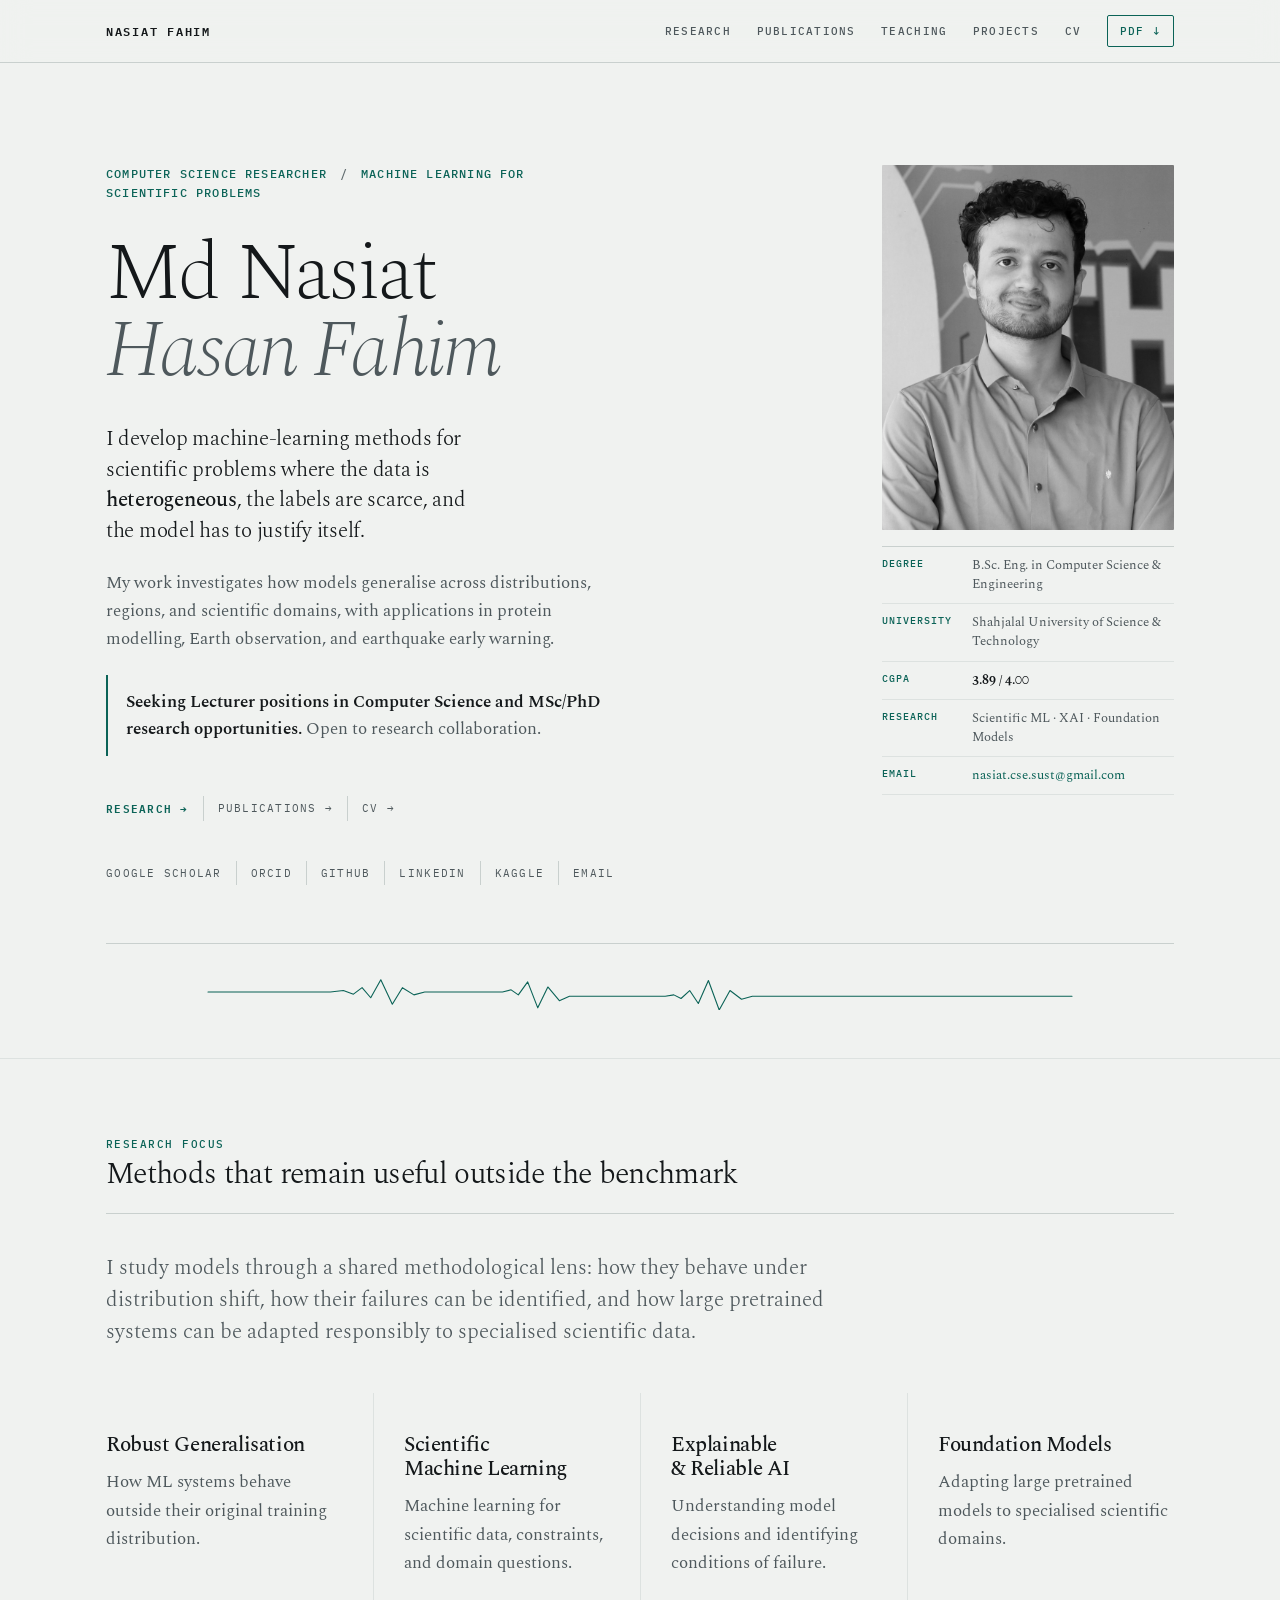
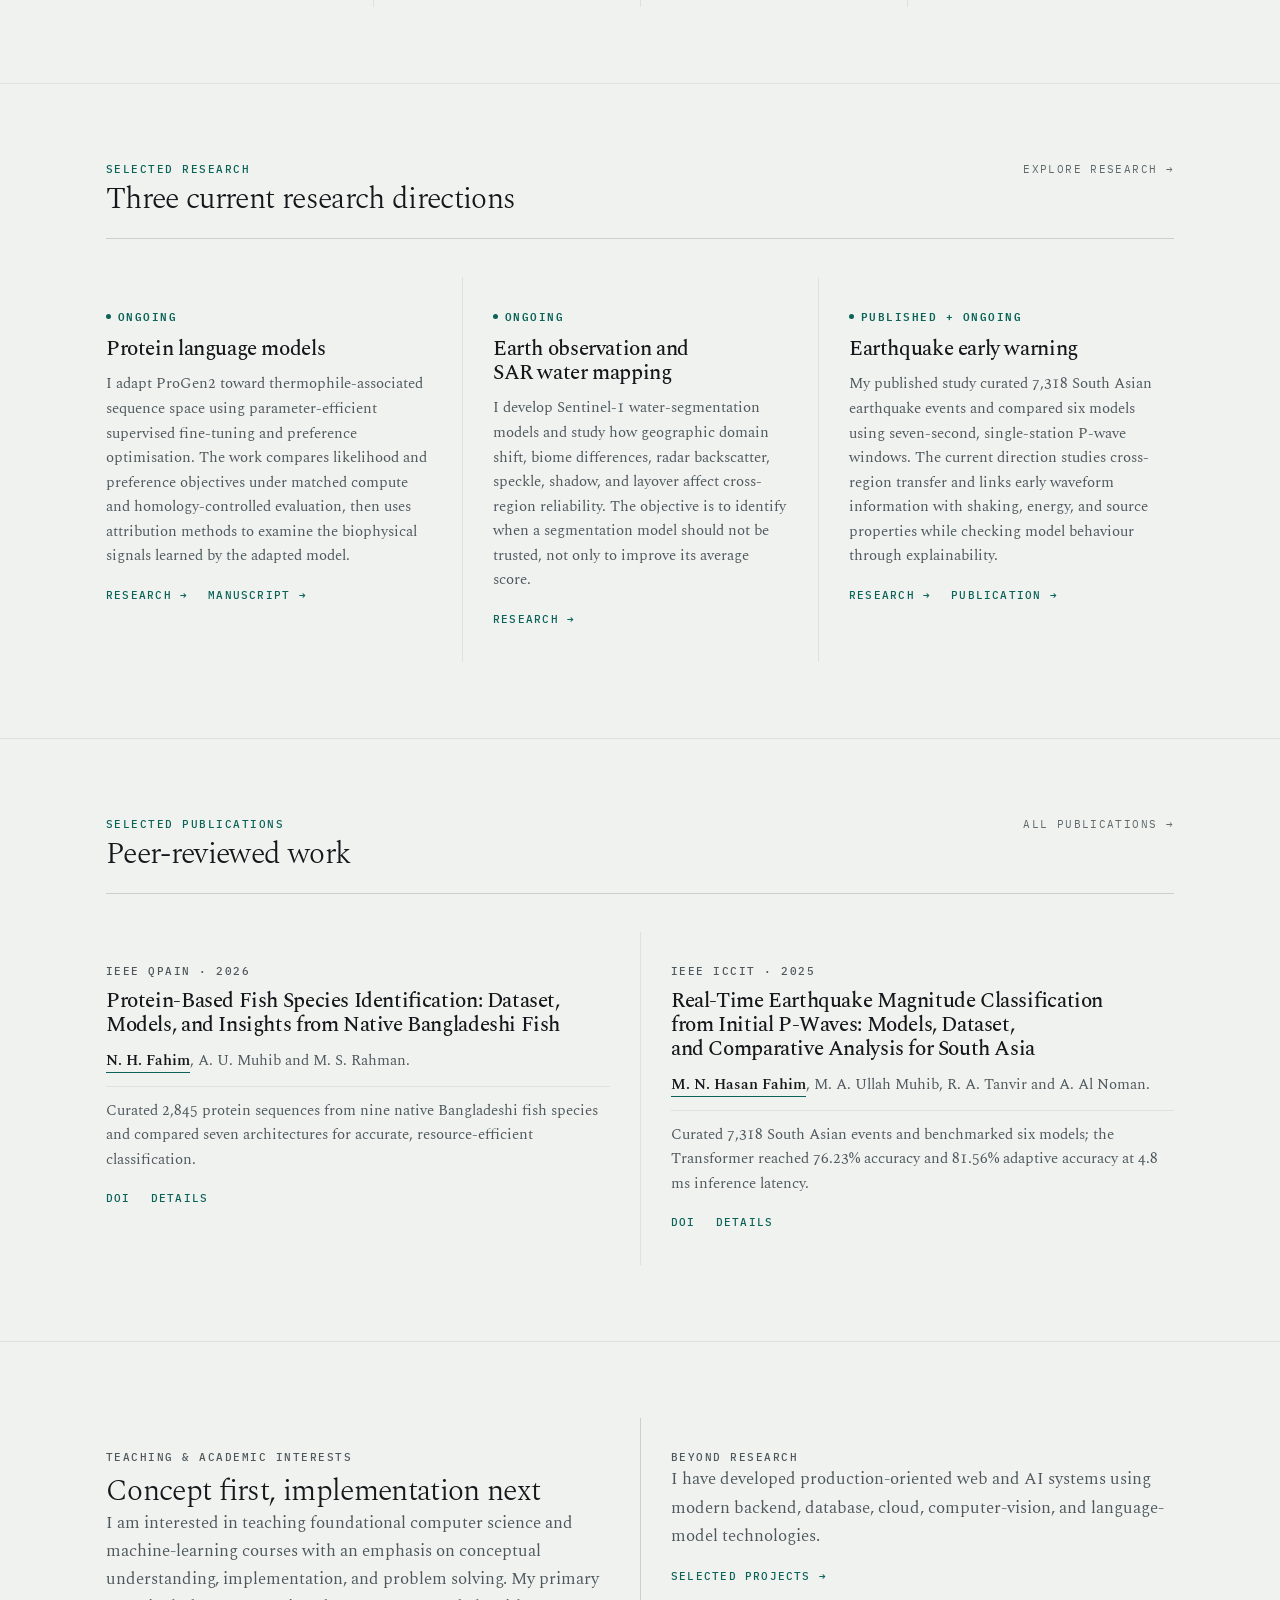
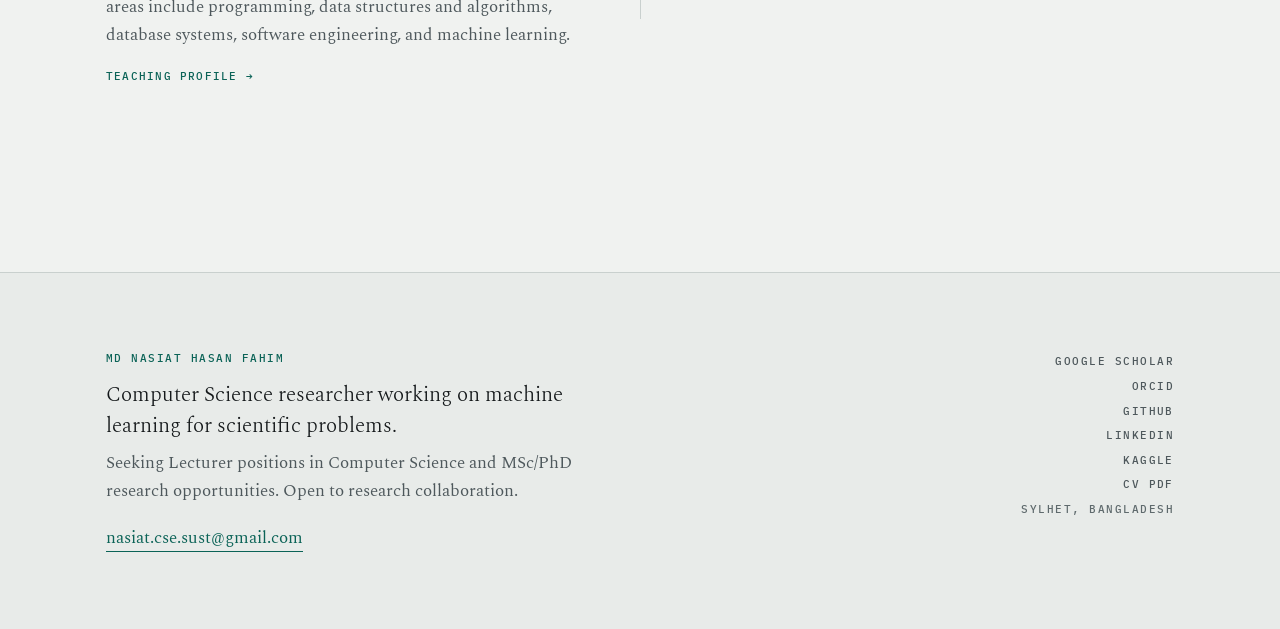
==== commit 971d4d0e: "some changes" ====
--- a/index.html
+++ b/index.html
@@ -6,14 +6,17 @@
 <title>Md Nasiat Hasan Fahim — Computer Science Researcher</title>
 <meta name="description" content="Md Nasiat Hasan Fahim is a computer science researcher working on robust and explainable machine learning for scientific problems, including protein modelling, Earth observation, and earthquake early warning.">
 <meta name="author" content="Md Nasiat Hasan Fahim">
-<meta name="keywords" content="Machine Learning, Scientific Machine Learning, Explainable AI, Robust Generalisation, Foundation Models, Remote Sensing, Protein Language Models, Earthquake Early Warning">
 <link rel="canonical" href="https://nasiatfahim.github.io/">
 <meta property="og:type" content="website">
 <meta property="og:title" content="Md Nasiat Hasan Fahim — Computer Science Researcher">
 <meta property="og:description" content="Robust and explainable machine learning for scientific problems.">
 <meta property="og:url" content="https://nasiatfahim.github.io/">
 <meta property="og:image" content="https://nasiatfahim.github.io/assets/og.png">
+<meta property="og:site_name" content="Md Nasiat Hasan Fahim">
 <meta name="twitter:card" content="summary_large_image">
+<meta name="twitter:title" content="Md Nasiat Hasan Fahim — Computer Science Researcher">
+<meta name="twitter:description" content="Robust and explainable machine learning for scientific problems.">
+<meta name="twitter:image" content="https://nasiatfahim.github.io/assets/og.png">
 <link rel="preconnect" href="https://fonts.googleapis.com">
 <link rel="preconnect" href="https://fonts.gstatic.com" crossorigin>
 <link href="https://fonts.googleapis.com/css2?family=IBM+Plex+Mono:wght@400;450;500;600&family=Spectral:ital,wght@0,200;0,300;0,400;0,500;0,600;1,300;1,400&display=swap" rel="stylesheet">
@@ -24,30 +27,70 @@
 <script type="application/ld+json">
 {
   "@context": "https://schema.org",
-  "@type": "Person",
-  "name": "Md Nasiat Hasan Fahim",
-  "url": "https://nasiatfahim.github.io/",
-  "image": "https://nasiatfahim.github.io/assets/portrait.jpg",
-  "jobTitle": "Computer Science Researcher",
-  "email": "mailto:nasiat.cse.sust@gmail.com",
-  "alumniOf": {
-    "@type": "CollegeOrUniversity",
-    "name": "Shahjalal University of Science and Technology"
-  },
-  "knowsAbout": [
-    "Machine Learning",
-    "Scientific Machine Learning",
-    "Explainable AI",
-    "Robust Generalisation",
-    "Foundation Models",
-    "Remote Sensing",
-    "Protein Language Models",
-    "Earthquake Early Warning"
-  ],
-  "sameAs": [
-    "https://github.com/nasiatfahim",
-    "https://www.linkedin.com/in/nasiat-fahim",
-    "https://www.kaggle.com/nasiatfahim"
+  "@graph": [
+    {
+      "@type": "WebSite",
+      "@id": "https://nasiatfahim.github.io/#website",
+      "url": "https://nasiatfahim.github.io/",
+      "name": "Md Nasiat Hasan Fahim",
+      "alternateName": [
+        "Nasiat Fahim",
+        "nasiatfahim.github.io"
+      ]
+    },
+    {
+      "@type": "ProfilePage",
+      "@id": "https://nasiatfahim.github.io/#profile",
+      "url": "https://nasiatfahim.github.io/",
+      "name": "Md Nasiat Hasan Fahim — Academic Profile",
+      "isPartOf": {
+        "@id": "https://nasiatfahim.github.io/#website"
+      },
+      "mainEntity": {
+        "@id": "https://nasiatfahim.github.io/#person"
+      }
+    },
+    {
+      "@type": "Person",
+      "@id": "https://nasiatfahim.github.io/#person",
+      "name": "Md Nasiat Hasan Fahim",
+      "alternateName": [
+        "Md. Nasiat Hasan Fahim",
+        "Nasiat Hasan Fahim",
+        "Nasiat Fahim"
+      ],
+      "url": "https://nasiatfahim.github.io/",
+      "image": "https://nasiatfahim.github.io/assets/portrait.jpg",
+      "email": "mailto:nasiat.cse.sust@gmail.com",
+      "jobTitle": "Computer Science Researcher",
+      "alumniOf": {
+        "@type": "CollegeOrUniversity",
+        "name": "Shahjalal University of Science and Technology",
+        "alternateName": "SUST"
+      },
+      "knowsAbout": [
+        "Machine Learning",
+        "Scientific Machine Learning",
+        "Explainable Artificial Intelligence",
+        "Robust Generalisation",
+        "Foundation Models",
+        "Remote Sensing",
+        "Protein Language Models",
+        "Earthquake Early Warning"
+      ],
+      "identifier": {
+        "@type": "PropertyValue",
+        "propertyID": "ORCID",
+        "value": "0009-0007-4259-212X"
+      },
+      "sameAs": [
+        "https://scholar.google.com/citations?user=66ZlI5MAAAAJ",
+        "https://orcid.org/0009-0007-4259-212X",
+        "https://github.com/nasiatfahim",
+        "https://www.linkedin.com/in/nasiat-fahim",
+        "https://www.kaggle.com/nasiatfahim"
+      ]
+    }
   ]
 }
 </script>
@@ -67,7 +110,7 @@
       <a href="teaching.html">Teaching</a>
       <a href="projects.html">Projects</a>
       <a href="cv.html">CV</a>
-      <a class="pdf desktop-pdf" href="assets/Md-Nasiat-Hasan-Fahim-CV.pdf" download>PDF&nbsp;&darr;</a>
+      <a class="pdf desktop-pdf" href="assets/Md-Nasiat-Hasan-Fahim-CV.pdf" download aria-label="Download Md Nasiat Hasan Fahim CV as PDF">PDF&nbsp;&darr;</a>
     </nav>
   </div>
 </header>
@@ -88,14 +131,16 @@
           <a href="cv.html">CV &rarr;</a>
         </div>
         <div class="links secondary-links" aria-label="External profiles and contact">
-          <a href="https://github.com/nasiatfahim">GitHub</a>
-          <a href="https://www.linkedin.com/in/nasiat-fahim">LinkedIn</a>
-          <a href="https://www.kaggle.com/nasiatfahim">Kaggle</a>
+          <a rel="me" href="https://scholar.google.com/citations?user=66ZlI5MAAAAJ">Google Scholar</a>
+          <a rel="me" href="https://orcid.org/0009-0007-4259-212X">ORCID</a>
+          <a rel="me" href="https://github.com/nasiatfahim">GitHub</a>
+          <a rel="me" href="https://www.linkedin.com/in/nasiat-fahim">LinkedIn</a>
+          <a rel="me" href="https://www.kaggle.com/nasiatfahim">Kaggle</a>
           <a href="mailto:nasiat.cse.sust@gmail.com">Email</a>
         </div>
       </div>
       <aside class="profile-panel" aria-label="Academic summary">
-        <img class="portrait" src="assets/portrait.jpg" alt="Portrait of Md Nasiat Hasan Fahim">
+        <img class="portrait" src="assets/portrait.jpg" alt="Portrait of Md Nasiat Hasan Fahim" width="800" height="1000" decoding="async" fetchpriority="high">
         <dl class="profile-facts">
           <div><dt>Degree</dt><dd>B.Sc. Eng. in Computer Science &amp; Engineering</dd></div>
           <div><dt>University</dt><dd>Shahjalal University of Science &amp; Technology</dd></div>
@@ -209,9 +254,11 @@
       <a href="mailto:nasiat.cse.sust@gmail.com">nasiat.cse.sust@gmail.com</a>
     </div>
     <div class="mono meta">
-      <a href="https://github.com/nasiatfahim">GitHub</a><br>
-      <a href="https://www.linkedin.com/in/nasiat-fahim">LinkedIn</a><br>
-      <a href="https://www.kaggle.com/nasiatfahim">Kaggle</a><br>
+      <a rel="me" href="https://scholar.google.com/citations?user=66ZlI5MAAAAJ">Google Scholar</a><br>
+      <a rel="me" href="https://orcid.org/0009-0007-4259-212X">ORCID</a><br>
+      <a rel="me" href="https://github.com/nasiatfahim">GitHub</a><br>
+      <a rel="me" href="https://www.linkedin.com/in/nasiat-fahim">LinkedIn</a><br>
+      <a rel="me" href="https://www.kaggle.com/nasiatfahim">Kaggle</a><br>
       <a href="assets/Md-Nasiat-Hasan-Fahim-CV.pdf" download>CV PDF</a><br>
       <span>Sylhet, Bangladesh</span>
     </div>
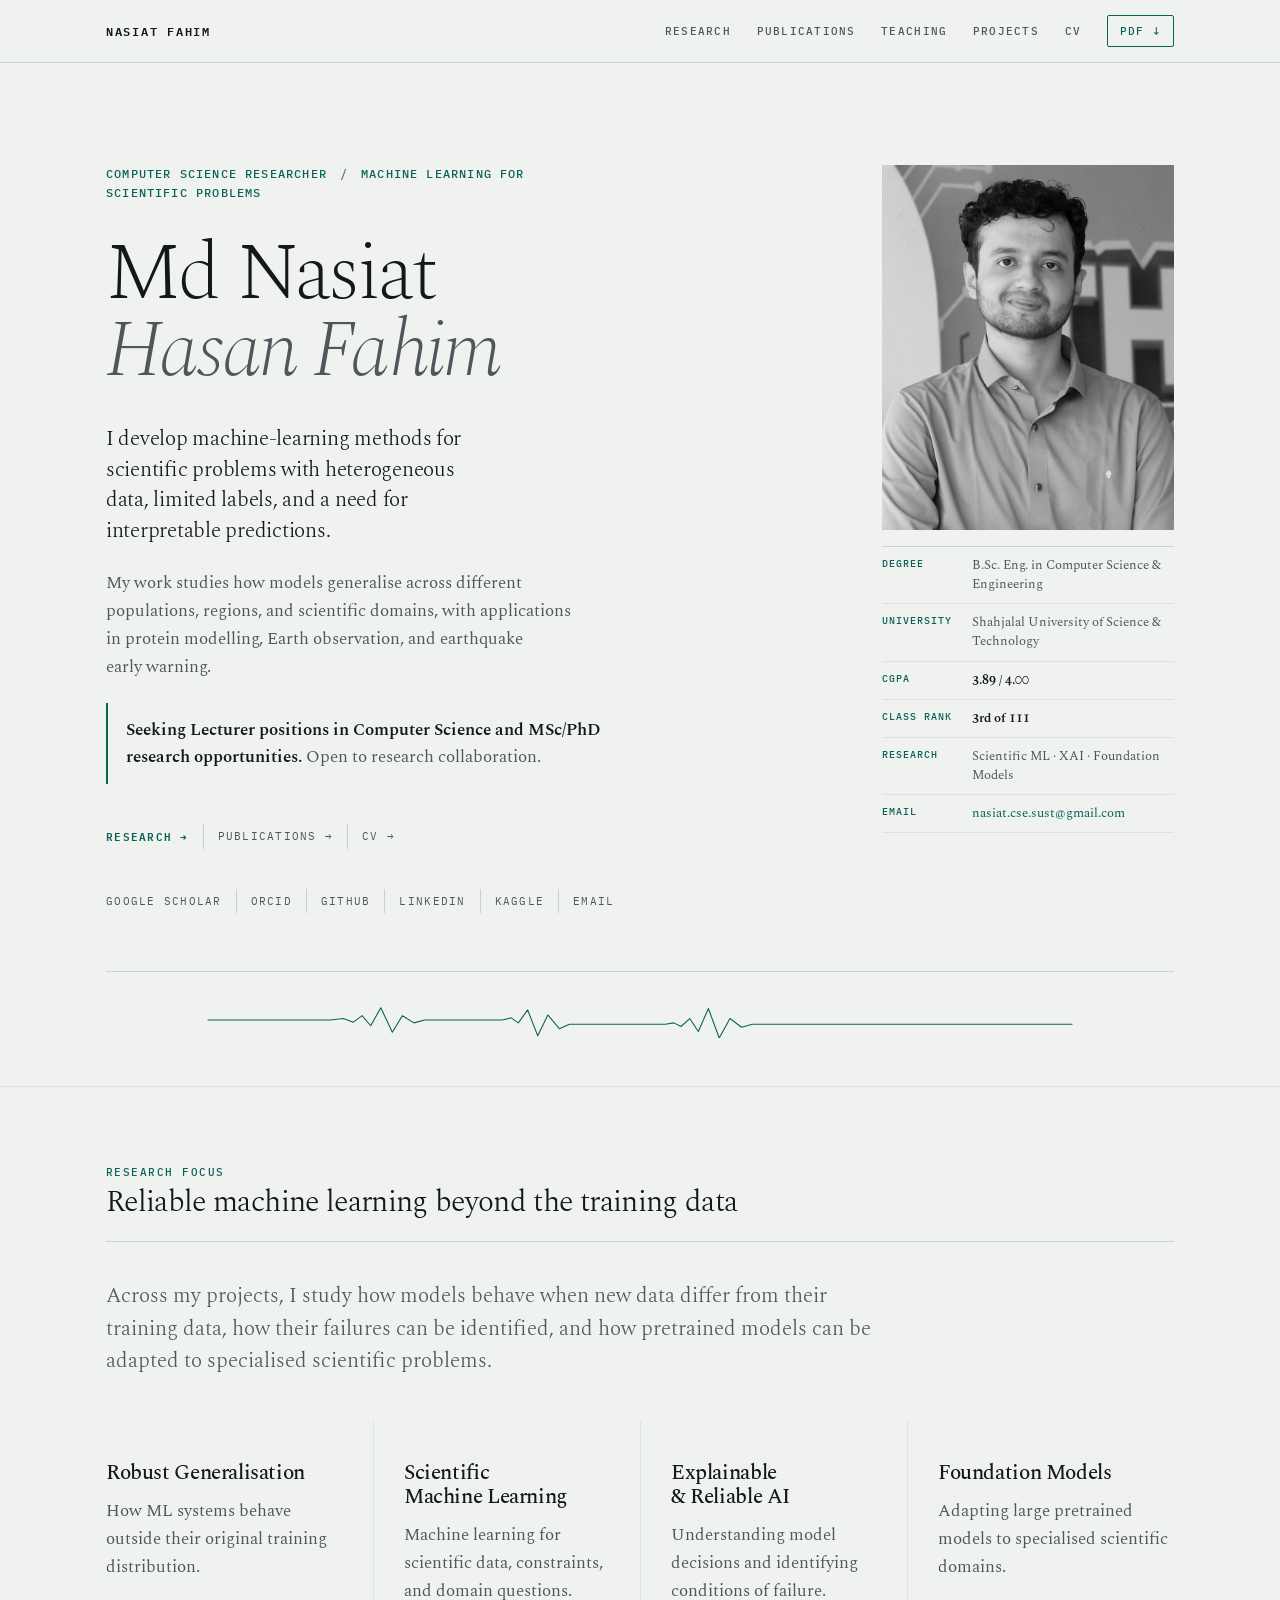
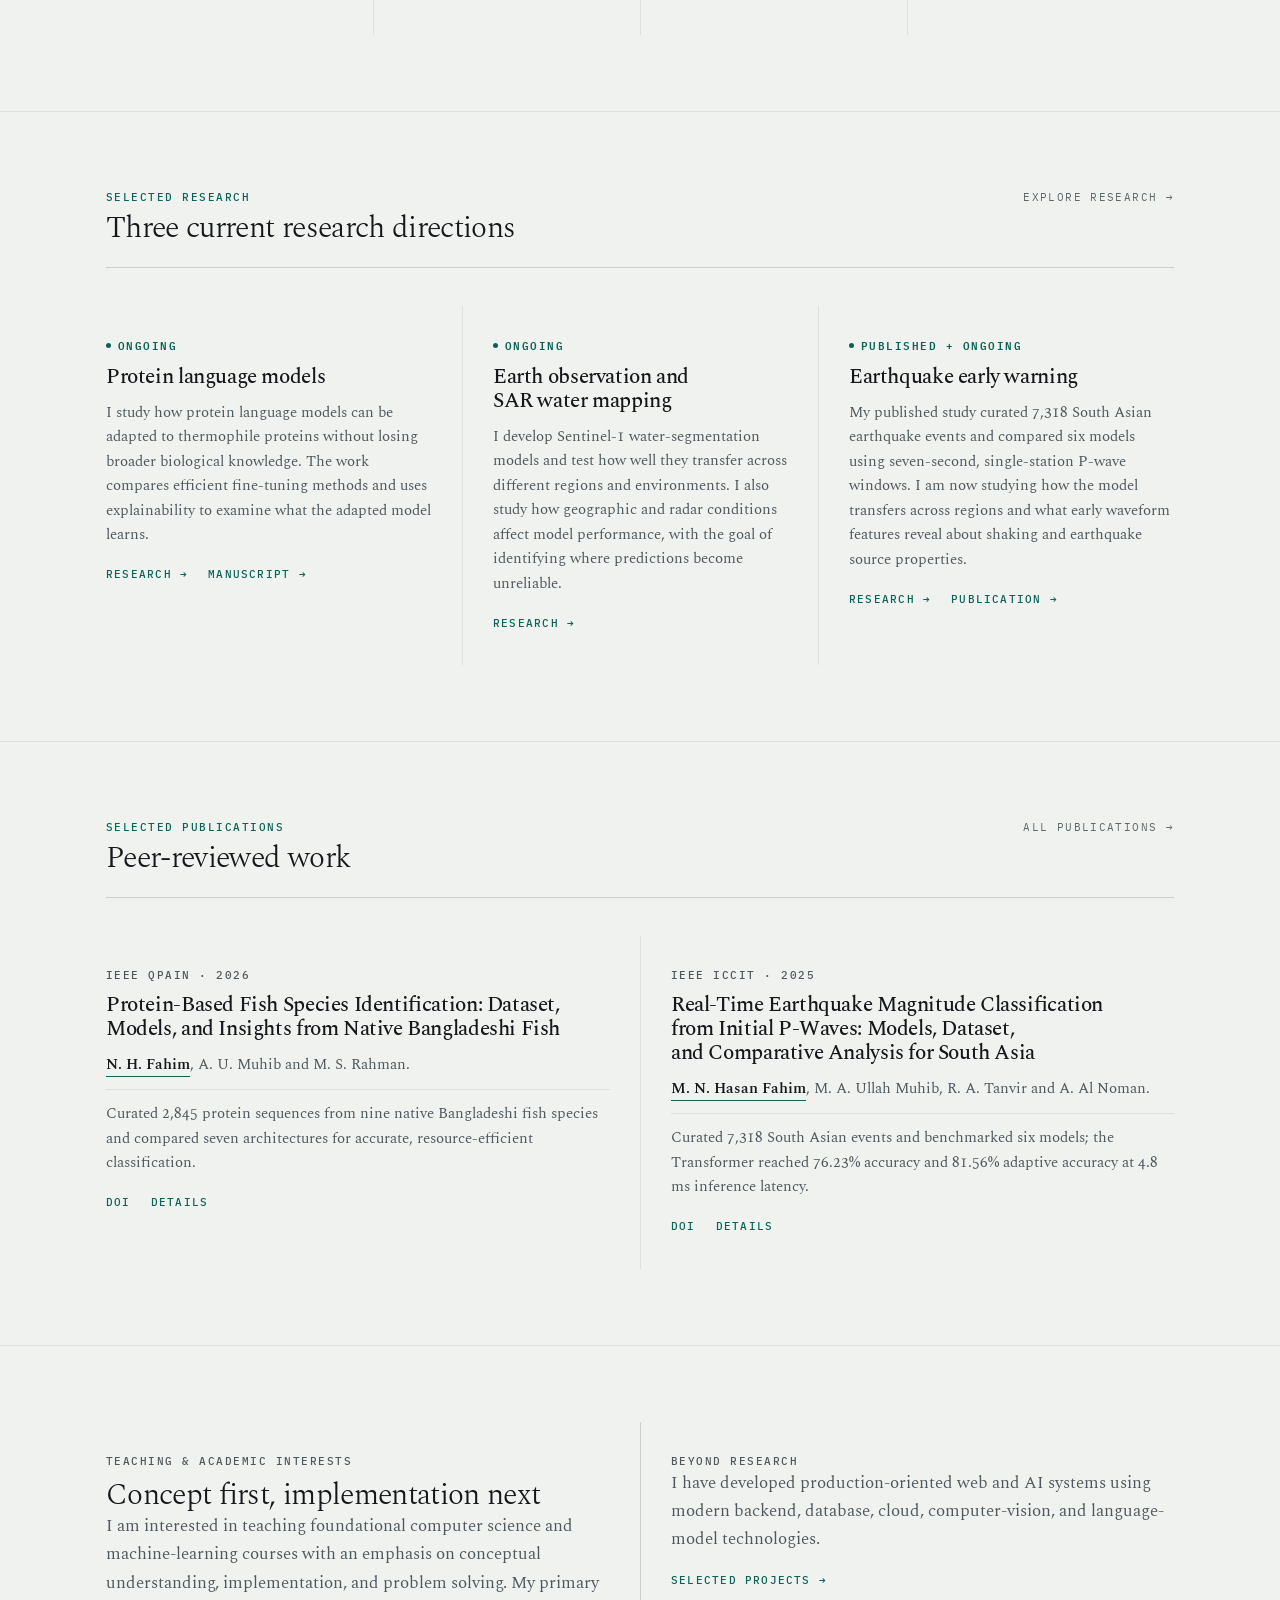
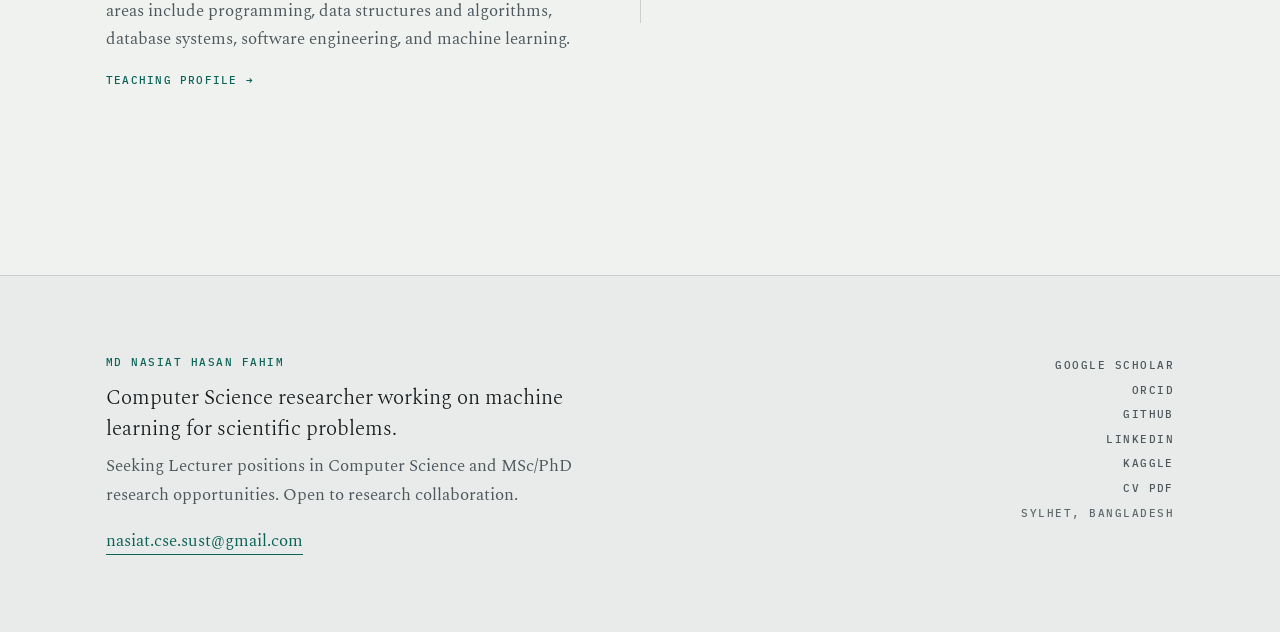
==== commit 7485ae26: "some changes" ====
--- a/index.html
+++ b/index.html
@@ -122,8 +122,8 @@
       <div>
         <p class="hero-role">Computer Science Researcher <span aria-hidden="true">/</span> Machine Learning for Scientific Problems</p>
         <h1>Md Nasiat<br><em>Hasan Fahim</em></h1>
-        <p class="lede">I develop machine-learning methods for scientific problems where the data is <b>heterogeneous</b>, the labels are scarce, and the model has to justify itself.</p>
-        <p class="standfirst">My work investigates how models generalise across distributions, regions, and scientific domains, with applications in protein modelling, Earth observation, and earthquake early warning.</p>
+        <p class="lede">I develop machine-learning methods for scientific problems with heterogeneous data, limited labels, and a need for interpretable predictions.</p>
+        <p class="standfirst">My work studies how models generalise across different populations, regions, and scientific domains, with applications in protein modelling, Earth observation, and earthquake early warning.</p>
         <p class="opportunity"><strong>Seeking Lecturer positions in Computer Science and MSc/PhD research opportunities.</strong> Open to research collaboration.</p>
         <div class="links primary-links">
           <a class="key" href="research.html">Research &rarr;</a>
@@ -145,6 +145,7 @@
           <div><dt>Degree</dt><dd>B.Sc. Eng. in Computer Science &amp; Engineering</dd></div>
           <div><dt>University</dt><dd>Shahjalal University of Science &amp; Technology</dd></div>
           <div><dt>CGPA</dt><dd><strong>3.89 / 4.00</strong></dd></div>
+          <div><dt>Class Rank</dt><dd><strong>3rd of 111</strong></dd></div>
           <div><dt>Research</dt><dd>Scientific ML &middot; XAI &middot; Foundation Models</dd></div>
           <div><dt>Email</dt><dd><a href="mailto:nasiat.cse.sust@gmail.com">nasiat.cse.sust@gmail.com</a></dd></div>
         </dl>
@@ -162,9 +163,9 @@
 <section class="section home-section">
   <div class="wrap">
     <div class="section-head">
-      <div><p class="mono">Research focus</p><h2 class="h2">Methods that remain useful outside the benchmark</h2></div>
-    </div>
-    <p class="section-intro">I study models through a shared methodological lens: how they behave under distribution shift, how their failures can be identified, and how large pretrained systems can be adapted responsibly to specialised scientific data.</p>
+      <div><p class="mono">Research focus</p><h2 class="h2">Reliable machine learning beyond the training data</h2></div>
+    </div>
+    <p class="section-intro">Across my projects, I study how models behave when new data differ from their training data, how their failures can be identified, and how pretrained models can be adapted to specialised scientific problems.</p>
     <div class="focus-grid">
       <div><h3>Robust Generalisation</h3><p>How ML systems behave outside their original training distribution.</p></div>
       <div><h3>Scientific Machine Learning</h3><p>Machine learning for scientific data, constraints, and domain questions.</p></div>
@@ -184,19 +185,19 @@
       <article>
         <p class="mono status">Ongoing</p>
         <h3><a href="research.html#plm">Protein language models</a></h3>
-        <p>I adapt ProGen2 toward thermophile-associated sequence space using parameter-efficient supervised fine-tuning and preference optimisation. The work compares likelihood and preference objectives under matched compute and homology-controlled evaluation, then uses attribution methods to examine the biophysical signals learned by the adapted model.</p>
+        <p>I study how protein language models can be adapted to thermophile proteins without losing broader biological knowledge. The work compares efficient fine-tuning methods and uses explainability to examine what the adapted model learns.</p>
         <div class="actions"><a href="research.html#plm">Research &rarr;</a><a href="publications.html#progen">Manuscript &rarr;</a></div>
       </article>
       <article>
         <p class="mono status">Ongoing</p>
         <h3><a href="research.html#sar">Earth observation and SAR water mapping</a></h3>
-        <p>I develop Sentinel-1 water-segmentation models and study how geographic domain shift, biome differences, radar backscatter, speckle, shadow, and layover affect cross-region reliability. The objective is to identify when a segmentation model should not be trusted, not only to improve its average score.</p>
+        <p>I develop Sentinel-1 water-segmentation models and test how well they transfer across different regions and environments. I also study how geographic and radar conditions affect model performance, with the goal of identifying where predictions become unreliable.</p>
         <div class="actions"><a href="research.html#sar">Research &rarr;</a></div>
       </article>
       <article>
         <p class="mono status">Published + ongoing</p>
         <h3><a href="research.html#eew">Earthquake early warning</a></h3>
-        <p>My published study curated 7,318 South Asian earthquake events and compared six models using seven-second, single-station P-wave windows. The current direction studies cross-region transfer and links early waveform information with shaking, energy, and source properties while checking model behaviour through explainability.</p>
+        <p>My published study curated 7,318 South Asian earthquake events and compared six models using seven-second, single-station P-wave windows. I am now studying how the model transfers across regions and what early waveform features reveal about shaking and earthquake source properties.</p>
         <div class="actions"><a href="research.html#eew">Research &rarr;</a><a href="https://doi.org/10.1109/ICCIT68739.2025.11489542">Publication &rarr;</a></div>
       </article>
     </div>
